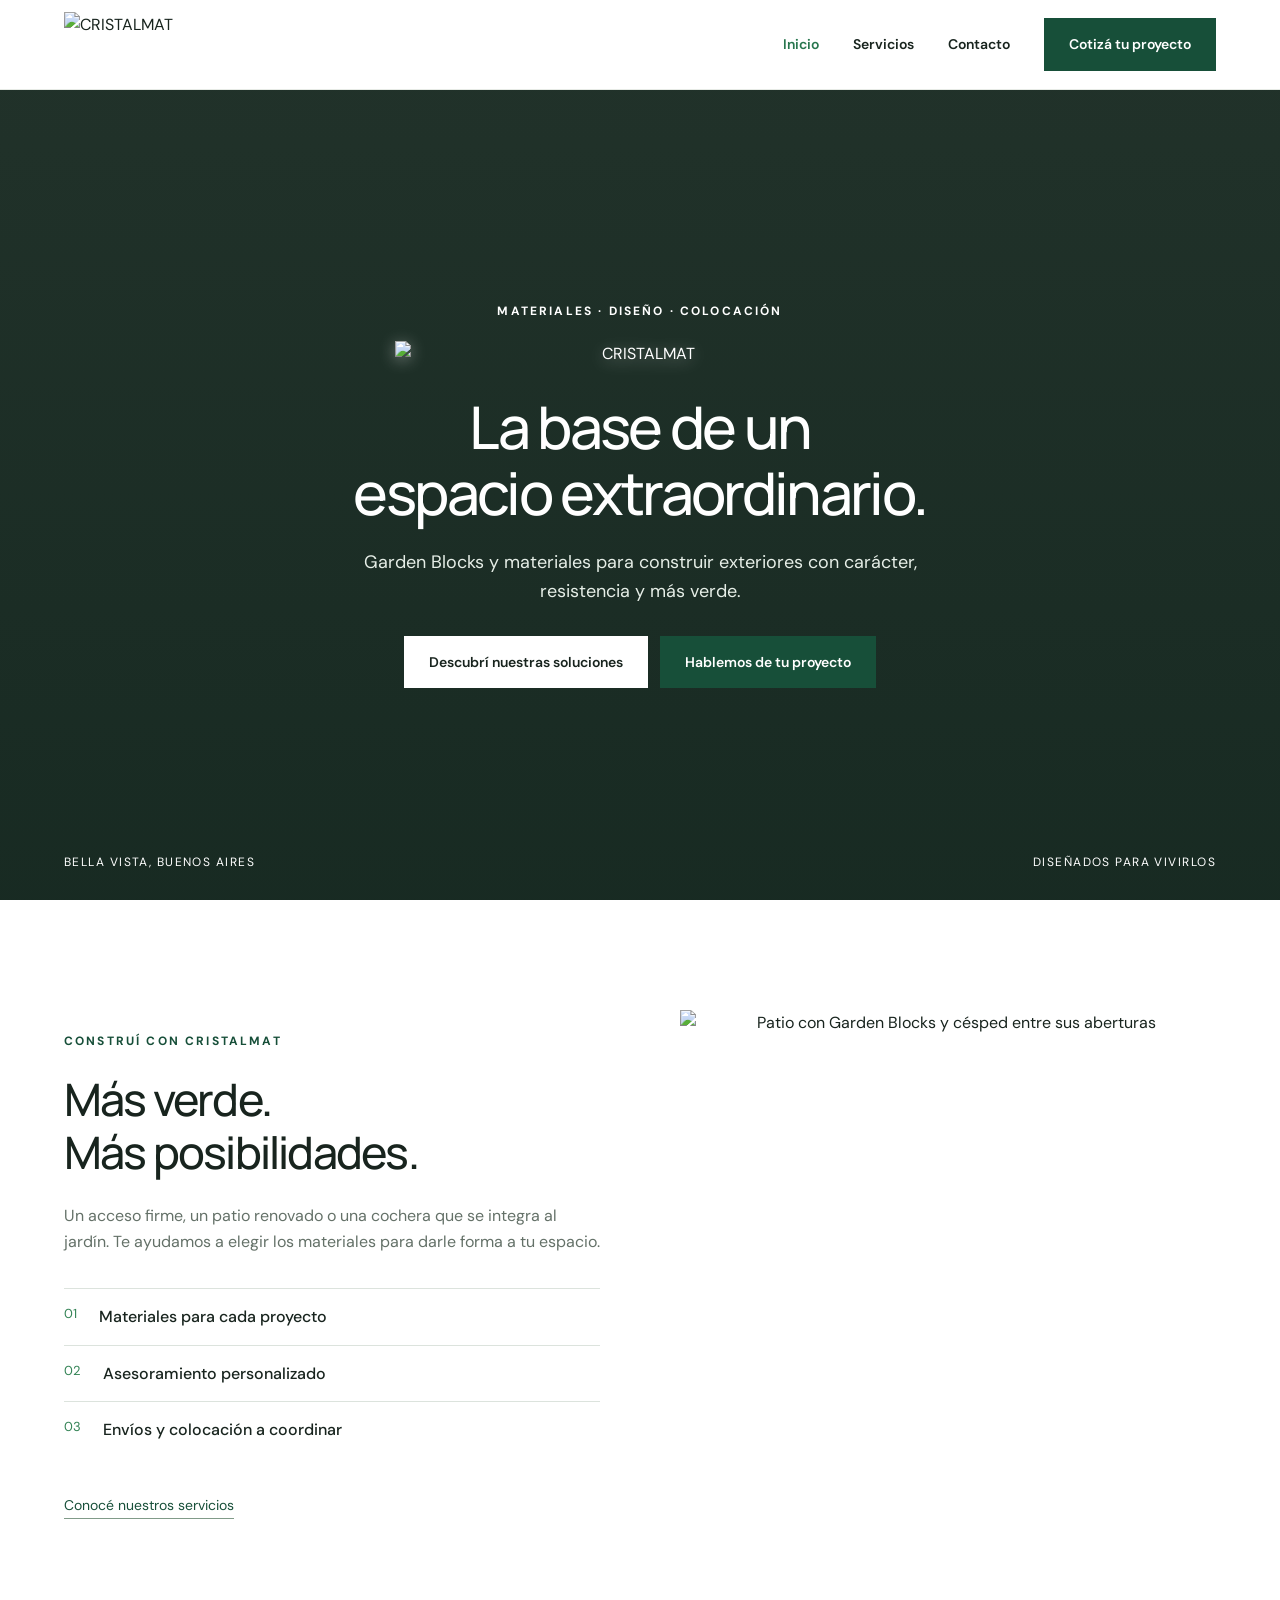
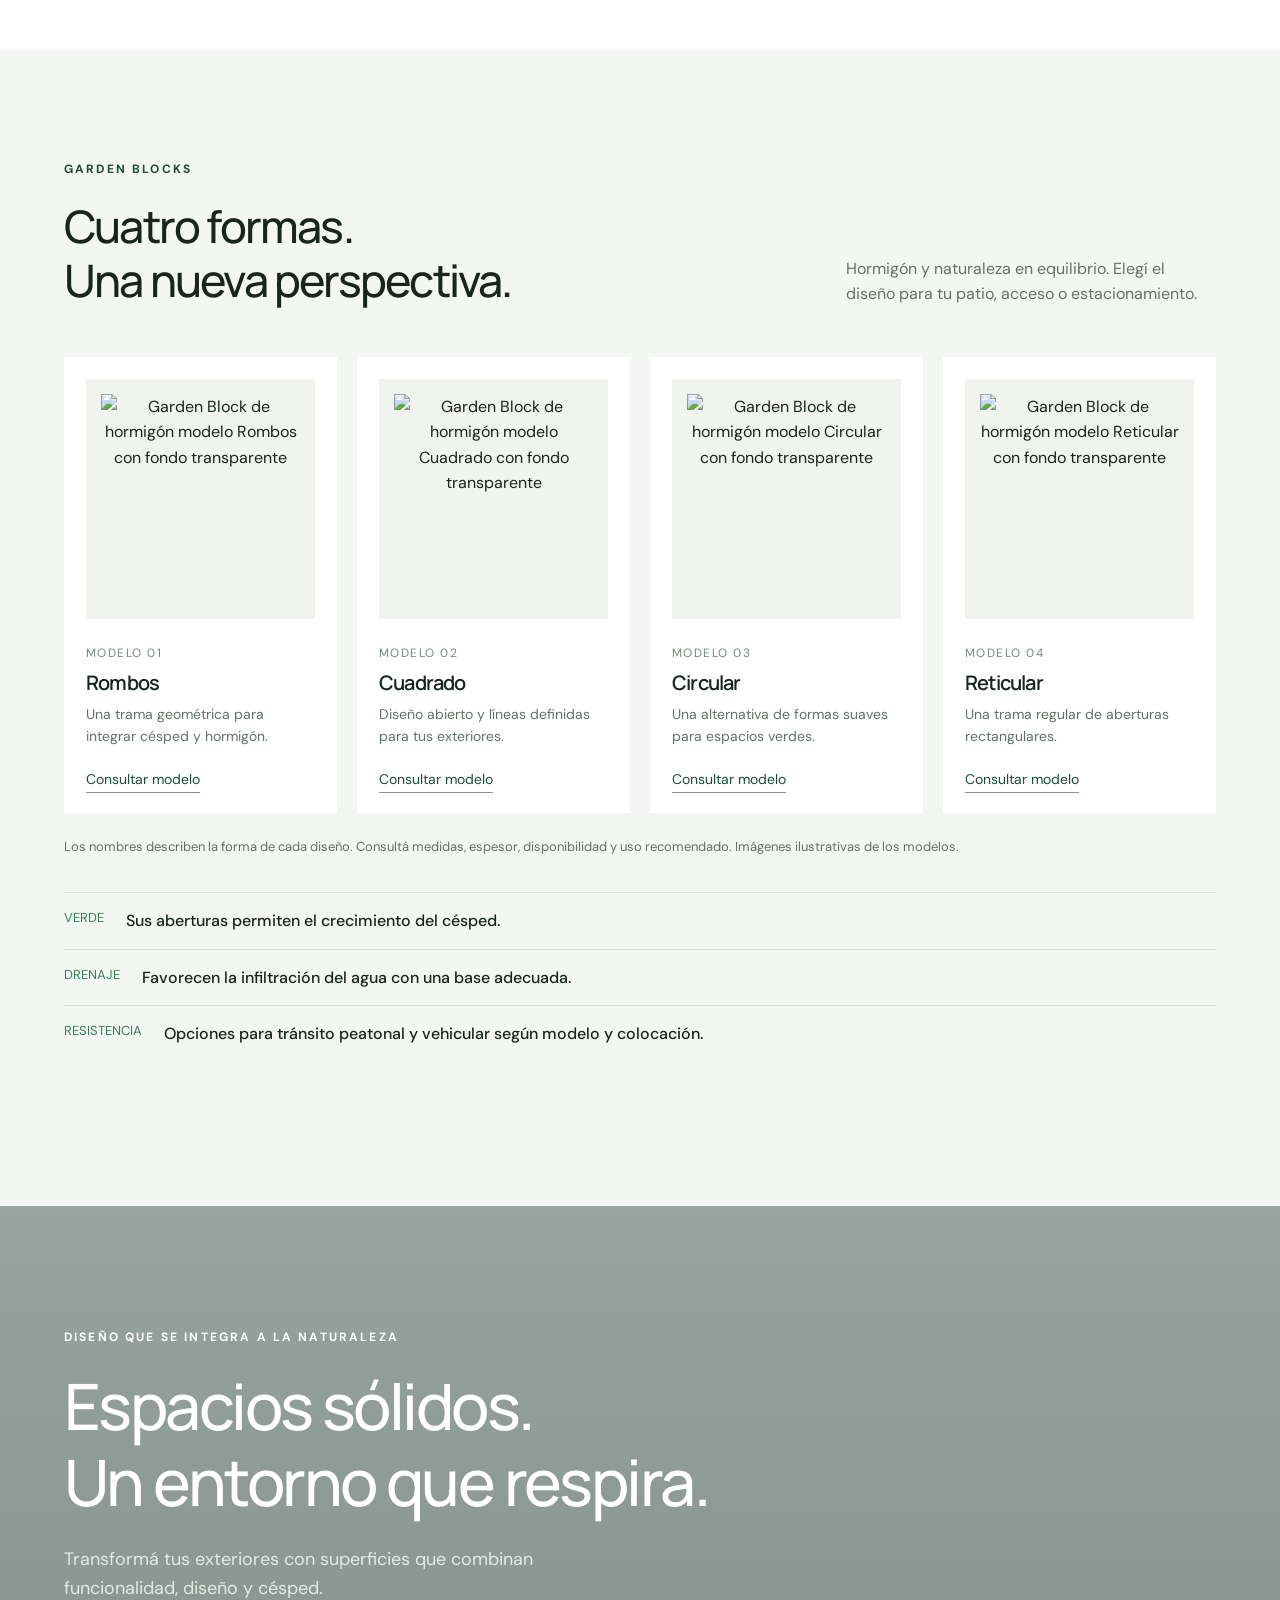
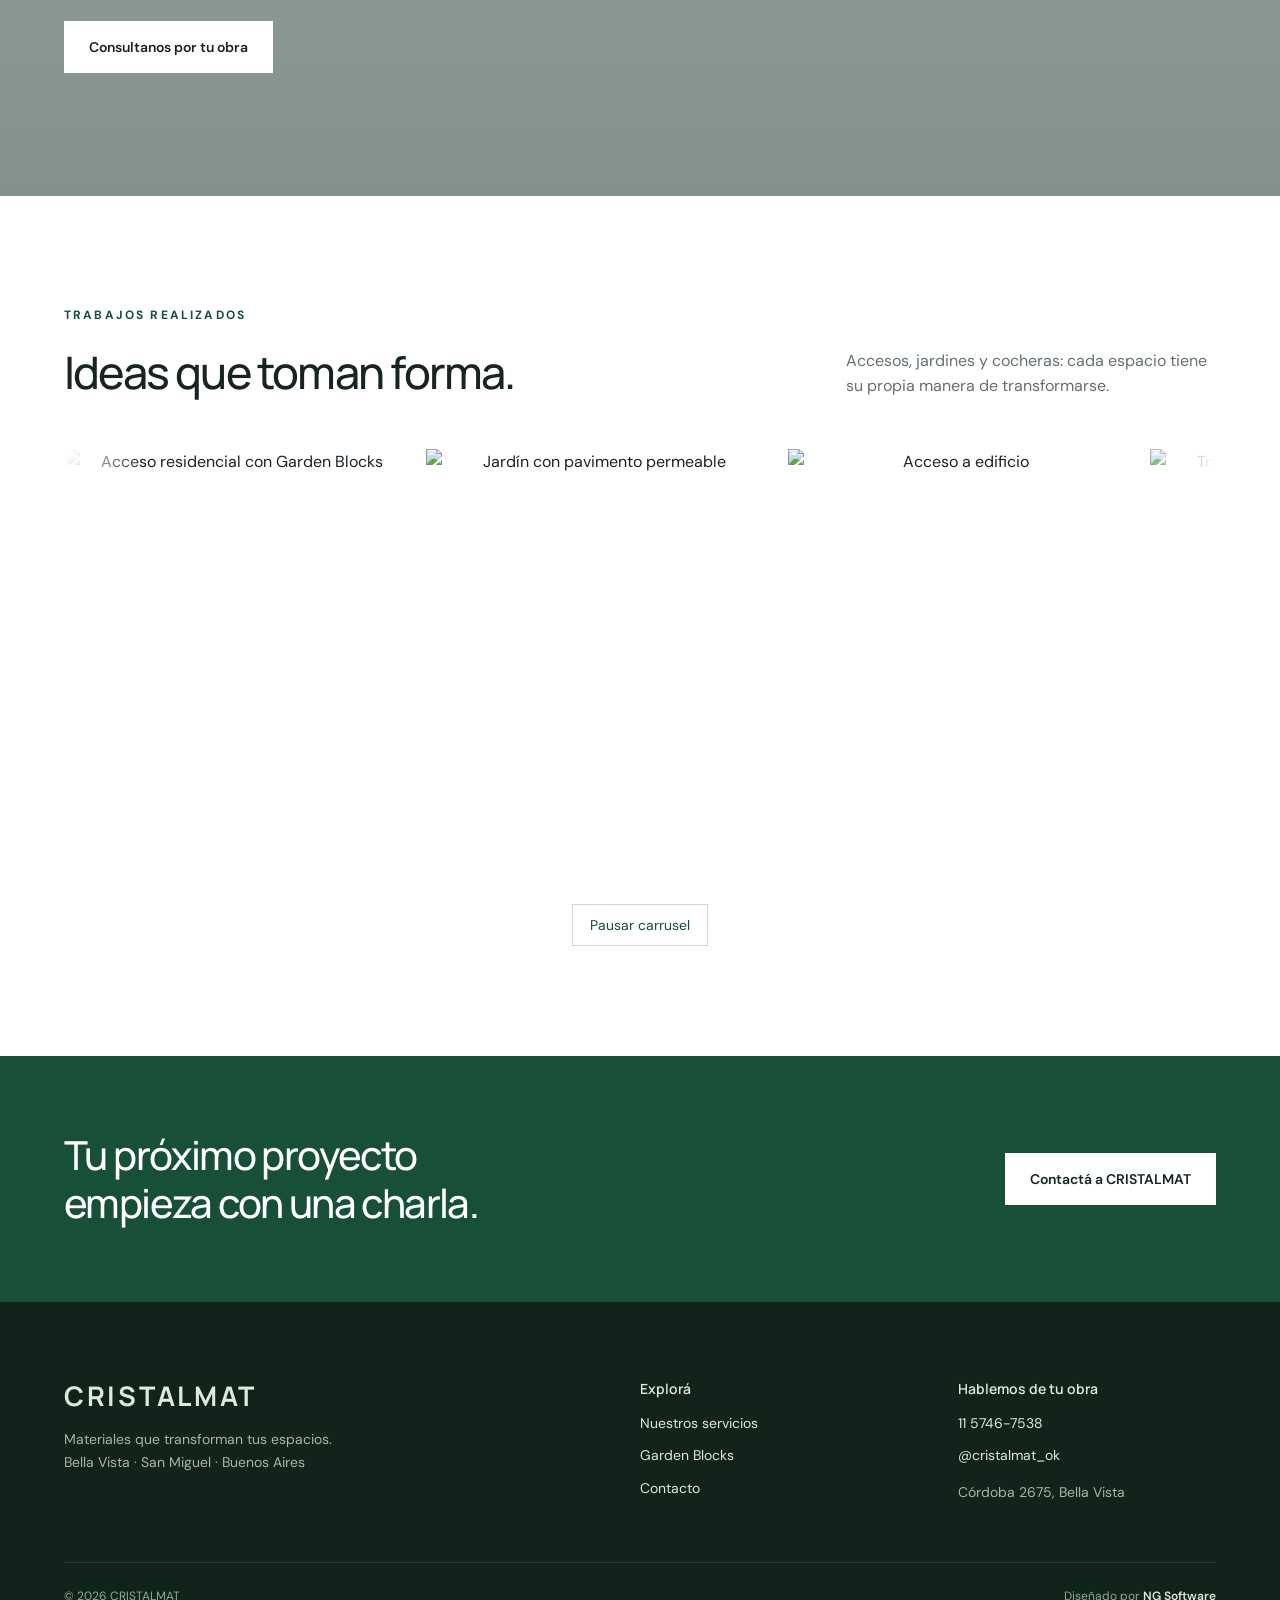
==== index.html @ 0c8908ed "Add files via upload" ====
<!DOCTYPE html><html lang="es-AR"><head><meta charset="UTF-8"><meta name="viewport" content="width=device-width, initial-scale=1"><title>Materiales para transformar tus espacios | CRISTALMAT</title><meta name="description" content="Garden Blocks, adoquines, premoldeados atérmicos y Wall Panel. Asesoramiento, envíos y colocación en Bella Vista, San Miguel."><meta name="theme-color" content="#174f39"><link rel="stylesheet" href="styles.css"><script src="app.js" defer></script></head><body><header><a class="brand" href="index.html" aria-label="CRISTALMAT, inicio"><img src="assets/logo.png" alt="CRISTALMAT"></a><button class="menu-toggle" aria-expanded="false" aria-controls="menu">Menú</button><nav id="menu" aria-label="Principal"><a href="index.html">Inicio</a><a href="servicios.html">Servicios</a><a href="contacto.html">Contacto</a><a class="btn" href="https://wa.me/5491157467538" target="_blank" rel="noopener">Cotizá tu proyecto</a></nav></header><main><section class="hero"><div class="hero-bg"></div><div class="hero-inner"><div class="eyebrow">Materiales · Diseño · Colocación</div><img class="hero-logo" src="assets/logo.png" alt="CRISTALMAT"><h1>La base de un<br>espacio extraordinario.</h1><p>Garden Blocks y materiales para construir exteriores con carácter, resistencia y más verde.</p><div class="actions"><a class="btn light" href="servicios.html">Descubrí nuestras soluciones</a><a class="btn" href="contacto.html">Hablemos de tu proyecto</a></div></div><div class="hero-foot"><span>Bella Vista, Buenos Aires</span><span>Diseñados para vivirlos</span></div></section><section class="section"><div class="wrap split"><div><div class="eyebrow">Construí con CRISTALMAT</div><h2>Más verde.<br>Más posibilidades.</h2><p>Un acceso firme, un patio renovado o una cochera que se integra al jardín. Te ayudamos a elegir los materiales para darle forma a tu espacio.</p><div class="line-list"><div><span>01</span><strong>Materiales para cada proyecto</strong></div><div><span>02</span><strong>Asesoramiento personalizado</strong></div><div><span>03</span><strong>Envíos y colocación a coordinar</strong></div></div><a class="text-link" href="servicios.html">Conocé nuestros servicios</a></div><img class="intro-photo" src="assets/jardin.png" alt="Patio con Garden Blocks y césped entre sus aberturas" loading="lazy"></div></section><section class="section catalog" id="productos"><div class="wrap"><div class="heading-row"><div><div class="eyebrow">Garden Blocks</div><h2>Cuatro formas.<br>Una nueva perspectiva.</h2></div><p>Hormigón y naturaleza en equilibrio. Elegí el diseño para tu patio, acceso o estacionamiento.</p></div><div class="product-grid"><article class="product"><div class="product-image"><img src="assets/bloque-rombos.png" alt="Garden Block de hormigón modelo Rombos con fondo transparente" loading="lazy"></div><div class="num">MODELO 01</div><h3>Rombos</h3><p>Una trama geométrica para integrar césped y hormigón.</p><a class="text-link" href="https://wa.me/5491157467538?text=Hola%2C%20quiero%20consultar%20por%20Garden%20Blocks%20dise%C3%B1o%20Rombos" target="_blank" rel="noopener">Consultar modelo</a></article><article class="product"><div class="product-image"><img src="assets/bloque-cuadrado.png" alt="Garden Block de hormigón modelo Cuadrado con fondo transparente" loading="lazy"></div><div class="num">MODELO 02</div><h3>Cuadrado</h3><p>Diseño abierto y líneas definidas para tus exteriores.</p><a class="text-link" href="https://wa.me/5491157467538?text=Hola%2C%20quiero%20consultar%20por%20Garden%20Blocks%20dise%C3%B1o%20Cuadrado" target="_blank" rel="noopener">Consultar modelo</a></article><article class="product"><div class="product-image"><img src="assets/bloque-circular.png" alt="Garden Block de hormigón modelo Circular con fondo transparente" loading="lazy"></div><div class="num">MODELO 03</div><h3>Circular</h3><p>Una alternativa de formas suaves para espacios verdes.</p><a class="text-link" href="https://wa.me/5491157467538?text=Hola%2C%20quiero%20consultar%20por%20Garden%20Blocks%20dise%C3%B1o%20Circular" target="_blank" rel="noopener">Consultar modelo</a></article><article class="product"><div class="product-image"><img src="assets/bloque-reticular.png" alt="Garden Block de hormigón modelo Reticular con fondo transparente" loading="lazy"></div><div class="num">MODELO 04</div><h3>Reticular</h3><p>Una trama regular de aberturas rectangulares.</p><a class="text-link" href="https://wa.me/5491157467538?text=Hola%2C%20quiero%20consultar%20por%20Garden%20Blocks%20dise%C3%B1o%20Reticular" target="_blank" rel="noopener">Consultar modelo</a></article></div><p class="note">Los nombres describen la forma de cada diseño. Consultá medidas, espesor, disponibilidad y uso recomendado. Imágenes ilustrativas de los modelos.</p><div class="line-list"><div><span>VERDE</span><strong>Sus aberturas permiten el crecimiento del césped.</strong></div><div><span>DRENAJE</span><strong>Favorecen la infiltración del agua con una base adecuada.</strong></div><div><span>RESISTENCIA</span><strong>Opciones para tránsito peatonal y vehicular según modelo y colocación.</strong></div></div></div></section><section class="parallax"><div class="wrap"><div class="eyebrow">Diseño que se integra a la naturaleza</div><h2>Espacios sólidos.<br>Un entorno que respira.</h2><p>Transformá tus exteriores con superficies que combinan funcionalidad, diseño y césped.</p><a class="btn light" href="contacto.html">Consultanos por tu obra</a></div></section><section class="section"><div class="wrap"><div class="heading-row"><div><div class="eyebrow">Trabajos realizados</div><h2>Ideas que toman forma.</h2></div><p>Accesos, jardines y cocheras: cada espacio tiene su propia manera de transformarse.</p></div><div class="carousel-shell"><div class="carousel" aria-label="Galería de trabajos"><div class="carousel-track"><div class="carousel-group"><figure><img src="assets/casa.png" alt="Acceso residencial con Garden Blocks" loading="lazy"></figure><figure><img src="assets/jardin.png" alt="Jardín con pavimento permeable" loading="lazy"></figure><figure><img src="assets/edificio.png" alt="Acceso a edificio" loading="lazy"></figure><figure><img src="assets/trabajo-17.png" alt="Trabajo y proceso de colocación de CRISTALMAT" loading="lazy"></figure><figure><img src="assets/trabajo-18.png" alt="Trabajo y proceso de colocación de CRISTALMAT" loading="lazy"></figure><figure><img src="assets/trabajo-19.png" alt="Trabajo y proceso de colocación de CRISTALMAT" loading="lazy"></figure><figure><img src="assets/trabajo-20.png" alt="Trabajo y proceso de colocación de CRISTALMAT" loading="lazy"></figure><figure><img src="assets/trabajo-21.png" alt="Trabajo y proceso de colocación de CRISTALMAT" loading="lazy"></figure><figure><img src="assets/trabajo-22.png" alt="Trabajo y proceso de colocación de CRISTALMAT" loading="lazy"></figure><figure><img src="assets/trabajo-23.png" alt="Trabajo y proceso de colocación de CRISTALMAT" loading="lazy"></figure><figure><img src="assets/trabajo-24.png" alt="Trabajo y proceso de colocación de CRISTALMAT" loading="lazy"></figure><figure><img src="assets/trabajo-25.png" alt="Trabajo y proceso de colocación de CRISTALMAT" loading="lazy"></figure><figure><img src="assets/trabajo-26.png" alt="Trabajo y proceso de colocación de CRISTALMAT" loading="lazy"></figure><figure><img src="assets/trabajo-27.png" alt="Trabajo y proceso de colocación de CRISTALMAT" loading="lazy"></figure><figure><img src="assets/trabajo-28.png" alt="Trabajo y proceso de colocación de CRISTALMAT" loading="lazy"></figure></div><div class="carousel-group" aria-hidden="true"><figure><img src="assets/casa.png" alt="" loading="lazy"></figure><figure><img src="assets/jardin.png" alt="" loading="lazy"></figure><figure><img src="assets/edificio.png" alt="" loading="lazy"></figure><figure><img src="assets/trabajo-17.png" alt="" loading="lazy"></figure><figure><img src="assets/trabajo-18.png" alt="" loading="lazy"></figure><figure><img src="assets/trabajo-19.png" alt="" loading="lazy"></figure><figure><img src="assets/trabajo-20.png" alt="" loading="lazy"></figure><figure><img src="assets/trabajo-21.png" alt="" loading="lazy"></figure><figure><img src="assets/trabajo-22.png" alt="" loading="lazy"></figure><figure><img src="assets/trabajo-23.png" alt="" loading="lazy"></figure><figure><img src="assets/trabajo-24.png" alt="" loading="lazy"></figure><figure><img src="assets/trabajo-25.png" alt="" loading="lazy"></figure><figure><img src="assets/trabajo-26.png" alt="" loading="lazy"></figure><figure><img src="assets/trabajo-27.png" alt="" loading="lazy"></figure><figure><img src="assets/trabajo-28.png" alt="" loading="lazy"></figure></div></div></div><button class="carousel-toggle" type="button" aria-pressed="false">Pausar carrusel</button></div></div></section><section class="cta"><div class="wrap"><h2>Tu próximo proyecto<br>empieza con una charla.</h2><a class="btn light" href="contacto.html">Contactá a CRISTALMAT</a></div></section></main><footer><div class="wrap"><div class="footer-grid"><div><a class="footer-brand" href="index.html">CRISTALMAT</a><p>Materiales que transforman tus espacios.<br>Bella Vista · San Miguel · Buenos Aires</p></div><div><h3>Explorá</h3><a href="servicios.html">Nuestros servicios</a><a href="index.html#productos">Garden Blocks</a><a href="contacto.html">Contacto</a></div><div><h3>Hablemos de tu obra</h3><a href="https://wa.me/5491157467538">11 5746-7538</a><a href="https://www.instagram.com/cristalmat_ok/" target="_blank" rel="noopener">@cristalmat_ok</a><p>Córdoba 2675, Bella Vista</p></div></div><div class="copyright"><span>© 2026 CRISTALMAT</span><span>Diseñado por <strong>NG Software</strong></span></div></div></footer></body></html>
---- styles.css ----
@import url('https://fonts.googleapis.com/css2?family=DM+Sans:wght@400;500;600;700&family=Manrope:wght@400;500;600;700;800&display=swap');
:root{--green:#174f39;--ink:#18241e;--muted:#647168;--paper:#f4f6f3}*{box-sizing:border-box}html{scroll-behavior:smooth}body{margin:0;color:var(--ink);background:white;font-family:'DM Sans',sans-serif;font-size:16px;line-height:1.6}a{color:inherit;text-decoration:none}button,input,select,textarea{font:inherit}img{max-width:100%;display:block}header{height:90px;display:flex;align-items:center;justify-content:space-between;padding:0 5%;background:white;position:relative;z-index:10;border-bottom:1px solid #e6eae5}.brand{width:160px}.brand img{height:65px;width:100%;object-fit:contain}nav{display:flex;gap:34px;align-items:center}nav a{font-size:14px;font-weight:600}nav a.active{color:#28764e}.btn{display:inline-flex;align-items:center;justify-content:center;padding:14px 24px;background:var(--green);color:white;font-size:14px;font-weight:600;border:1px solid var(--green);cursor:pointer;transition:.2s}.btn:hover{background:#2e7751}.btn.light{background:white;color:var(--ink);border-color:white}.btn.outline{background:transparent;border-color:#ccd4ce;color:var(--ink)}.hero{height:calc(100svh - 90px);min-height:650px;max-height:960px;position:relative;display:flex;align-items:center;justify-content:center;text-align:center;overflow:hidden;background:#25352d}.hero-bg{position:absolute;inset:0;background:url('assets/casa.png') center 57%/cover;transform:scale(1.04)}.hero:after{content:'';position:absolute;inset:0;background:linear-gradient(180deg,#0b20182b,#0b201880)}.hero-inner{z-index:1;position:relative;color:white;width:90%;max-width:900px}.eyebrow{font-size:12px;letter-spacing:.18em;text-transform:uppercase;font-weight:700;margin-bottom:20px}.hero-logo{width:440px;max-width:75%;margin:0 auto 28px;filter:drop-shadow(0 4px 16px #ffffffb0);background:#ffffffdf;padding:20px 28px;border-radius:2px}.hero h1{font-family:Manrope,sans-serif;font-size:clamp(38px,4.6vw,68px);font-weight:500;letter-spacing:-.045em;line-height:1.12;margin:0 0 22px}.hero p{font-size:18px;max-width:600px;margin:0 auto 30px;color:#e6eee7}.actions{display:flex;gap:12px;justify-content:center;flex-wrap:wrap}.hero-foot{position:absolute;bottom:28px;left:5%;right:5%;display:flex;justify-content:space-between;color:white;z-index:2;font-size:12px;letter-spacing:.12em;text-transform:uppercase}.wrap{width:90%;max-width:1320px;margin:auto}.section{padding:110px 0}.split{display:grid;grid-template-columns:1fr 1fr;gap:80px;align-items:center}h2,h3{font-family:Manrope,sans-serif;line-height:1.2;letter-spacing:-.04em}h2{font-size:clamp(32px,3.5vw,52px);font-weight:500;margin:0 0 24px}h3{font-size:24px;font-weight:600}p{color:var(--muted)}.section .eyebrow{color:var(--green)}.intro-photo{height:530px;object-fit:cover;width:100%}.line-list{margin:34px 0}.line-list div{padding:15px 0;border-top:1px solid #dce3dd;display:flex;gap:22px}.line-list span{color:#338355;font-size:13px}.line-list strong{font-weight:500}.heading-row{display:flex;justify-content:space-between;gap:30px;align-items:end;margin-bottom:50px}.heading-row h2{margin:0}.heading-row p{max-width:370px;margin:0}.catalog{background:var(--paper)}.product-grid{display:grid;grid-template-columns:repeat(4,1fr);gap:20px}.product{background:#fff;padding:22px}.product-image{height:240px;display:flex;align-items:center;justify-content:center;background:#f0f3ee}.product-image img{width:100%;height:100%;object-fit:contain;padding:15px}.product .num{font-size:12px;color:#78877b;margin-top:25px;letter-spacing:.12em}.product h3{font-size:20px;margin:8px 0}.product p{font-size:14px;margin:0 0 18px}.text-link{font-size:14px;border-bottom:1px solid #819b89;padding-bottom:4px;color:var(--green)}.note{font-size:13px;margin-top:24px}.parallax{height:590px;display:flex;align-items:center;background:linear-gradient(#09241c6b,#09241c80),url('assets/jardin.png') center 55%/cover fixed;color:white}.parallax h2{font-size:clamp(40px,5vw,72px);max-width:800px}.parallax p{color:#e3ece4;max-width:520px;font-size:18px}.gallery{display:grid;grid-template-columns:1.25fr 1fr;gap:24px}.gallery figure{margin:0}.gallery img{width:100%;height:500px;object-fit:cover}.gallery figcaption{padding-top:18px;font-size:14px;display:flex;justify-content:space-between}.gallery figcaption span{color:var(--muted)}.cta{padding:75px 0;background:var(--green);color:white}.cta .wrap{display:flex;justify-content:space-between;align-items:center;gap:30px}.cta h2{max-width:650px;margin:0;font-size:40px}footer{background:#10241b;color:#dfe8df;padding:65px 0 25px}.footer-grid{display:grid;grid-template-columns:2fr 1fr 1fr;gap:60px}.footer-brand{font:700 27px Manrope;letter-spacing:.1em}footer p{color:#a7b6a9;font-size:14px}footer h3{font-size:14px;letter-spacing:0}footer a{display:block;font-size:14px;margin:10px 0}.copyright{border-top:1px solid #ffffff1c;padding-top:24px;margin-top:45px;font-size:12px;color:#8eaa97;display:flex;justify-content:space-between}.page-top{background:var(--paper);padding:80px 0}.page-top h1{font-family:Manrope;font-size:clamp(42px,6vw,78px);line-height:1.1;letter-spacing:-.05em;font-weight:500;margin:20px 0}.page-top p{max-width:650px;font-size:18px}.service{display:grid;grid-template-columns:80px 1fr 1fr;gap:35px;padding:50px 0;border-bottom:1px solid #dce3dd}.service-number{color:#397c51}.service h2{font-size:32px}.service p{margin-top:0}.chips{display:flex;gap:8px;flex-wrap:wrap}.chips span{border:1px solid #dbe4dc;padding:6px 12px;font-size:13px}.contact-grid{display:grid;grid-template-columns:1fr 1.1fr;gap:80px}.contact-item{border-top:1px solid #dce3dd;padding:25px 0}.contact-item small{color:var(--muted);display:block;margin-bottom:8px}.contact-item a{font-size:22px}.form{background:var(--paper);padding:40px}.form h2{font-size:30px}.form label{display:block;font-size:14px;margin:16px 0 6px}.form input,.form select,.form textarea{background:white;width:100%;padding:12px;border:1px solid #cdd8ce;border-radius:0;color:var(--ink)}.form textarea{min-height:120px;resize:vertical}.form .btn{margin-top:22px}.form p{font-size:13px}.faq{margin-top:60px}details{border-top:1px solid #dce3dd;padding:20px 0}summary{cursor:pointer;font-weight:500}.menu-toggle{display:none}a:focus-visible,button:focus-visible,summary:focus-visible{outline:3px solid #64bc79;outline-offset:5px}@media(max-width:850px){header{height:76px}.brand{width:130px}.menu-toggle{display:block;background:none;border:1px solid #ccd6ce;padding:8px 12px}nav{display:none;position:absolute;top:76px;left:0;right:0;background:white;padding:24px;flex-direction:column;align-items:stretch;gap:20px}nav.open{display:flex}.hero{min-height:660px;height:calc(100svh - 76px)}.hero-bg{background-position:47% center}.hero-logo{width:340px}.hero-foot{font-size:10px}.section{padding:70px 0}.split,.contact-grid{grid-template-columns:1fr;gap:35px}.intro-photo{height:430px}.heading-row{align-items:start;flex-direction:column;gap:20px}.product-grid{grid-template-columns:1fr 1fr}.parallax{height:500px;background-attachment:scroll}.gallery img{height:350px}.cta .wrap{flex-direction:column;align-items:start}.footer-grid{grid-template-columns:1fr 1fr;gap:30px}.footer-grid>div:first-child{grid-column:1/-1}.service{grid-template-columns:35px 1fr;gap:15px}.service>div:last-child{grid-column:2}.page-top{padding:60px 0}}@media(max-width:480px){.product-grid,.gallery{grid-template-columns:1fr}.product-image{height:280px}.hero h1{font-size:38px}.hero p{font-size:16px}.hero-foot span:last-child{display:none}.gallery img{height:410px}.form{padding:24px}.copyright{gap:15px;flex-direction:column}}@media(prefers-reduced-motion:reduce){html{scroll-behavior:auto}.parallax{background-attachment:scroll}*{transition:none!important}}
/* Logo sin placa, galería continua y apariciones al recorrer las páginas. */
.hero-logo{background:transparent;padding:0;border-radius:0;filter:drop-shadow(0 3px 8px #ffffff66);width:490px}
.carousel-shell{width:100%;position:relative}.carousel{overflow:hidden;mask-image:linear-gradient(to right,transparent,#000 7%,#000 93%,transparent);-webkit-mask-image:linear-gradient(to right,transparent,#000 7%,#000 93%,transparent)}.carousel-track{display:flex;width:max-content;animation:gallery-flow 120s linear infinite}.carousel-group{display:flex;gap:22px;padding-right:22px}.carousel figure{margin:0;width:340px;height:430px;flex-shrink:0;overflow:hidden}.carousel img{width:100%;height:100%;object-fit:cover}.carousel-toggle{display:block;margin:25px auto 0;background:transparent;border:1px solid #cdd8ce;padding:9px 17px;font-size:14px;color:var(--green);cursor:pointer}.carousel:hover .carousel-track,.carousel-shell:focus-within .carousel-track,.carousel-shell.paused .carousel-track{animation-play-state:paused}@keyframes gallery-flow{to{transform:translateX(-50%)}}
.service{grid-template-columns:45px minmax(0,.9fr) minmax(0,1.1fr) minmax(0,1fr);gap:28px;align-items:center}.service-photo{margin:0}.service-photo img{width:100%;height:280px;object-fit:cover}.service-photo figcaption{font-size:12px;color:var(--muted);margin-top:7px}.reveal{opacity:0;transform:translateY(30px);transition:opacity .85s ease var(--reveal-delay,0ms),transform .85s cubic-bezier(.2,.65,.3,1) var(--reveal-delay,0ms)}.reveal.is-visible{opacity:1;transform:none}.copyright strong{font-weight:600;color:#dfe8df}
@media(max-width:1000px){.service{grid-template-columns:35px 1fr 1fr}.service-photo{grid-column:2 / -1}.service-photo img{height:350px}.service>div:last-of-type{grid-column:3}}@media(max-width:650px){.service{grid-template-columns:30px 1fr;gap:16px}.service>div:last-of-type,.service-photo{grid-column:2}.service-photo img{height:290px}.carousel figure{width:260px;height:350px}.carousel-group{gap:16px;padding-right:16px}.hero-logo{width:390px}.carousel{mask-image:linear-gradient(to right,transparent,#000 9%,#000 91%,transparent)}}
@media(prefers-reduced-motion:reduce){.reveal{opacity:1;transform:none;transition:none}.carousel-track{animation:none}.carousel{overflow-x:auto;mask-image:none;-webkit-mask-image:none}.carousel-group[aria-hidden]{display:none}.carousel-toggle{display:none}}
.photo-trigger{display:block;width:100%;height:100%;padding:0;margin:0;border:0;background:transparent;cursor:zoom-in;color:inherit}.split>.photo-trigger{height:auto}.product-image>.photo-trigger{height:100%}.service-photo .photo-trigger{height:auto}.modal-open{overflow:hidden}.photo-modal{width:94vw;max-width:1300px;height:94svh;max-height:1100px;border:0;padding:60px 24px 24px;background:#102019f5;color:white;overflow:hidden}.photo-modal::backdrop{background:#07110de6;backdrop-filter:blur(7px)}.photo-modal img{width:100%;height:calc(100% - 45px);object-fit:contain}.photo-caption{margin:12px 0 0;text-align:center;font-size:14px;color:#d4e0d5}.photo-close{position:absolute;right:20px;top:15px;background:#fff;color:#173924;border:0;padding:8px 17px;cursor:pointer;font-size:14px}.carousel-shell.modal-paused .carousel-track{animation-play-state:paused}
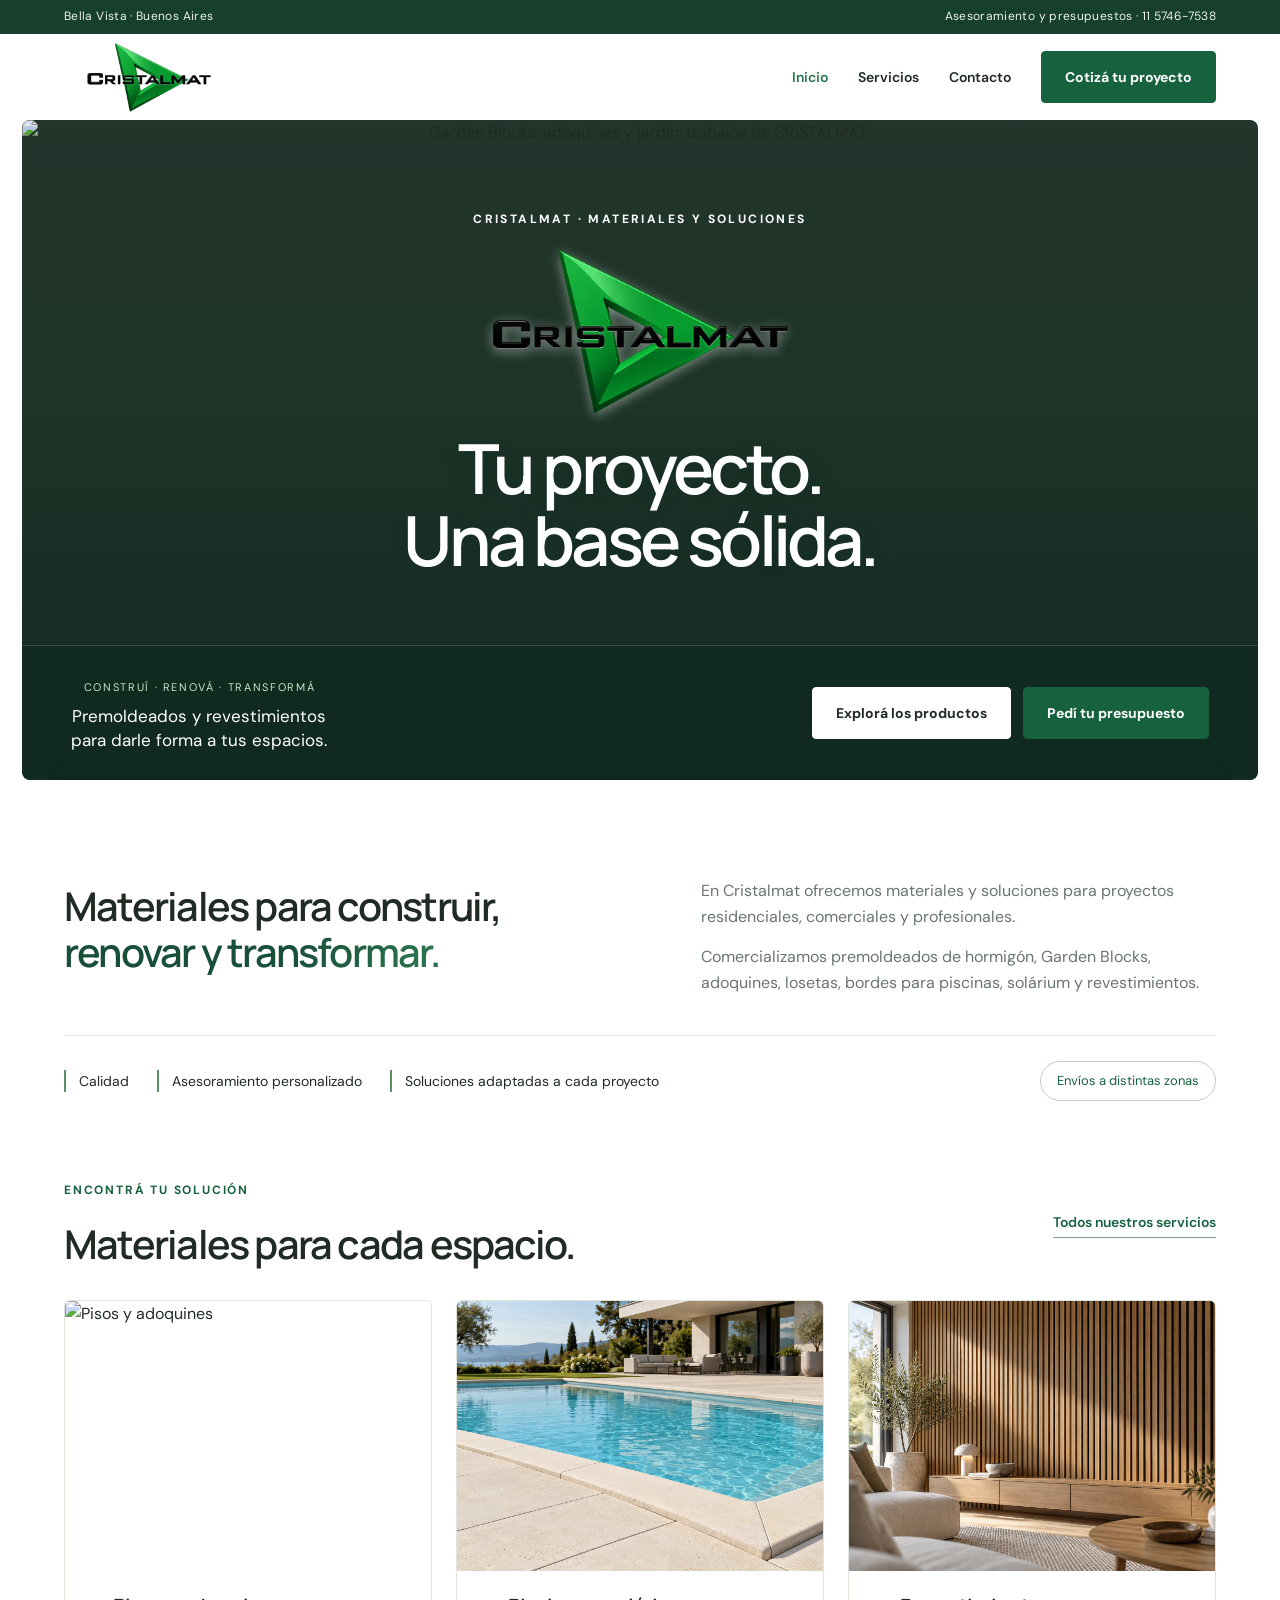
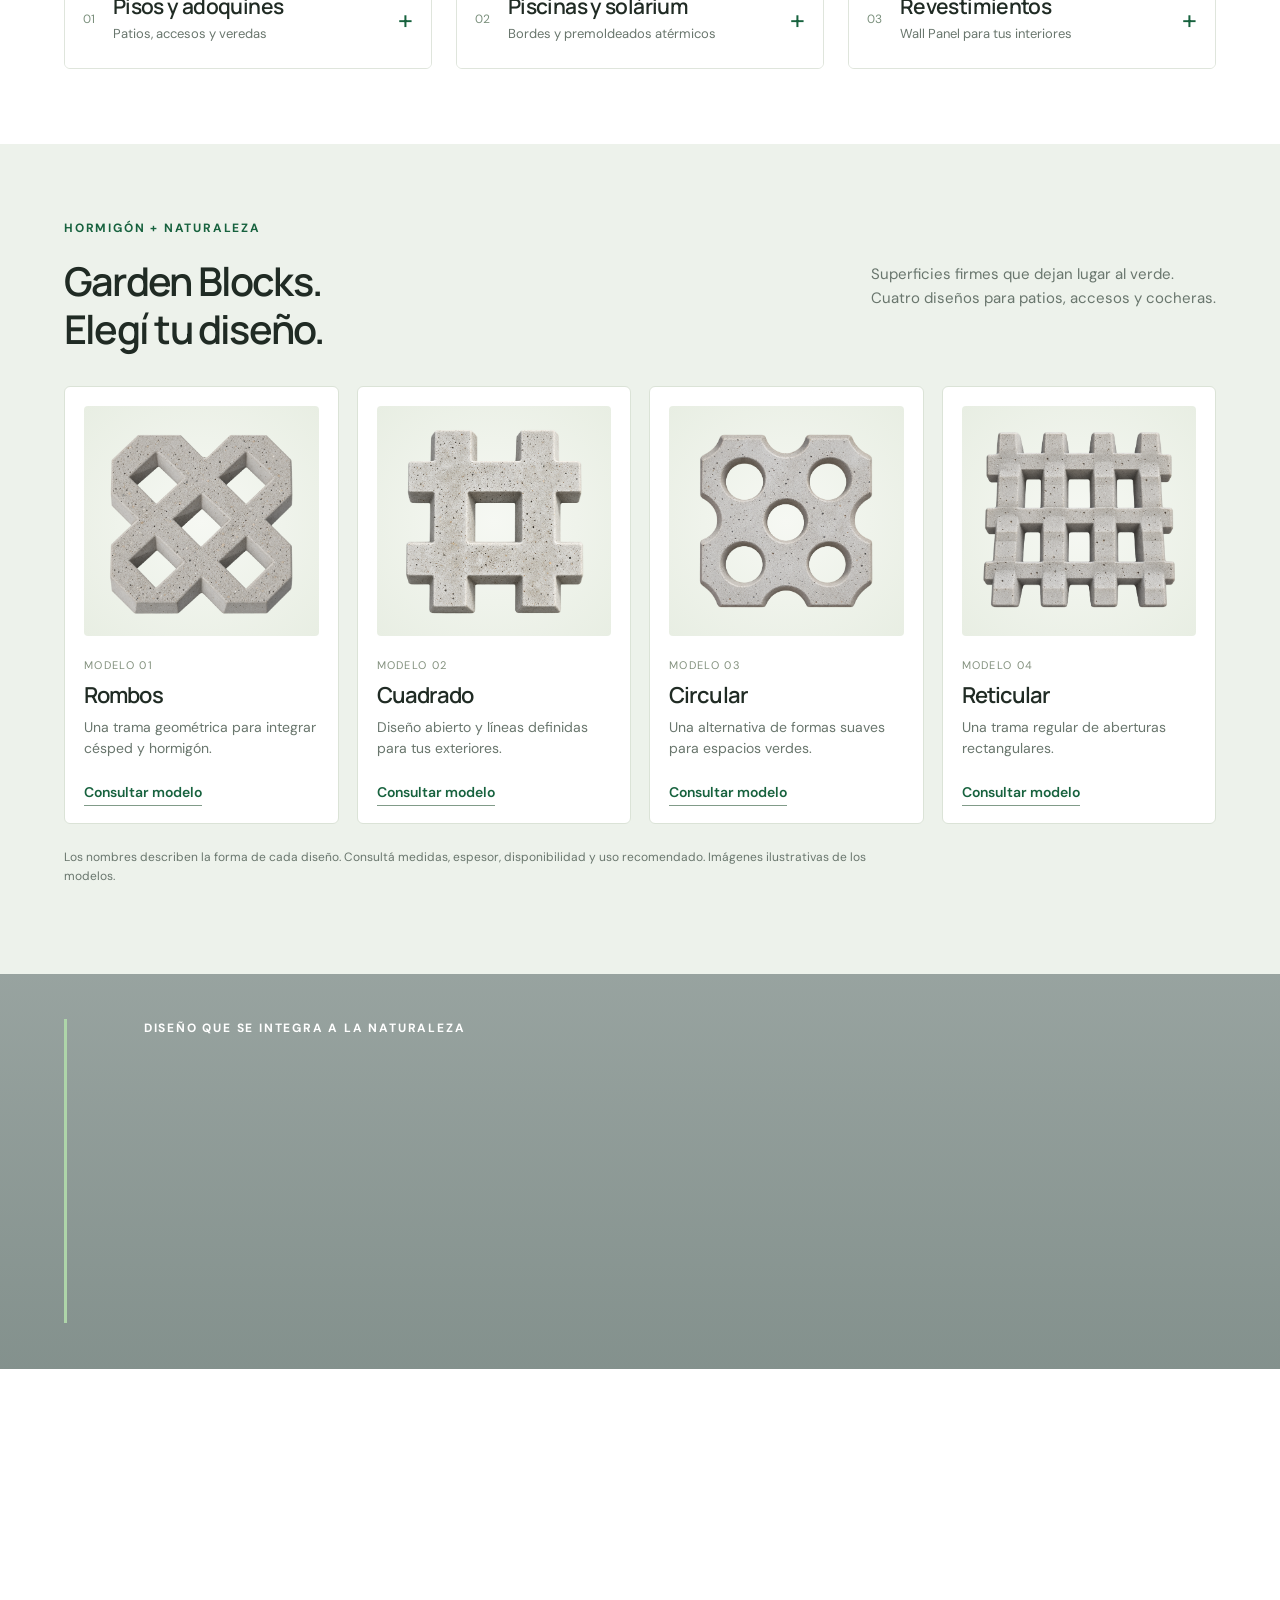
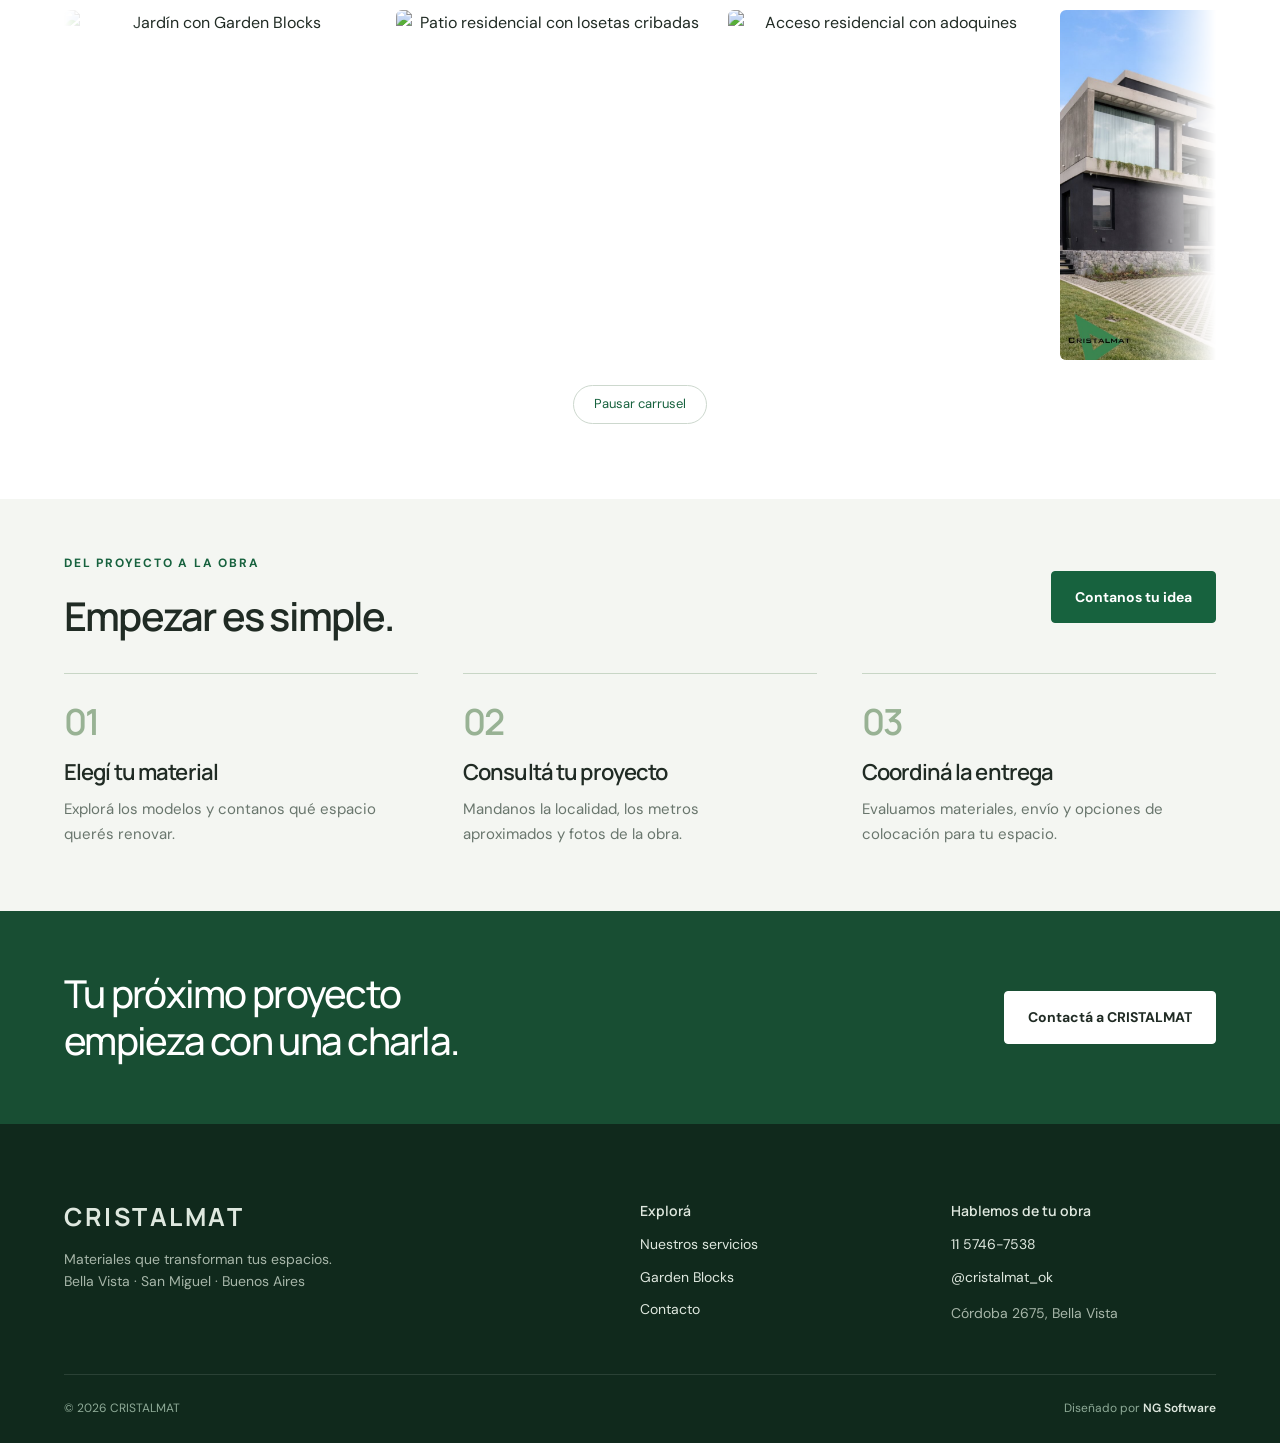
==== commit ecb0f935: "Add files via upload" ====
--- a/index.html
+++ b/index.html
@@ -1 +1 @@
-<!DOCTYPE html><html lang="es-AR"><head><meta charset="UTF-8"><meta name="viewport" content="width=device-width, initial-scale=1"><title>Materiales para transformar tus espacios | CRISTALMAT</title><meta name="description" content="Garden Blocks, adoquines, premoldeados atérmicos y Wall Panel. Asesoramiento, envíos y colocación en Bella Vista, San Miguel."><meta name="theme-color" content="#174f39"><link rel="stylesheet" href="styles.css"><script src="app.js" defer></script></head><body><header><a class="brand" href="index.html" aria-label="CRISTALMAT, inicio"><img src="assets/logo.png" alt="CRISTALMAT"></a><button class="menu-toggle" aria-expanded="false" aria-controls="menu">Menú</button><nav id="menu" aria-label="Principal"><a href="index.html">Inicio</a><a href="servicios.html">Servicios</a><a href="contacto.html">Contacto</a><a class="btn" href="https://wa.me/5491157467538" target="_blank" rel="noopener">Cotizá tu proyecto</a></nav></header><main><section class="hero"><div class="hero-bg"></div><div class="hero-inner"><div class="eyebrow">Materiales · Diseño · Colocación</div><img class="hero-logo" src="assets/logo.png" alt="CRISTALMAT"><h1>La base de un<br>espacio extraordinario.</h1><p>Garden Blocks y materiales para construir exteriores con carácter, resistencia y más verde.</p><div class="actions"><a class="btn light" href="servicios.html">Descubrí nuestras soluciones</a><a class="btn" href="contacto.html">Hablemos de tu proyecto</a></div></div><div class="hero-foot"><span>Bella Vista, Buenos Aires</span><span>Diseñados para vivirlos</span></div></section><section class="section"><div class="wrap split"><div><div class="eyebrow">Construí con CRISTALMAT</div><h2>Más verde.<br>Más posibilidades.</h2><p>Un acceso firme, un patio renovado o una cochera que se integra al jardín. Te ayudamos a elegir los materiales para darle forma a tu espacio.</p><div class="line-list"><div><span>01</span><strong>Materiales para cada proyecto</strong></div><div><span>02</span><strong>Asesoramiento personalizado</strong></div><div><span>03</span><strong>Envíos y colocación a coordinar</strong></div></div><a class="text-link" href="servicios.html">Conocé nuestros servicios</a></div><img class="intro-photo" src="assets/jardin.png" alt="Patio con Garden Blocks y césped entre sus aberturas" loading="lazy"></div></section><section class="section catalog" id="productos"><div class="wrap"><div class="heading-row"><div><div class="eyebrow">Garden Blocks</div><h2>Cuatro formas.<br>Una nueva perspectiva.</h2></div><p>Hormigón y naturaleza en equilibrio. Elegí el diseño para tu patio, acceso o estacionamiento.</p></div><div class="product-grid"><article class="product"><div class="product-image"><img src="assets/bloque-rombos.png" alt="Garden Block de hormigón modelo Rombos con fondo transparente" loading="lazy"></div><div class="num">MODELO 01</div><h3>Rombos</h3><p>Una trama geométrica para integrar césped y hormigón.</p><a class="text-link" href="https://wa.me/5491157467538?text=Hola%2C%20quiero%20consultar%20por%20Garden%20Blocks%20dise%C3%B1o%20Rombos" target="_blank" rel="noopener">Consultar modelo</a></article><article class="product"><div class="product-image"><img src="assets/bloque-cuadrado.png" alt="Garden Block de hormigón modelo Cuadrado con fondo transparente" loading="lazy"></div><div class="num">MODELO 02</div><h3>Cuadrado</h3><p>Diseño abierto y líneas definidas para tus exteriores.</p><a class="text-link" href="https://wa.me/5491157467538?text=Hola%2C%20quiero%20consultar%20por%20Garden%20Blocks%20dise%C3%B1o%20Cuadrado" target="_blank" rel="noopener">Consultar modelo</a></article><article class="product"><div class="product-image"><img src="assets/bloque-circular.png" alt="Garden Block de hormigón modelo Circular con fondo transparente" loading="lazy"></div><div class="num">MODELO 03</div><h3>Circular</h3><p>Una alternativa de formas suaves para espacios verdes.</p><a class="text-link" href="https://wa.me/5491157467538?text=Hola%2C%20quiero%20consultar%20por%20Garden%20Blocks%20dise%C3%B1o%20Circular" target="_blank" rel="noopener">Consultar modelo</a></article><article class="product"><div class="product-image"><img src="assets/bloque-reticular.png" alt="Garden Block de hormigón modelo Reticular con fondo transparente" loading="lazy"></div><div class="num">MODELO 04</div><h3>Reticular</h3><p>Una trama regular de aberturas rectangulares.</p><a class="text-link" href="https://wa.me/5491157467538?text=Hola%2C%20quiero%20consultar%20por%20Garden%20Blocks%20dise%C3%B1o%20Reticular" target="_blank" rel="noopener">Consultar modelo</a></article></div><p class="note">Los nombres describen la forma de cada diseño. Consultá medidas, espesor, disponibilidad y uso recomendado. Imágenes ilustrativas de los modelos.</p><div class="line-list"><div><span>VERDE</span><strong>Sus aberturas permiten el crecimiento del césped.</strong></div><div><span>DRENAJE</span><strong>Favorecen la infiltración del agua con una base adecuada.</strong></div><div><span>RESISTENCIA</span><strong>Opciones para tránsito peatonal y vehicular según modelo y colocación.</strong></div></div></div></section><section class="parallax"><div class="wrap"><div class="eyebrow">Diseño que se integra a la naturaleza</div><h2>Espacios sólidos.<br>Un entorno que respira.</h2><p>Transformá tus exteriores con superficies que combinan funcionalidad, diseño y césped.</p><a class="btn light" href="contacto.html">Consultanos por tu obra</a></div></section><section class="section"><div class="wrap"><div class="heading-row"><div><div class="eyebrow">Trabajos realizados</div><h2>Ideas que toman forma.</h2></div><p>Accesos, jardines y cocheras: cada espacio tiene su propia manera de transformarse.</p></div><div class="carousel-shell"><div class="carousel" aria-label="Galería de trabajos"><div class="carousel-track"><div class="carousel-group"><figure><img src="assets/casa.png" alt="Acceso residencial con Garden Blocks" loading="lazy"></figure><figure><img src="assets/jardin.png" alt="Jardín con pavimento permeable" loading="lazy"></figure><figure><img src="assets/edificio.png" alt="Acceso a edificio" loading="lazy"></figure><figure><img src="assets/trabajo-17.png" alt="Trabajo y proceso de colocación de CRISTALMAT" loading="lazy"></figure><figure><img src="assets/trabajo-18.png" alt="Trabajo y proceso de colocación de CRISTALMAT" loading="lazy"></figure><figure><img src="assets/trabajo-19.png" alt="Trabajo y proceso de colocación de CRISTALMAT" loading="lazy"></figure><figure><img src="assets/trabajo-20.png" alt="Trabajo y proceso de colocación de CRISTALMAT" loading="lazy"></figure><figure><img src="assets/trabajo-21.png" alt="Trabajo y proceso de colocación de CRISTALMAT" loading="lazy"></figure><figure><img src="assets/trabajo-22.png" alt="Trabajo y proceso de colocación de CRISTALMAT" loading="lazy"></figure><figure><img src="assets/trabajo-23.png" alt="Trabajo y proceso de colocación de CRISTALMAT" loading="lazy"></figure><figure><img src="assets/trabajo-24.png" alt="Trabajo y proceso de colocación de CRISTALMAT" loading="lazy"></figure><figure><img src="assets/trabajo-25.png" alt="Trabajo y proceso de colocación de CRISTALMAT" loading="lazy"></figure><figure><img src="assets/trabajo-26.png" alt="Trabajo y proceso de colocación de CRISTALMAT" loading="lazy"></figure><figure><img src="assets/trabajo-27.png" alt="Trabajo y proceso de colocación de CRISTALMAT" loading="lazy"></figure><figure><img src="assets/trabajo-28.png" alt="Trabajo y proceso de colocación de CRISTALMAT" loading="lazy"></figure></div><div class="carousel-group" aria-hidden="true"><figure><img src="assets/casa.png" alt="" loading="lazy"></figure><figure><img src="assets/jardin.png" alt="" loading="lazy"></figure><figure><img src="assets/edificio.png" alt="" loading="lazy"></figure><figure><img src="assets/trabajo-17.png" alt="" loading="lazy"></figure><figure><img src="assets/trabajo-18.png" alt="" loading="lazy"></figure><figure><img src="assets/trabajo-19.png" alt="" loading="lazy"></figure><figure><img src="assets/trabajo-20.png" alt="" loading="lazy"></figure><figure><img src="assets/trabajo-21.png" alt="" loading="lazy"></figure><figure><img src="assets/trabajo-22.png" alt="" loading="lazy"></figure><figure><img src="assets/trabajo-23.png" alt="" loading="lazy"></figure><figure><img src="assets/trabajo-24.png" alt="" loading="lazy"></figure><figure><img src="assets/trabajo-25.png" alt="" loading="lazy"></figure><figure><img src="assets/trabajo-26.png" alt="" loading="lazy"></figure><figure><img src="assets/trabajo-27.png" alt="" loading="lazy"></figure><figure><img src="assets/trabajo-28.png" alt="" loading="lazy"></figure></div></div></div><button class="carousel-toggle" type="button" aria-pressed="false">Pausar carrusel</button></div></div></section><section class="cta"><div class="wrap"><h2>Tu próximo proyecto<br>empieza con una charla.</h2><a class="btn light" href="contacto.html">Contactá a CRISTALMAT</a></div></section></main><footer><div class="wrap"><div class="footer-grid"><div><a class="footer-brand" href="index.html">CRISTALMAT</a><p>Materiales que transforman tus espacios.<br>Bella Vista · San Miguel · Buenos Aires</p></div><div><h3>Explorá</h3><a href="servicios.html">Nuestros servicios</a><a href="index.html#productos">Garden Blocks</a><a href="contacto.html">Contacto</a></div><div><h3>Hablemos de tu obra</h3><a href="https://wa.me/5491157467538">11 5746-7538</a><a href="https://www.instagram.com/cristalmat_ok/" target="_blank" rel="noopener">@cristalmat_ok</a><p>Córdoba 2675, Bella Vista</p></div></div><div class="copyright"><span>© 2026 CRISTALMAT</span><span>Diseñado por <strong>NG Software</strong></span></div></div></footer></body></html>+<!DOCTYPE html><html lang="es-AR"><head><meta charset="UTF-8"><meta name="viewport" content="width=device-width, initial-scale=1"><title>Materiales para transformar tus espacios | CRISTALMAT</title><meta name="description" content="Garden Blocks, adoquines, premoldeados atérmicos y Wall Panel. Asesoramiento, envíos y colocación en Bella Vista, San Miguel."><meta name="theme-color" content="#174f39"><link rel="stylesheet" href="styles.css"><link rel="stylesheet" href="design.css"><script src="app.js" defer></script></head><body class="cristalmat-design"><div class="topline"><div class="wrap"><span>Bella Vista · Buenos Aires</span><a href="https://wa.me/5491157467538">Asesoramiento y presupuestos · 11 5746-7538</a></div></div><header><a class="brand" href="index.html" aria-label="CRISTALMAT, inicio"><img src="assets/logo.png" alt="CRISTALMAT"></a><button class="menu-toggle" aria-expanded="false" aria-controls="menu">Menú</button><nav id="menu" aria-label="Principal"><a href="index.html">Inicio</a><a href="servicios.html">Servicios</a><a href="contacto.html">Contacto</a><a class="btn" href="https://wa.me/5491157467538" target="_blank" rel="noopener">Cotizá tu proyecto</a></nav></header><main><section class="hero"><picture class="hero-picture"><source media="(max-width: 650px)" srcset="assets/hero-mobile.png"><img src="assets/hero-desktop-original.jpg" alt="Garden Blocks, adoquines y jardín: trabajos de CRISTALMAT" fetchpriority="high"></picture><div class="hero-inner"><div class="eyebrow">CRISTALMAT · MATERIALES Y SOLUCIONES</div><img class="hero-logo" src="assets/logo.png" alt="CRISTALMAT"><h1>Tu proyecto.<br><span>Una base sólida.</span></h1></div><div class="hero-bottom"><div><span class="hero-label">CONSTRUÍ · RENOVÁ · TRANSFORMÁ</span><p>Premoldeados y revestimientos<br>para darle forma a tus espacios.</p></div><div class="actions"><a class="btn light" href="#productos">Explorá los productos</a><a class="btn" href="contacto.html">Pedí tu presupuesto</a></div></div></section><section class="solutions section"><div class="wrap"><div class="solutions-heading"><div class="eyebrow">SOLUCIONES PARA TUS PROYECTOS</div><h2 class="kinetic-title"><span>Materiales para construir,</span><span class="accent-words">renovar y transformar.</span></h2></div><div class="solutions-body"><p>En Cristalmat ofrecemos materiales y soluciones para proyectos residenciales, comerciales y profesionales.</p><p>Comercializamos premoldeados de hormigón, Garden Blocks, adoquines, losetas, bordes para piscinas, solárium y revestimientos.</p></div><div class="solutions-bottom"><div class="quality-line"><span>Calidad</span><span>Asesoramiento personalizado</span><span>Soluciones adaptadas a cada proyecto</span></div><div class="delivery-tag">Envíos a distintas zonas</div></div></div></section><section class="families section"><div class="wrap"><div class="heading-row"><div><div class="eyebrow">ENCONTRÁ TU SOLUCIÓN</div><h2>Materiales para cada espacio.</h2></div><a class="text-link" href="servicios.html">Todos nuestros servicios</a></div><div class="family-grid"><a class="family-card" href="servicios.html#materiales"><div class="family-image"><img src="assets/trabajo-nuevo-acceso.png" alt="Pisos y adoquines" loading="lazy"></div><div class="family-caption"><span class="family-index">01</span><div><h3>Pisos y adoquines</h3><p>Patios, accesos y veredas</p></div><span class="family-plus" aria-hidden="true">+</span></div></a><a class="family-card" href="servicios.html#atermicos"><div class="family-image"><img src="assets/servicio-pileta.png" alt="Piscinas y solárium · Imagen ilustrativa" loading="lazy"></div><div class="family-caption"><span class="family-index">02</span><div><h3>Piscinas y solárium</h3><p>Bordes y premoldeados atérmicos</p></div><span class="family-plus" aria-hidden="true">+</span></div></a><a class="family-card" href="servicios.html#panel"><div class="family-image"><img src="assets/servicio-panel.png" alt="Revestimientos · Imagen ilustrativa" loading="lazy"></div><div class="family-caption"><span class="family-index">03</span><div><h3>Revestimientos</h3><p>Wall Panel para tus interiores</p></div><span class="family-plus" aria-hidden="true">+</span></div></a></div></div></section><section class="section catalog" id="productos"><div class="wrap"><div class="heading-row"><div><div class="eyebrow">HORMIGÓN + NATURALEZA</div><h2>Garden Blocks.<br>Elegí tu diseño.</h2></div><p>Superficies firmes que dejan lugar al verde.<br>Cuatro diseños para patios, accesos y cocheras.</p></div><div class="product-grid"><article class="product"><div class="product-image"><img src="assets/bloque-rombos.png" alt="Garden Block de hormigón modelo Rombos con fondo transparente" loading="lazy"></div><div class="num">MODELO 01</div><h3>Rombos</h3><p>Una trama geométrica para integrar césped y hormigón.</p><a class="text-link" href="https://wa.me/5491157467538?text=Hola%2C%20quiero%20consultar%20por%20Garden%20Blocks%20dise%C3%B1o%20Rombos" target="_blank" rel="noopener">Consultar modelo</a></article><article class="product"><div class="product-image"><img src="assets/bloque-cuadrado.png" alt="Garden Block de hormigón modelo Cuadrado con fondo transparente" loading="lazy"></div><div class="num">MODELO 02</div><h3>Cuadrado</h3><p>Diseño abierto y líneas definidas para tus exteriores.</p><a class="text-link" href="https://wa.me/5491157467538?text=Hola%2C%20quiero%20consultar%20por%20Garden%20Blocks%20dise%C3%B1o%20Cuadrado" target="_blank" rel="noopener">Consultar modelo</a></article><article class="product"><div class="product-image"><img src="assets/bloque-circular.png" alt="Garden Block de hormigón modelo Circular con fondo transparente" loading="lazy"></div><div class="num">MODELO 03</div><h3>Circular</h3><p>Una alternativa de formas suaves para espacios verdes.</p><a class="text-link" href="https://wa.me/5491157467538?text=Hola%2C%20quiero%20consultar%20por%20Garden%20Blocks%20dise%C3%B1o%20Circular" target="_blank" rel="noopener">Consultar modelo</a></article><article class="product"><div class="product-image"><img src="assets/bloque-reticular.png" alt="Garden Block de hormigón modelo Reticular con fondo transparente" loading="lazy"></div><div class="num">MODELO 04</div><h3>Reticular</h3><p>Una trama regular de aberturas rectangulares.</p><a class="text-link" href="https://wa.me/5491157467538?text=Hola%2C%20quiero%20consultar%20por%20Garden%20Blocks%20dise%C3%B1o%20Reticular" target="_blank" rel="noopener">Consultar modelo</a></article></div><p class="note">Los nombres describen la forma de cada diseño. Consultá medidas, espesor, disponibilidad y uso recomendado. Imágenes ilustrativas de los modelos.</p></div></section><section class="parallax"><div class="wrap"><div class="eyebrow">Diseño que se integra a la naturaleza</div><h2>Espacios sólidos.<br>Un entorno que respira.</h2><p>Transformá tus exteriores con superficies que combinan funcionalidad, diseño y césped.</p><a class="btn light" href="contacto.html">Consultanos por tu obra</a></div></section><section class="section"><div class="wrap"><div class="heading-row"><div><div class="eyebrow">Trabajos realizados</div><h2>De los materiales<br>a la vida real.</h2></div><p>Accesos, jardines y cocheras: cada espacio tiene su propia manera de transformarse.</p></div><div class="carousel-shell"><div class="carousel" aria-label="Galería de trabajos"><div class="carousel-track"><div class="carousel-group"><figure><img src="assets/hero-mobile.png" alt="Jardín con Garden Blocks" loading="lazy"></figure><figure><img src="assets/trabajo-nuevo-casa.png" alt="Patio residencial con losetas cribadas" loading="lazy"></figure><figure><img src="assets/trabajo-nuevo-acceso.png" alt="Acceso residencial con adoquines" loading="lazy"></figure><figure><img src="assets/casa.png" alt="Acceso residencial con Garden Blocks" loading="lazy"></figure><figure><img src="assets/jardin.png" alt="Jardín con pavimento permeable" loading="lazy"></figure><figure><img src="assets/edificio.png" alt="Acceso a edificio" loading="lazy"></figure><figure><img src="assets/trabajo-17.png" alt="Trabajo y proceso de colocación de CRISTALMAT" loading="lazy"></figure><figure><img src="assets/trabajo-18.png" alt="Trabajo y proceso de colocación de CRISTALMAT" loading="lazy"></figure><figure><img src="assets/trabajo-19.png" alt="Trabajo y proceso de colocación de CRISTALMAT" loading="lazy"></figure><figure><img src="assets/trabajo-20.png" alt="Trabajo y proceso de colocación de CRISTALMAT" loading="lazy"></figure><figure><img src="assets/trabajo-21.png" alt="Trabajo y proceso de colocación de CRISTALMAT" loading="lazy"></figure><figure><img src="assets/trabajo-22.png" alt="Trabajo y proceso de colocación de CRISTALMAT" loading="lazy"></figure><figure><img src="assets/trabajo-23.png" alt="Trabajo y proceso de colocación de CRISTALMAT" loading="lazy"></figure><figure><img src="assets/trabajo-24.png" alt="Trabajo y proceso de colocación de CRISTALMAT" loading="lazy"></figure><figure><img src="assets/trabajo-25.png" alt="Trabajo y proceso de colocación de CRISTALMAT" loading="lazy"></figure><figure><img src="assets/trabajo-26.png" alt="Trabajo y proceso de colocación de CRISTALMAT" loading="lazy"></figure><figure><img src="assets/trabajo-27.png" alt="Trabajo y proceso de colocación de CRISTALMAT" loading="lazy"></figure><figure><img src="assets/trabajo-28.png" alt="Trabajo y proceso de colocación de CRISTALMAT" loading="lazy"></figure></div><div class="carousel-group" aria-hidden="true"><figure><img src="assets/hero-mobile.png" alt="" loading="lazy"></figure><figure><img src="assets/trabajo-nuevo-casa.png" alt="" loading="lazy"></figure><figure><img src="assets/trabajo-nuevo-acceso.png" alt="" loading="lazy"></figure><figure><img src="assets/casa.png" alt="" loading="lazy"></figure><figure><img src="assets/jardin.png" alt="" loading="lazy"></figure><figure><img src="assets/edificio.png" alt="" loading="lazy"></figure><figure><img src="assets/trabajo-17.png" alt="" loading="lazy"></figure><figure><img src="assets/trabajo-18.png" alt="" loading="lazy"></figure><figure><img src="assets/trabajo-19.png" alt="" loading="lazy"></figure><figure><img src="assets/trabajo-20.png" alt="" loading="lazy"></figure><figure><img src="assets/trabajo-21.png" alt="" loading="lazy"></figure><figure><img src="assets/trabajo-22.png" alt="" loading="lazy"></figure><figure><img src="assets/trabajo-23.png" alt="" loading="lazy"></figure><figure><img src="assets/trabajo-24.png" alt="" loading="lazy"></figure><figure><img src="assets/trabajo-25.png" alt="" loading="lazy"></figure><figure><img src="assets/trabajo-26.png" alt="" loading="lazy"></figure><figure><img src="assets/trabajo-27.png" alt="" loading="lazy"></figure><figure><img src="assets/trabajo-28.png" alt="" loading="lazy"></figure></div></div></div><button class="carousel-toggle" type="button" aria-pressed="false">Pausar carrusel</button></div></div></section><section class="project-steps section"><div class="wrap"><div class="heading-row"><div><div class="eyebrow">DEL PROYECTO A LA OBRA</div><h2>Empezar es simple.</h2></div><a class="btn" href="contacto.html">Contanos tu idea</a></div><div class="steps-grid"><article><span>01</span><h3>Elegí tu material</h3><p>Explorá los modelos y contanos qué espacio querés renovar.</p></article><article><span>02</span><h3>Consultá tu proyecto</h3><p>Mandanos la localidad, los metros aproximados y fotos de la obra.</p></article><article><span>03</span><h3>Coordiná la entrega</h3><p>Evaluamos materiales, envío y opciones de colocación para tu espacio.</p></article></div></div></section><section class="cta"><div class="wrap"><h2>Tu próximo proyecto<br>empieza con una charla.</h2><a class="btn light" href="contacto.html">Contactá a CRISTALMAT</a></div></section></main><footer><div class="wrap"><div class="footer-grid"><div><a class="footer-brand" href="index.html">CRISTALMAT</a><p>Materiales que transforman tus espacios.<br>Bella Vista · San Miguel · Buenos Aires</p></div><div><h3>Explorá</h3><a href="servicios.html">Nuestros servicios</a><a href="index.html#productos">Garden Blocks</a><a href="contacto.html">Contacto</a></div><div><h3>Hablemos de tu obra</h3><a href="https://wa.me/5491157467538">11 5746-7538</a><a href="https://www.instagram.com/cristalmat_ok/" target="_blank" rel="noopener">@cristalmat_ok</a><p>Córdoba 2675, Bella Vista</p></div></div><div class="copyright"><span>© 2026 CRISTALMAT</span><span>Diseñado por <strong>NG Software</strong></span></div></div></footer></body></html>
--- a/styles.css
+++ b/styles.css
@@ -7,3 +7,6 @@
 @media(max-width:1000px){.service{grid-template-columns:35px 1fr 1fr}.service-photo{grid-column:2 / -1}.service-photo img{height:350px}.service>div:last-of-type{grid-column:3}}@media(max-width:650px){.service{grid-template-columns:30px 1fr;gap:16px}.service>div:last-of-type,.service-photo{grid-column:2}.service-photo img{height:290px}.carousel figure{width:260px;height:350px}.carousel-group{gap:16px;padding-right:16px}.hero-logo{width:390px}.carousel{mask-image:linear-gradient(to right,transparent,#000 9%,#000 91%,transparent)}}
 @media(prefers-reduced-motion:reduce){.reveal{opacity:1;transform:none;transition:none}.carousel-track{animation:none}.carousel{overflow-x:auto;mask-image:none;-webkit-mask-image:none}.carousel-group[aria-hidden]{display:none}.carousel-toggle{display:none}}
 .photo-trigger{display:block;width:100%;height:100%;padding:0;margin:0;border:0;background:transparent;cursor:zoom-in;color:inherit}.split>.photo-trigger{height:auto}.product-image>.photo-trigger{height:100%}.service-photo .photo-trigger{height:auto}.modal-open{overflow:hidden}.photo-modal{width:94vw;max-width:1300px;height:94svh;max-height:1100px;border:0;padding:60px 24px 24px;background:#102019f5;color:white;overflow:hidden}.photo-modal::backdrop{background:#07110de6;backdrop-filter:blur(7px)}.photo-modal img{width:100%;height:calc(100% - 45px);object-fit:contain}.photo-caption{margin:12px 0 0;text-align:center;font-size:14px;color:#d4e0d5}.photo-close{position:absolute;right:20px;top:15px;background:#fff;color:#173924;border:0;padding:8px 17px;cursor:pointer;font-size:14px}.carousel-shell.modal-paused .carousel-track{animation-play-state:paused}
+/* Home más directo, portada fotográfica y presentación con tipografía cinética. */
+.hero{min-height:570px;height:78svh;max-height:800px}.hero-picture{position:absolute;inset:0}.hero-picture img{width:100%;height:100%;object-fit:cover;object-position:center}.hero:after{background:linear-gradient(180deg,#09201935,#09201990)}.hero-logo{width:340px;margin-bottom:20px}.hero h1{font-size:clamp(36px,4.3vw,62px)}.hero h1 span{color:#b7e9c2}.hero p{font-size:17px;margin-bottom:24px}.section{padding:78px 0}.solutions{background:white}.solutions-heading{position:relative;padding-bottom:32px}.kinetic-title{font-size:clamp(29px,4.3vw,60px);line-height:1.13;margin:0;font-weight:700;max-width:1100px}.kinetic-title span{display:block}.accent-words{color:var(--green);background:linear-gradient(100deg,#174f39 20%,#4ca66f 50%,#174f39 80%);background-size:200% auto;background-clip:text;-webkit-background-clip:text;-webkit-text-fill-color:transparent;animation:word-sheen 7s ease-in-out infinite}.solutions-body{display:grid;grid-template-columns:1fr 1fr;gap:50px;border-top:1px solid #dbe4dc;padding-top:24px}.solutions-body p{margin:0;font-size:17px;max-width:570px}.solutions-bottom{margin-top:30px;display:flex;gap:25px;justify-content:space-between;align-items:center}.quality-line{display:flex;flex-wrap:wrap;gap:12px 24px;font-size:14px}.quality-line span{padding-left:13px;border-left:2px solid #549566}.delivery-tag{background:#eaf3ec;padding:12px 18px;font-size:14px;white-space:nowrap;color:var(--green)}.delivery-tag span{font-size:22px;margin-right:8px}.heading-row{margin-bottom:32px}.product-image{height:200px}.product .num{margin-top:17px}.parallax{height:360px}.parallax h2{font-size:clamp(34px,4vw,54px);margin-bottom:16px}.parallax p{font-size:16px;margin-bottom:22px}.carousel figure{height:340px;width:300px}.page-top{padding:60px 0}.service{padding:35px 0}.cta{padding:55px 0}.cta h2{font-size:34px}@keyframes word-sheen{0%,100%{background-position:0% center}50%{background-position:100% center}}@media(max-width:650px){.hero{height:82svh;min-height:580px;max-height:800px}.hero-picture img{object-position:center 55%}.hero:after{background:linear-gradient(#07261960,#072619a8)}.hero-logo{width:290px;max-width:82%}.hero h1{font-size:39px}.section{padding:55px 0}.solutions-body{grid-template-columns:1fr;gap:18px}.solutions-bottom{align-items:flex-start;flex-direction:column}.quality-line{flex-direction:column;gap:13px}.kinetic-title{font-size:30px}.product-grid{grid-template-columns:1fr 1fr;gap:12px}.product{padding:14px}.product-image{height:155px}.product h3{font-size:18px}.product p{font-size:14px}.product-image img{padding:5px}.parallax{height:360px}.carousel figure{height:310px;width:250px}}
+@media(prefers-reduced-motion:reduce){.accent-words{animation:none}}
--- a/design.css
+++ b/design.css
@@ -0,0 +1,5 @@
+:root{--green:#17623e;--ink:#202b24;--paper:#f0f3ee;--muted:#69766d}.topline{background:#163f2c;color:#edf4eb;font-size:12px;letter-spacing:.03em}.topline .wrap{display:flex;align-items:center;justify-content:space-between;min-height:34px}.topline a{font-size:12px}.cristalmat-design header{height:86px;padding:0 5%;border:0}.brand{width:170px}.brand img{height:69px}nav{gap:30px}.btn{border-radius:4px;font-weight:700;padding:14px 23px;box-shadow:none}.btn:hover{transform:translateY(-2px);background:#23774c}.btn.light:hover{background:#eaf2e9}.text-link{font-weight:600}.cristalmat-design .hero{height:660px;min-height:580px;max-height:760px;margin:0 22px;border-radius:8px;align-items:center;padding-bottom:125px}.hero-picture{overflow:hidden;border-radius:8px}.hero-picture img{object-position:center 52%}.hero:after{background:linear-gradient(180deg,#10301b15 0%,#12322065 42%,#0b241dad 100%);border-radius:8px}.hero-inner{max-width:820px;padding-top:10px}.hero-inner .eyebrow{letter-spacing:.2em;font-size:12px}.hero-logo{width:330px;max-width:80%;margin:18px auto 18px;filter:drop-shadow(0 3px 6px #ffffff70)}.hero h1{font-size:clamp(44px,5.4vw,72px);font-weight:600;line-height:1.04;letter-spacing:-.055em;margin-bottom:0;text-shadow:0 3px 20px #102e2266}.hero h1 span{color:white}.hero-bottom{position:absolute;bottom:0;left:0;right:0;z-index:2;display:flex;justify-content:space-between;align-items:center;gap:30px;padding:27px 4%;background:#102b209e;backdrop-filter:blur(14px);border-top:1px solid #ffffff28;border-radius:0 0 8px 8px}.hero-label{font-size:11px;letter-spacing:.15em;color:#c4e8c8}.hero-bottom p{color:white;margin:5px 0 0;font-size:17px;line-height:1.45}.hero-bottom .actions{justify-content:flex-end}.section{padding:75px 0}h2{font-weight:600;font-size:clamp(30px,3.1vw,44px);letter-spacing:-.045em}.eyebrow{letter-spacing:.15em;font-size:12px}.solutions{padding:65px 0 45px}.solutions .wrap{display:grid;grid-template-columns:1.1fr 1fr;gap:25px 70px}.solutions-heading{padding:0}.kinetic-title{font-size:clamp(29px,3.1vw,44px);line-height:1.15;font-weight:600}.kinetic-title span{display:block}.solutions-body{display:block;border:0;padding-top:33px}.solutions-body p{font-size:16px;margin:0 0 13px;line-height:1.65}.solutions-bottom{grid-column:1/-1;margin-top:0;padding-top:25px;border-top:1px solid #dce4dc}.quality-line{font-size:14px;gap:15px 28px}.quality-line span{padding-left:13px;border-left:2px solid #5b9365}.delivery-tag{background:none;border:1px solid #bfd0c0;border-radius:40px;font-size:13px;padding:9px 16px}.families{padding-top:35px}.heading-row{margin-bottom:32px;align-items:center}.heading-row p{font-size:15px;max-width:360px}.family-grid{display:grid;grid-template-columns:repeat(3,1fr);gap:24px}.family-card{display:block;border:1px solid #dfe5dc;border-radius:6px;overflow:hidden;transition:box-shadow .3s,transform .3s}.family-card:hover{transform:translateY(-5px);box-shadow:0 16px 30px #16372213}.family-image{height:270px;overflow:hidden}.family-image img{width:100%;height:100%;object-fit:cover;transition:transform .7s ease}.family-card:hover img{transform:scale(1.04)}.family-caption{display:flex;align-items:center;gap:18px;padding:23px 18px;background:white}.family-index{color:#7b907d;font-size:12px}.family-caption h3{font-size:21px;margin:0 0 5px;letter-spacing:-.03em}.family-caption p{font-size:13px;margin:0}.family-plus{font-size:27px;margin-left:auto;color:var(--green);font-weight:400}.catalog{background:#edf2eb}.product-grid{gap:18px}.product{background:white;padding:19px;border:1px solid #dbe3d7;border-radius:6px;transition:transform .3s,box-shadow .3s}.product:hover{transform:translateY(-5px);box-shadow:0 15px 30px #264c2510}.product-image{background:radial-gradient(ellipse at center,#f6f8f3,#e8eee3);height:230px;border-radius:4px;overflow:hidden}.product-image img{padding:14px;transition:transform .6s ease}.product:hover .product-image img{transform:scale(1.06)}.product .num{margin-top:21px;font-size:11px;color:#83917e}.product h3{font-size:22px;margin:8px 0}.product p{font-size:14px;line-height:1.55;min-height:44px}.note{font-size:12px;max-width:850px}.parallax{height:395px;background-position:center 65%}.parallax .wrap{padding-left:6%;border-left:3px solid #aed5a9}.parallax h2{font-size:clamp(35px,4vw,54px);font-weight:500}.parallax p{font-size:16px;max-width:520px}.carousel figure{width:310px;height:350px;border-radius:6px}.carousel-toggle{border-radius:30px;font-size:13px;padding:8px 20px}.project-steps{background:#f4f6f2;padding-top:55px;padding-bottom:65px}.steps-grid{display:grid;grid-template-columns:repeat(3,1fr);gap:45px}.steps-grid article{border-top:1px solid #c8d6c6;padding-top:23px}.steps-grid article>span{font:600 36px Manrope;color:#98b294;letter-spacing:-.06em}.steps-grid h3{font-size:22px;margin:13px 0 12px}.steps-grid p{font-size:15px;line-height:1.65;margin:0;max-width:320px}.cta{background:#184e33;padding:60px 0}.cta h2{font-size:clamp(30px,3vw,43px);font-weight:500}.page-top{background:#edf2eb;padding:65px 0 60px;position:relative;border-bottom:1px solid #d5dfd1}.page-top .eyebrow{color:var(--green)}.page-top h1{font-size:clamp(42px,5.7vw,72px);font-weight:600;max-width:1000px;line-height:1.05}.page-top p{font-size:17px;max-width:580px}.service{grid-template-columns:40px minmax(0,.9fr) minmax(0,1.1fr) minmax(0,1fr);padding:37px 0;gap:30px;scroll-margin-top:30px}.service-number{font:600 24px Manrope;color:#73966d}.service h2{font-size:28px}.service p{font-size:15px;line-height:1.65}.service-photo img{height:250px;border-radius:6px}.chips span{border-radius:25px;font-size:12px;padding:5px 10px;background:#f1f5ef}.form{border-radius:8px;border:1px solid #dfe6db;background:#f0f4ed}.form input,.form select,.form textarea{border-radius:4px}.contact-grid{gap:70px}.contact-item a{font-size:23px}.footer-grid{gap:45px}.footer-brand{font-size:25px}.copyright{margin-top:35px}footer{background:#10291c}.hero-inner{animation:hero-arrive 1.2s ease both}@keyframes hero-arrive{from{opacity:0;transform:translateY(16px)}to{opacity:1;transform:none}}
+@media(max-width:1000px){.hero-bottom{gap:15px}.hero-bottom .btn{font-size:13px;padding:12px 18px}.family-image{height:220px}.family-caption{gap:10px;padding:18px 14px}.family-caption h3{font-size:18px}.solutions .wrap{gap:20px 35px}.service{grid-template-columns:30px 1fr 1.2fr}.service-photo{grid-column:2/-1}.service-photo img{height:340px}.service>div:last-of-type{grid-column:3}.quality-line{gap:12px 15px}}
+@media(max-width:850px){.cristalmat-design header{height:76px}nav{top:76px}.topline .wrap{min-height:30px}.topline span{font-size:11px}.topline a{font-size:11px}.hero-bottom{padding:22px 4%}.hero-bottom p{font-size:15px}.hero-bottom .actions{gap:8px}.hero-bottom .btn{padding:11px 15px}.family-grid{gap:15px}.family-caption p{font-size:12px}.family-index{display:none}.steps-grid{gap:25px}.solutions-bottom{align-items:start;gap:18px}.quality-line{max-width:450px}.product-grid{grid-template-columns:repeat(2,1fr)}.product-image{height:230px}.heading-row{align-items:flex-start}.hero-logo{width:300px}.hero-inner .eyebrow{font-size:11px}}
+@media(max-width:650px){.topline .wrap{justify-content:center}.topline span{display:none}.cristalmat-design header{padding:0 5%}.brand{width:145px}.cristalmat-design .hero{margin:0 10px;min-height:640px;height:85svh;max-height:780px;padding-bottom:190px;border-radius:6px}.hero-picture,.hero:after{border-radius:6px}.hero-picture img{object-position:center 50%}.hero-logo{width:260px;max-width:85%;margin:15px auto 24px}.hero h1{font-size:45px}.hero-inner{width:92%;padding:0}.hero-inner .eyebrow{font-size:10px;letter-spacing:.13em}.hero-bottom{padding:19px 22px;flex-direction:column;align-items:start;gap:14px}.hero-bottom p{font-size:16px}.hero-bottom .actions{justify-content:start;gap:8px;flex-wrap:nowrap;width:100%}.hero-bottom .btn{flex:1;font-size:12px;padding:12px 10px}.hero-label{font-size:10px}.section{padding:52px 0}.solutions{padding-bottom:32px}.solutions .wrap{grid-template-columns:1fr;gap:20px}.solutions-body{padding-top:0}.solutions-body p{font-size:15px}.kinetic-title{font-size:32px}.solutions-bottom{grid-column:auto;flex-direction:column;padding-top:20px}.quality-line{gap:11px;font-size:13px}.delivery-tag{font-size:12px}.families{padding-top:20px}.family-grid{grid-template-columns:1fr;gap:17px}.family-card{display:grid;grid-template-columns:44% 1fr;min-height:160px}.family-image{height:100%;min-height:160px}.family-caption{align-items:center;padding:16px;gap:8px}.family-caption h3{font-size:20px}.family-caption p{font-size:13px}.family-plus{font-size:24px}.heading-row{gap:18px}.heading-row h2{font-size:33px}.product-grid{gap:12px}.product{padding:13px}.product-image{height:155px}.product-image img{padding:4px}.product h3{font-size:20px}.product p{font-size:13px;min-height:60px}.product .text-link{font-size:13px}.product .num{font-size:10px}.note{font-size:12px}.parallax{height:350px}.parallax .wrap{padding-left:6%}.parallax h2{font-size:38px}.parallax p{font-size:15px}.carousel figure{height:320px;width:250px}.steps-grid{grid-template-columns:1fr;gap:25px}.steps-grid article{display:grid;grid-template-columns:50px 1fr;gap:7px 15px;padding-top:18px}.steps-grid article>span{grid-row:1/3;font-size:33px}.steps-grid h3{font-size:22px;margin:0}.steps-grid p{max-width:none;font-size:14px}.project-steps .heading-row .btn{margin-top:0}.cta h2{font-size:34px}.service{grid-template-columns:25px 1fr;gap:16px}.service>div:last-of-type,.service-photo{grid-column:2}.service h2{font-size:26px}.service-photo img{height:260px}.service-number{font-size:20px}.page-top{padding:48px 0}.page-top h1{font-size:46px}.contact-grid{gap:35px}.form{padding:26px}.footer-grid{gap:25px}.copyright{font-size:12px}.hero-inner{animation-duration:.8s}}
+@media(prefers-reduced-motion:reduce){.hero-inner{animation:none}.family-card,.family-image img,.product,.product-image img,.btn{transition:none}.btn:hover,.product:hover,.family-card:hover{transform:none}}
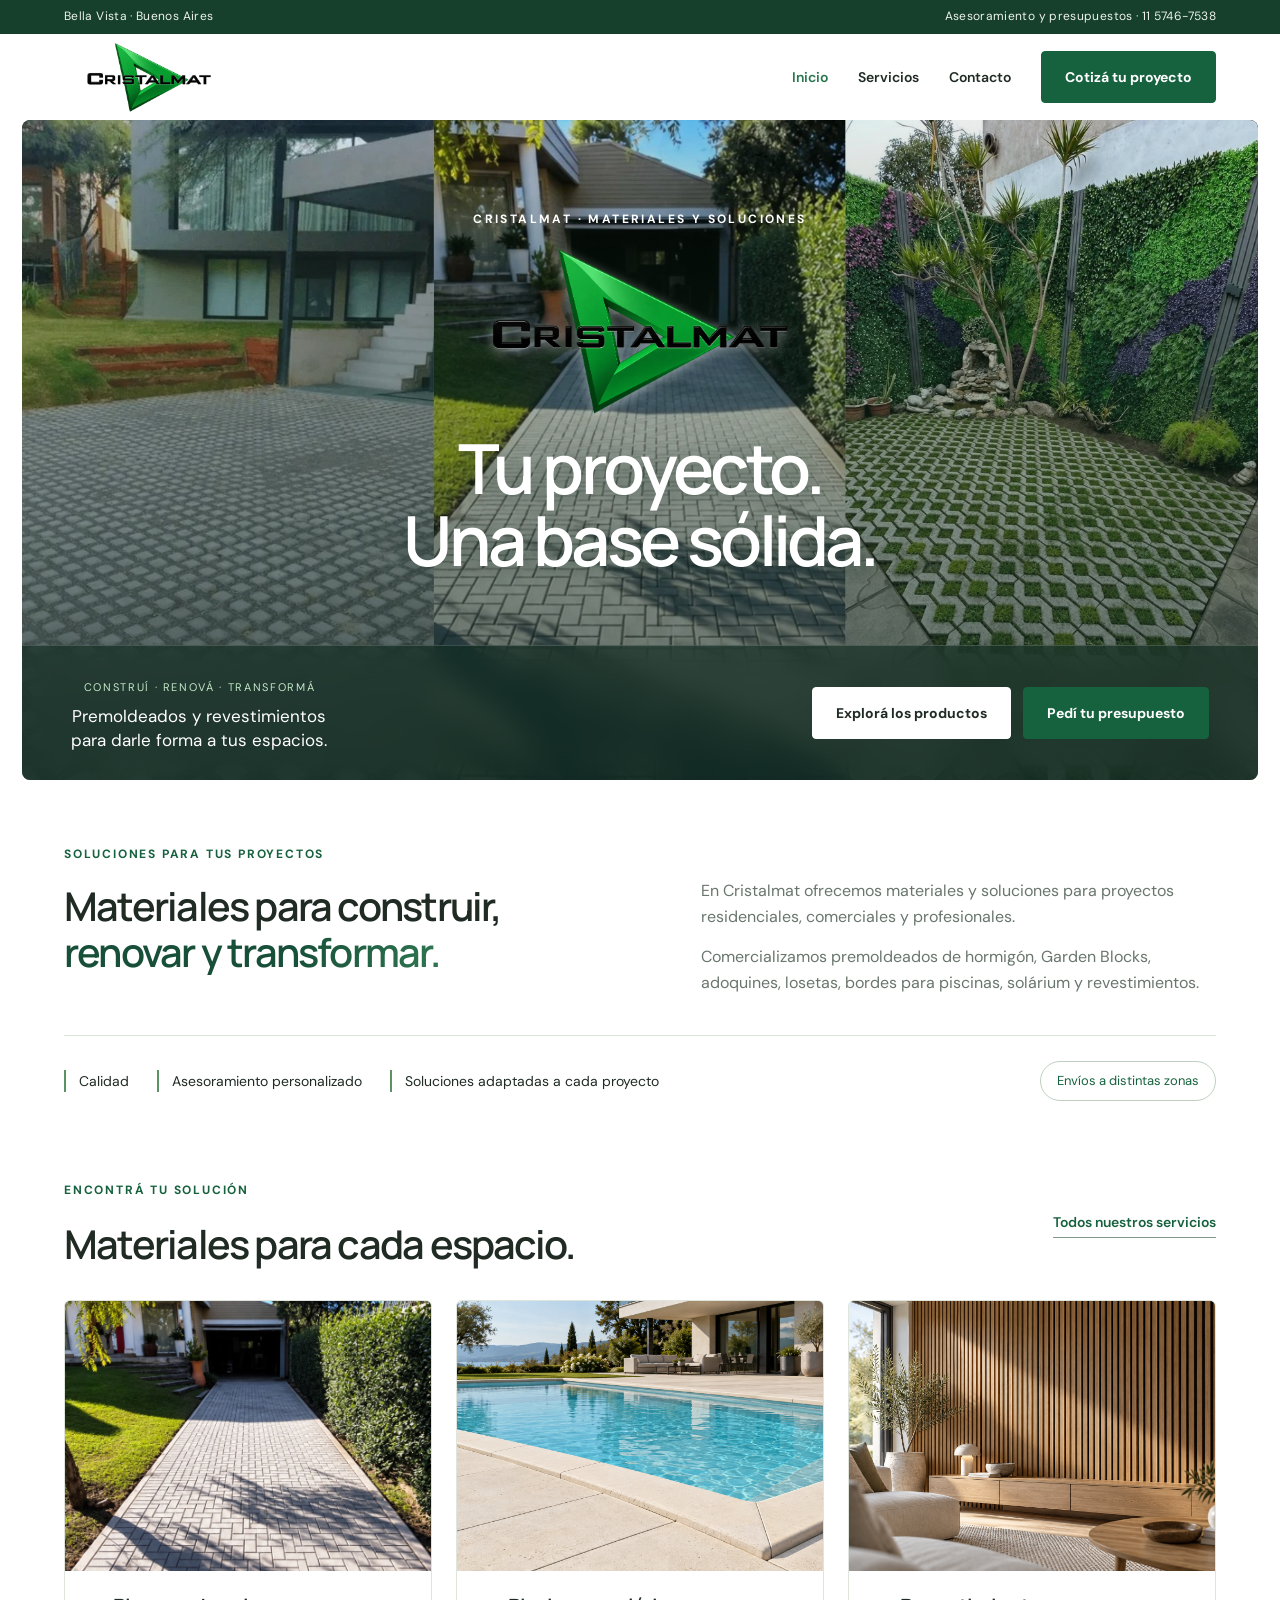
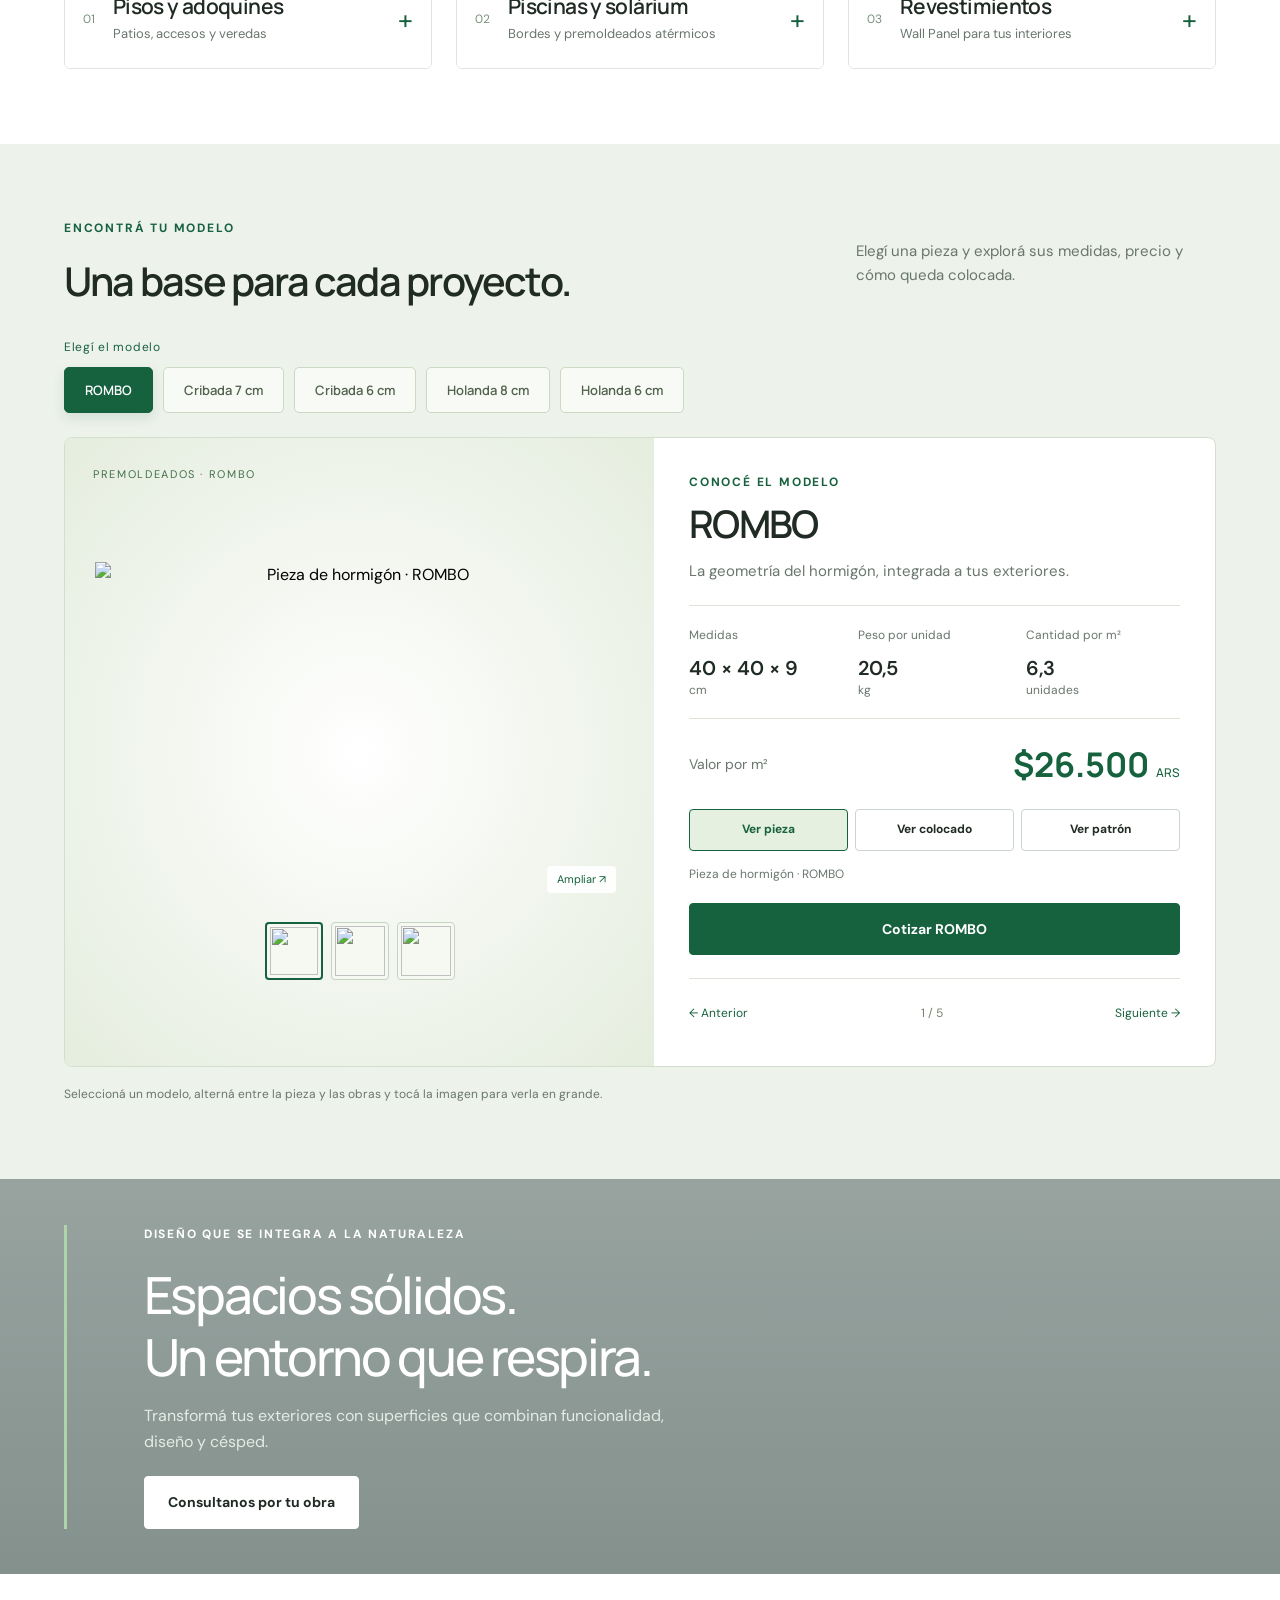
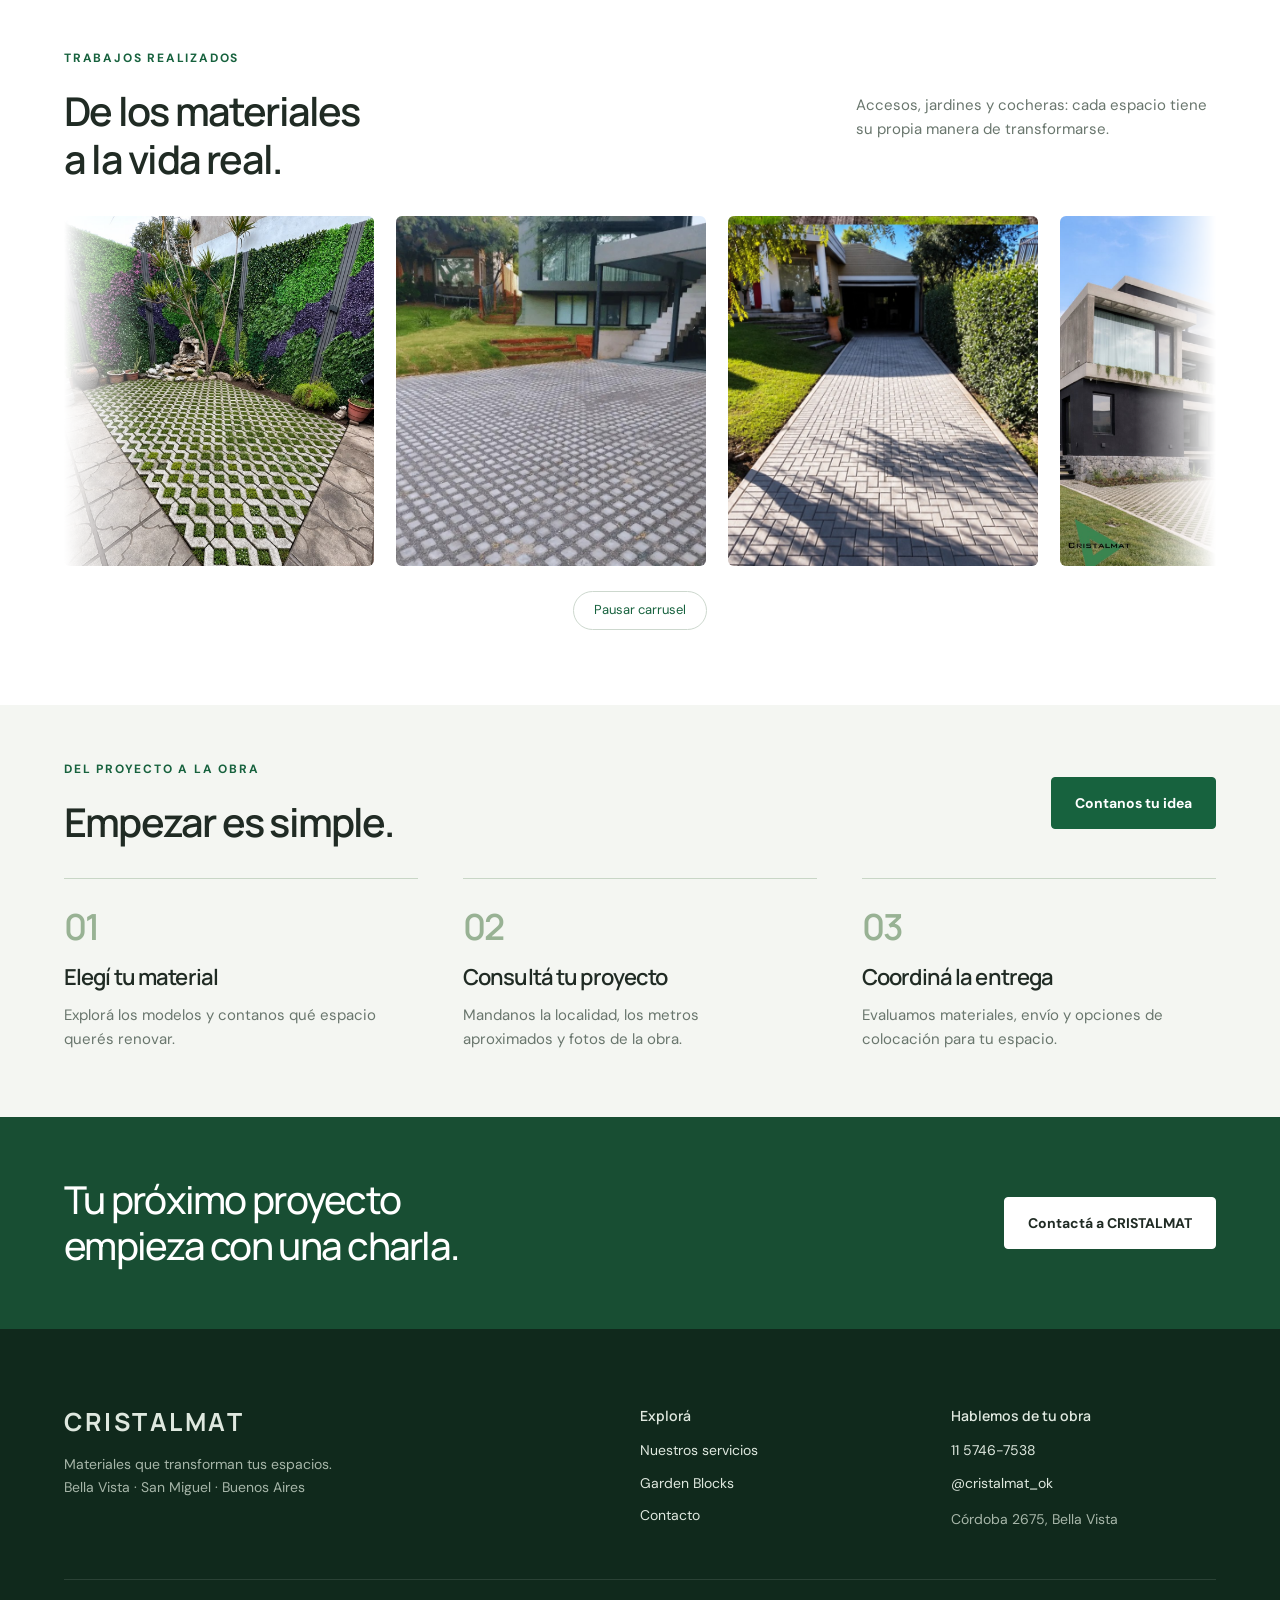
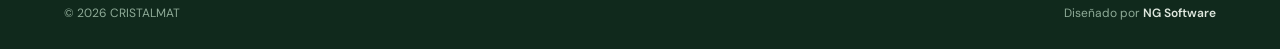
==== commit 38edd443: "Add files via upload" ====
--- a/index.html
+++ b/index.html
@@ -1 +1 @@
-<!DOCTYPE html><html lang="es-AR"><head><meta charset="UTF-8"><meta name="viewport" content="width=device-width, initial-scale=1"><title>Materiales para transformar tus espacios | CRISTALMAT</title><meta name="description" content="Garden Blocks, adoquines, premoldeados atérmicos y Wall Panel. Asesoramiento, envíos y colocación en Bella Vista, San Miguel."><meta name="theme-color" content="#174f39"><link rel="stylesheet" href="styles.css"><link rel="stylesheet" href="design.css"><script src="app.js" defer></script></head><body class="cristalmat-design"><div class="topline"><div class="wrap"><span>Bella Vista · Buenos Aires</span><a href="https://wa.me/5491157467538">Asesoramiento y presupuestos · 11 5746-7538</a></div></div><header><a class="brand" href="index.html" aria-label="CRISTALMAT, inicio"><img src="assets/logo.png" alt="CRISTALMAT"></a><button class="menu-toggle" aria-expanded="false" aria-controls="menu">Menú</button><nav id="menu" aria-label="Principal"><a href="index.html">Inicio</a><a href="servicios.html">Servicios</a><a href="contacto.html">Contacto</a><a class="btn" href="https://wa.me/5491157467538" target="_blank" rel="noopener">Cotizá tu proyecto</a></nav></header><main><section class="hero"><picture class="hero-picture"><source media="(max-width: 650px)" srcset="assets/hero-mobile.png"><img src="assets/hero-desktop-original.jpg" alt="Garden Blocks, adoquines y jardín: trabajos de CRISTALMAT" fetchpriority="high"></picture><div class="hero-inner"><div class="eyebrow">CRISTALMAT · MATERIALES Y SOLUCIONES</div><img class="hero-logo" src="assets/logo.png" alt="CRISTALMAT"><h1>Tu proyecto.<br><span>Una base sólida.</span></h1></div><div class="hero-bottom"><div><span class="hero-label">CONSTRUÍ · RENOVÁ · TRANSFORMÁ</span><p>Premoldeados y revestimientos<br>para darle forma a tus espacios.</p></div><div class="actions"><a class="btn light" href="#productos">Explorá los productos</a><a class="btn" href="contacto.html">Pedí tu presupuesto</a></div></div></section><section class="solutions section"><div class="wrap"><div class="solutions-heading"><div class="eyebrow">SOLUCIONES PARA TUS PROYECTOS</div><h2 class="kinetic-title"><span>Materiales para construir,</span><span class="accent-words">renovar y transformar.</span></h2></div><div class="solutions-body"><p>En Cristalmat ofrecemos materiales y soluciones para proyectos residenciales, comerciales y profesionales.</p><p>Comercializamos premoldeados de hormigón, Garden Blocks, adoquines, losetas, bordes para piscinas, solárium y revestimientos.</p></div><div class="solutions-bottom"><div class="quality-line"><span>Calidad</span><span>Asesoramiento personalizado</span><span>Soluciones adaptadas a cada proyecto</span></div><div class="delivery-tag">Envíos a distintas zonas</div></div></div></section><section class="families section"><div class="wrap"><div class="heading-row"><div><div class="eyebrow">ENCONTRÁ TU SOLUCIÓN</div><h2>Materiales para cada espacio.</h2></div><a class="text-link" href="servicios.html">Todos nuestros servicios</a></div><div class="family-grid"><a class="family-card" href="servicios.html#materiales"><div class="family-image"><img src="assets/trabajo-nuevo-acceso.png" alt="Pisos y adoquines" loading="lazy"></div><div class="family-caption"><span class="family-index">01</span><div><h3>Pisos y adoquines</h3><p>Patios, accesos y veredas</p></div><span class="family-plus" aria-hidden="true">+</span></div></a><a class="family-card" href="servicios.html#atermicos"><div class="family-image"><img src="assets/servicio-pileta.png" alt="Piscinas y solárium · Imagen ilustrativa" loading="lazy"></div><div class="family-caption"><span class="family-index">02</span><div><h3>Piscinas y solárium</h3><p>Bordes y premoldeados atérmicos</p></div><span class="family-plus" aria-hidden="true">+</span></div></a><a class="family-card" href="servicios.html#panel"><div class="family-image"><img src="assets/servicio-panel.png" alt="Revestimientos · Imagen ilustrativa" loading="lazy"></div><div class="family-caption"><span class="family-index">03</span><div><h3>Revestimientos</h3><p>Wall Panel para tus interiores</p></div><span class="family-plus" aria-hidden="true">+</span></div></a></div></div></section><section class="section catalog" id="productos"><div class="wrap"><div class="heading-row"><div><div class="eyebrow">HORMIGÓN + NATURALEZA</div><h2>Garden Blocks.<br>Elegí tu diseño.</h2></div><p>Superficies firmes que dejan lugar al verde.<br>Cuatro diseños para patios, accesos y cocheras.</p></div><div class="product-grid"><article class="product"><div class="product-image"><img src="assets/bloque-rombos.png" alt="Garden Block de hormigón modelo Rombos con fondo transparente" loading="lazy"></div><div class="num">MODELO 01</div><h3>Rombos</h3><p>Una trama geométrica para integrar césped y hormigón.</p><a class="text-link" href="https://wa.me/5491157467538?text=Hola%2C%20quiero%20consultar%20por%20Garden%20Blocks%20dise%C3%B1o%20Rombos" target="_blank" rel="noopener">Consultar modelo</a></article><article class="product"><div class="product-image"><img src="assets/bloque-cuadrado.png" alt="Garden Block de hormigón modelo Cuadrado con fondo transparente" loading="lazy"></div><div class="num">MODELO 02</div><h3>Cuadrado</h3><p>Diseño abierto y líneas definidas para tus exteriores.</p><a class="text-link" href="https://wa.me/5491157467538?text=Hola%2C%20quiero%20consultar%20por%20Garden%20Blocks%20dise%C3%B1o%20Cuadrado" target="_blank" rel="noopener">Consultar modelo</a></article><article class="product"><div class="product-image"><img src="assets/bloque-circular.png" alt="Garden Block de hormigón modelo Circular con fondo transparente" loading="lazy"></div><div class="num">MODELO 03</div><h3>Circular</h3><p>Una alternativa de formas suaves para espacios verdes.</p><a class="text-link" href="https://wa.me/5491157467538?text=Hola%2C%20quiero%20consultar%20por%20Garden%20Blocks%20dise%C3%B1o%20Circular" target="_blank" rel="noopener">Consultar modelo</a></article><article class="product"><div class="product-image"><img src="assets/bloque-reticular.png" alt="Garden Block de hormigón modelo Reticular con fondo transparente" loading="lazy"></div><div class="num">MODELO 04</div><h3>Reticular</h3><p>Una trama regular de aberturas rectangulares.</p><a class="text-link" href="https://wa.me/5491157467538?text=Hola%2C%20quiero%20consultar%20por%20Garden%20Blocks%20dise%C3%B1o%20Reticular" target="_blank" rel="noopener">Consultar modelo</a></article></div><p class="note">Los nombres describen la forma de cada diseño. Consultá medidas, espesor, disponibilidad y uso recomendado. Imágenes ilustrativas de los modelos.</p></div></section><section class="parallax"><div class="wrap"><div class="eyebrow">Diseño que se integra a la naturaleza</div><h2>Espacios sólidos.<br>Un entorno que respira.</h2><p>Transformá tus exteriores con superficies que combinan funcionalidad, diseño y césped.</p><a class="btn light" href="contacto.html">Consultanos por tu obra</a></div></section><section class="section"><div class="wrap"><div class="heading-row"><div><div class="eyebrow">Trabajos realizados</div><h2>De los materiales<br>a la vida real.</h2></div><p>Accesos, jardines y cocheras: cada espacio tiene su propia manera de transformarse.</p></div><div class="carousel-shell"><div class="carousel" aria-label="Galería de trabajos"><div class="carousel-track"><div class="carousel-group"><figure><img src="assets/hero-mobile.png" alt="Jardín con Garden Blocks" loading="lazy"></figure><figure><img src="assets/trabajo-nuevo-casa.png" alt="Patio residencial con losetas cribadas" loading="lazy"></figure><figure><img src="assets/trabajo-nuevo-acceso.png" alt="Acceso residencial con adoquines" loading="lazy"></figure><figure><img src="assets/casa.png" alt="Acceso residencial con Garden Blocks" loading="lazy"></figure><figure><img src="assets/jardin.png" alt="Jardín con pavimento permeable" loading="lazy"></figure><figure><img src="assets/edificio.png" alt="Acceso a edificio" loading="lazy"></figure><figure><img src="assets/trabajo-17.png" alt="Trabajo y proceso de colocación de CRISTALMAT" loading="lazy"></figure><figure><img src="assets/trabajo-18.png" alt="Trabajo y proceso de colocación de CRISTALMAT" loading="lazy"></figure><figure><img src="assets/trabajo-19.png" alt="Trabajo y proceso de colocación de CRISTALMAT" loading="lazy"></figure><figure><img src="assets/trabajo-20.png" alt="Trabajo y proceso de colocación de CRISTALMAT" loading="lazy"></figure><figure><img src="assets/trabajo-21.png" alt="Trabajo y proceso de colocación de CRISTALMAT" loading="lazy"></figure><figure><img src="assets/trabajo-22.png" alt="Trabajo y proceso de colocación de CRISTALMAT" loading="lazy"></figure><figure><img src="assets/trabajo-23.png" alt="Trabajo y proceso de colocación de CRISTALMAT" loading="lazy"></figure><figure><img src="assets/trabajo-24.png" alt="Trabajo y proceso de colocación de CRISTALMAT" loading="lazy"></figure><figure><img src="assets/trabajo-25.png" alt="Trabajo y proceso de colocación de CRISTALMAT" loading="lazy"></figure><figure><img src="assets/trabajo-26.png" alt="Trabajo y proceso de colocación de CRISTALMAT" loading="lazy"></figure><figure><img src="assets/trabajo-27.png" alt="Trabajo y proceso de colocación de CRISTALMAT" loading="lazy"></figure><figure><img src="assets/trabajo-28.png" alt="Trabajo y proceso de colocación de CRISTALMAT" loading="lazy"></figure></div><div class="carousel-group" aria-hidden="true"><figure><img src="assets/hero-mobile.png" alt="" loading="lazy"></figure><figure><img src="assets/trabajo-nuevo-casa.png" alt="" loading="lazy"></figure><figure><img src="assets/trabajo-nuevo-acceso.png" alt="" loading="lazy"></figure><figure><img src="assets/casa.png" alt="" loading="lazy"></figure><figure><img src="assets/jardin.png" alt="" loading="lazy"></figure><figure><img src="assets/edificio.png" alt="" loading="lazy"></figure><figure><img src="assets/trabajo-17.png" alt="" loading="lazy"></figure><figure><img src="assets/trabajo-18.png" alt="" loading="lazy"></figure><figure><img src="assets/trabajo-19.png" alt="" loading="lazy"></figure><figure><img src="assets/trabajo-20.png" alt="" loading="lazy"></figure><figure><img src="assets/trabajo-21.png" alt="" loading="lazy"></figure><figure><img src="assets/trabajo-22.png" alt="" loading="lazy"></figure><figure><img src="assets/trabajo-23.png" alt="" loading="lazy"></figure><figure><img src="assets/trabajo-24.png" alt="" loading="lazy"></figure><figure><img src="assets/trabajo-25.png" alt="" loading="lazy"></figure><figure><img src="assets/trabajo-26.png" alt="" loading="lazy"></figure><figure><img src="assets/trabajo-27.png" alt="" loading="lazy"></figure><figure><img src="assets/trabajo-28.png" alt="" loading="lazy"></figure></div></div></div><button class="carousel-toggle" type="button" aria-pressed="false">Pausar carrusel</button></div></div></section><section class="project-steps section"><div class="wrap"><div class="heading-row"><div><div class="eyebrow">DEL PROYECTO A LA OBRA</div><h2>Empezar es simple.</h2></div><a class="btn" href="contacto.html">Contanos tu idea</a></div><div class="steps-grid"><article><span>01</span><h3>Elegí tu material</h3><p>Explorá los modelos y contanos qué espacio querés renovar.</p></article><article><span>02</span><h3>Consultá tu proyecto</h3><p>Mandanos la localidad, los metros aproximados y fotos de la obra.</p></article><article><span>03</span><h3>Coordiná la entrega</h3><p>Evaluamos materiales, envío y opciones de colocación para tu espacio.</p></article></div></div></section><section class="cta"><div class="wrap"><h2>Tu próximo proyecto<br>empieza con una charla.</h2><a class="btn light" href="contacto.html">Contactá a CRISTALMAT</a></div></section></main><footer><div class="wrap"><div class="footer-grid"><div><a class="footer-brand" href="index.html">CRISTALMAT</a><p>Materiales que transforman tus espacios.<br>Bella Vista · San Miguel · Buenos Aires</p></div><div><h3>Explorá</h3><a href="servicios.html">Nuestros servicios</a><a href="index.html#productos">Garden Blocks</a><a href="contacto.html">Contacto</a></div><div><h3>Hablemos de tu obra</h3><a href="https://wa.me/5491157467538">11 5746-7538</a><a href="https://www.instagram.com/cristalmat_ok/" target="_blank" rel="noopener">@cristalmat_ok</a><p>Córdoba 2675, Bella Vista</p></div></div><div class="copyright"><span>© 2026 CRISTALMAT</span><span>Diseñado por <strong>NG Software</strong></span></div></div></footer></body></html>
+<!DOCTYPE html><html lang="es-AR"><head><meta charset="UTF-8"><meta name="viewport" content="width=device-width, initial-scale=1"><title>Materiales para transformar tus espacios | CRISTALMAT</title><meta name="description" content="Garden Blocks, adoquines, premoldeados atérmicos y Wall Panel. Asesoramiento, envíos y colocación en Bella Vista, San Miguel."><meta name="theme-color" content="#174f39"><link rel="stylesheet" href="base.css"><link rel="stylesheet" href="design.css"><script src="app.js" defer></script></head><body class="cristalmat-design"><div class="topline"><div class="wrap"><span>Bella Vista · Buenos Aires</span><a href="https://wa.me/5491157467538">Asesoramiento y presupuestos · 11 5746-7538</a></div></div><header><a class="brand" href="index.html" aria-label="CRISTALMAT, inicio"><img src="assets/logo.png" alt="CRISTALMAT"></a><button class="menu-toggle" aria-expanded="false" aria-controls="menu">Menú</button><nav id="menu" aria-label="Principal"><a href="index.html">Inicio</a><a href="servicios.html">Servicios</a><a href="contacto.html">Contacto</a><a class="btn" href="https://wa.me/5491157467538" target="_blank" rel="noopener">Cotizá tu proyecto</a></nav></header><main><section class="hero"><picture class="hero-picture"><source media="(max-width: 650px)" srcset="assets/hero-mobile.png"><img src="assets/hero-desktop-original.jpg" alt="Garden Blocks, adoquines y jardín: trabajos de CRISTALMAT" fetchpriority="high"></picture><div class="hero-inner"><div class="eyebrow">CRISTALMAT · MATERIALES Y SOLUCIONES</div><img class="hero-logo" src="assets/logo.png" alt="CRISTALMAT"><h1>Tu proyecto.<br><span>Una base sólida.</span></h1></div><div class="hero-bottom"><div><span class="hero-label">CONSTRUÍ · RENOVÁ · TRANSFORMÁ</span><p>Premoldeados y revestimientos<br>para darle forma a tus espacios.</p></div><div class="actions"><a class="btn light" href="#productos">Explorá los productos</a><a class="btn" href="contacto.html">Pedí tu presupuesto</a></div></div></section><section class="solutions section"><div class="wrap"><div class="solutions-heading"><div class="eyebrow">SOLUCIONES PARA TUS PROYECTOS</div><h2 class="kinetic-title"><span>Materiales para construir,</span><span class="accent-words">renovar y transformar.</span></h2></div><div class="solutions-body"><p>En Cristalmat ofrecemos materiales y soluciones para proyectos residenciales, comerciales y profesionales.</p><p>Comercializamos premoldeados de hormigón, Garden Blocks, adoquines, losetas, bordes para piscinas, solárium y revestimientos.</p></div><div class="solutions-bottom"><div class="quality-line"><span>Calidad</span><span>Asesoramiento personalizado</span><span>Soluciones adaptadas a cada proyecto</span></div><div class="delivery-tag">Envíos a distintas zonas</div></div></div></section><section class="families section"><div class="wrap"><div class="heading-row"><div><div class="eyebrow">ENCONTRÁ TU SOLUCIÓN</div><h2>Materiales para cada espacio.</h2></div><a class="text-link" href="servicios.html">Todos nuestros servicios</a></div><div class="family-grid"><a class="family-card" href="servicios.html#materiales"><div class="family-image"><img src="assets/trabajo-nuevo-acceso.png" alt="Pisos y adoquines" loading="lazy"></div><div class="family-caption"><span class="family-index">01</span><div><h3>Pisos y adoquines</h3><p>Patios, accesos y veredas</p></div><span class="family-plus" aria-hidden="true">+</span></div></a><a class="family-card" href="servicios.html#atermicos"><div class="family-image"><img src="assets/servicio-pileta.png" alt="Piscinas y solárium · Imagen ilustrativa" loading="lazy"></div><div class="family-caption"><span class="family-index">02</span><div><h3>Piscinas y solárium</h3><p>Bordes y premoldeados atérmicos</p></div><span class="family-plus" aria-hidden="true">+</span></div></a><a class="family-card" href="servicios.html#panel"><div class="family-image"><img src="assets/servicio-panel.png" alt="Revestimientos · Imagen ilustrativa" loading="lazy"></div><div class="family-caption"><span class="family-index">03</span><div><h3>Revestimientos</h3><p>Wall Panel para tus interiores</p></div><span class="family-plus" aria-hidden="true">+</span></div></a></div></div></section><section class="section catalog modelador" id="productos"><div class="wrap"><div class="heading-row"><div><div class="eyebrow">ENCONTRÁ TU MODELO</div><h2>Una base para cada proyecto.</h2></div><p>Elegí una pieza y explorá sus medidas, precio y cómo queda colocada.</p></div><div class="model-picker"><label for="model-select">Elegí el modelo</label><select id="model-select"><option value="0">ROMBO</option><option value="1">Cribada 7 cm</option><option value="2">Cribada 6 cm</option><option value="3">Holanda 8 cm</option><option value="4">Holanda 6 cm</option></select><div class="model-buttons" role="group" aria-label="Elegí el modelo"><button type="button" data-model="0" aria-pressed="true">ROMBO</button><button type="button" data-model="1" aria-pressed="false">Cribada 7 cm</button><button type="button" data-model="2" aria-pressed="false">Cribada 6 cm</button><button type="button" data-model="3" aria-pressed="false">Holanda 8 cm</button><button type="button" data-model="4" aria-pressed="false">Holanda 6 cm</button></div></div><article class="rombo-feature" id="modelo-rombo"><div class="rombo-visual"><span class="rombo-badge" id="model-badge">GARDEN BLOCK · ROMBO</span><button type="button" class="model-main-image" aria-label="Ampliar imagen del modelo ROMBO" aria-haspopup="dialog"><img class="rombo-cutout" id="model-image" src="assets/rombo-producto.png" alt="Modelo ROMBO" loading="lazy"><span class="zoom-hint">Ampliar ↗</span></button><div class="model-thumbs" role="group" aria-label="Imágenes del modelo"></div></div><div class="rombo-info"><div class="eyebrow">CONOCÉ EL MODELO</div><h3 id="model-name">ROMBO</h3><p class="rombo-intro" id="model-description">La geometría del hormigón, integrada a tus exteriores.</p><dl class="rombo-specs"><div><dt>Medidas</dt><dd><span id="model-measures">40 × 40 × 9</span><small>cm</small></dd></div><div><dt>Peso por unidad</dt><dd><span id="model-weight">20,5</span><small>kg</small></dd></div><div><dt>Cantidad por m²</dt><dd><span id="model-quantity">6,3</span><small>unidades</small></dd></div></dl><p class="reinforcement" id="model-reinforcement" hidden>Refuerzo interior · Hierro de 4,2 mm</p><div class="rombo-price"><span>Valor por m²</span><strong><span id="model-price">$26.500</span> <small>ARS</small></strong></div><div class="rombo-views" role="group" aria-label="Vista del modelo"><button type="button" class="btn outline" data-model-view="piece" aria-pressed="true">Ver pieza</button><button type="button" class="btn outline" data-model-view="works" aria-pressed="false">Ver colocado</button><button type="button" class="btn outline" data-model-view="pattern" aria-pressed="false">Ver patrón</button></div><p class="model-view-caption" id="model-caption" aria-live="polite">Pieza de hormigón · ROMBO</p><a class="btn rombo-quote" id="model-quote" href="https://wa.me/5491157467538?text=Hola%2C%20quiero%20cotizar%20el%20modelo%20ROMBO." target="_blank" rel="noopener">Cotizar modelo ROMBO</a><div class="model-navigation"><button type="button" id="model-prev" aria-label="Modelo anterior">← Anterior</button><span id="model-counter">1 / 5</span><button type="button" id="model-next" aria-label="Modelo siguiente">Siguiente →</button></div></div></article><p class="model-guide">Seleccioná un modelo, alterná entre la pieza y las obras y tocá la imagen para verla en grande.</p></div></section><section class="parallax"><div class="wrap"><div class="eyebrow">Diseño que se integra a la naturaleza</div><h2>Espacios sólidos.<br>Un entorno que respira.</h2><p>Transformá tus exteriores con superficies que combinan funcionalidad, diseño y césped.</p><a class="btn light" href="contacto.html">Consultanos por tu obra</a></div></section><section class="section"><div class="wrap"><div class="heading-row"><div><div class="eyebrow">Trabajos realizados</div><h2>De los materiales<br>a la vida real.</h2></div><p>Accesos, jardines y cocheras: cada espacio tiene su propia manera de transformarse.</p></div><div class="carousel-shell"><div class="carousel" aria-label="Galería de trabajos"><div class="carousel-track"><div class="carousel-group"><figure><img src="assets/hero-mobile.png" alt="Jardín con Garden Blocks" loading="lazy"></figure><figure><img src="assets/trabajo-nuevo-casa.png" alt="Patio residencial con losetas cribadas" loading="lazy"></figure><figure><img src="assets/trabajo-nuevo-acceso.png" alt="Acceso residencial con adoquines" loading="lazy"></figure><figure><img src="assets/casa.png" alt="Acceso residencial con Garden Blocks" loading="lazy"></figure><figure><img src="assets/jardin.png" alt="Jardín con pavimento permeable" loading="lazy"></figure><figure><img src="assets/edificio.png" alt="Acceso a edificio" loading="lazy"></figure><figure><img src="assets/trabajo-17.png" alt="Trabajo y proceso de colocación de CRISTALMAT" loading="lazy"></figure><figure><img src="assets/trabajo-18.png" alt="Trabajo y proceso de colocación de CRISTALMAT" loading="lazy"></figure><figure><img src="assets/trabajo-19.png" alt="Trabajo y proceso de colocación de CRISTALMAT" loading="lazy"></figure><figure><img src="assets/trabajo-20.png" alt="Trabajo y proceso de colocación de CRISTALMAT" loading="lazy"></figure><figure><img src="assets/trabajo-21.png" alt="Trabajo y proceso de colocación de CRISTALMAT" loading="lazy"></figure><figure><img src="assets/trabajo-22.png" alt="Trabajo y proceso de colocación de CRISTALMAT" loading="lazy"></figure><figure><img src="assets/trabajo-23.png" alt="Trabajo y proceso de colocación de CRISTALMAT" loading="lazy"></figure><figure><img src="assets/trabajo-24.png" alt="Trabajo y proceso de colocación de CRISTALMAT" loading="lazy"></figure><figure><img src="assets/trabajo-25.png" alt="Trabajo y proceso de colocación de CRISTALMAT" loading="lazy"></figure><figure><img src="assets/trabajo-26.png" alt="Trabajo y proceso de colocación de CRISTALMAT" loading="lazy"></figure><figure><img src="assets/trabajo-27.png" alt="Trabajo y proceso de colocación de CRISTALMAT" loading="lazy"></figure><figure><img src="assets/trabajo-28.png" alt="Trabajo y proceso de colocación de CRISTALMAT" loading="lazy"></figure></div><div class="carousel-group" aria-hidden="true"><figure><img src="assets/hero-mobile.png" alt="" loading="lazy"></figure><figure><img src="assets/trabajo-nuevo-casa.png" alt="" loading="lazy"></figure><figure><img src="assets/trabajo-nuevo-acceso.png" alt="" loading="lazy"></figure><figure><img src="assets/casa.png" alt="" loading="lazy"></figure><figure><img src="assets/jardin.png" alt="" loading="lazy"></figure><figure><img src="assets/edificio.png" alt="" loading="lazy"></figure><figure><img src="assets/trabajo-17.png" alt="" loading="lazy"></figure><figure><img src="assets/trabajo-18.png" alt="" loading="lazy"></figure><figure><img src="assets/trabajo-19.png" alt="" loading="lazy"></figure><figure><img src="assets/trabajo-20.png" alt="" loading="lazy"></figure><figure><img src="assets/trabajo-21.png" alt="" loading="lazy"></figure><figure><img src="assets/trabajo-22.png" alt="" loading="lazy"></figure><figure><img src="assets/trabajo-23.png" alt="" loading="lazy"></figure><figure><img src="assets/trabajo-24.png" alt="" loading="lazy"></figure><figure><img src="assets/trabajo-25.png" alt="" loading="lazy"></figure><figure><img src="assets/trabajo-26.png" alt="" loading="lazy"></figure><figure><img src="assets/trabajo-27.png" alt="" loading="lazy"></figure><figure><img src="assets/trabajo-28.png" alt="" loading="lazy"></figure></div></div></div><button class="carousel-toggle" type="button" aria-pressed="false">Pausar carrusel</button></div></div></section><section class="project-steps section"><div class="wrap"><div class="heading-row"><div><div class="eyebrow">DEL PROYECTO A LA OBRA</div><h2>Empezar es simple.</h2></div><a class="btn" href="contacto.html">Contanos tu idea</a></div><div class="steps-grid"><article><span>01</span><h3>Elegí tu material</h3><p>Explorá los modelos y contanos qué espacio querés renovar.</p></article><article><span>02</span><h3>Consultá tu proyecto</h3><p>Mandanos la localidad, los metros aproximados y fotos de la obra.</p></article><article><span>03</span><h3>Coordiná la entrega</h3><p>Evaluamos materiales, envío y opciones de colocación para tu espacio.</p></article></div></div></section><section class="cta"><div class="wrap"><h2>Tu próximo proyecto<br>empieza con una charla.</h2><a class="btn light" href="contacto.html">Contactá a CRISTALMAT</a></div></section></main><footer><div class="wrap"><div class="footer-grid"><div><a class="footer-brand" href="index.html">CRISTALMAT</a><p>Materiales que transforman tus espacios.<br>Bella Vista · San Miguel · Buenos Aires</p></div><div><h3>Explorá</h3><a href="servicios.html">Nuestros servicios</a><a href="index.html#productos">Garden Blocks</a><a href="contacto.html">Contacto</a></div><div><h3>Hablemos de tu obra</h3><a href="https://wa.me/5491157467538">11 5746-7538</a><a href="https://www.instagram.com/cristalmat_ok/" target="_blank" rel="noopener">@cristalmat_ok</a><p>Córdoba 2675, Bella Vista</p></div></div><div class="copyright"><span>© 2026 CRISTALMAT</span><span>Diseñado por <strong>NG Software</strong></span></div></div></footer></body></html>
--- a/base.css
+++ b/base.css
@@ -0,0 +1,12 @@
+@import url('https://fonts.googleapis.com/css2?family=DM+Sans:wght@400;500;600;700&family=Manrope:wght@400;500;600;700;800&display=swap');
+:root{--green:#174f39;--ink:#18241e;--muted:#647168;--paper:#f4f6f3}*{box-sizing:border-box}html{scroll-behavior:smooth}body{margin:0;color:var(--ink);background:white;font-family:'DM Sans',sans-serif;font-size:16px;line-height:1.6}a{color:inherit;text-decoration:none}button,input,select,textarea{font:inherit}img{max-width:100%;display:block}header{height:90px;display:flex;align-items:center;justify-content:space-between;padding:0 5%;background:white;position:relative;z-index:10;border-bottom:1px solid #e6eae5}.brand{width:160px}.brand img{height:65px;width:100%;object-fit:contain}nav{display:flex;gap:34px;align-items:center}nav a{font-size:14px;font-weight:600}nav a.active{color:#28764e}.btn{display:inline-flex;align-items:center;justify-content:center;padding:14px 24px;background:var(--green);color:white;font-size:14px;font-weight:600;border:1px solid var(--green);cursor:pointer;transition:.2s}.btn:hover{background:#2e7751}.btn.light{background:white;color:var(--ink);border-color:white}.btn.outline{background:transparent;border-color:#ccd4ce;color:var(--ink)}.hero{height:calc(100svh - 90px);min-height:650px;max-height:960px;position:relative;display:flex;align-items:center;justify-content:center;text-align:center;overflow:hidden;background:#25352d}.hero-bg{position:absolute;inset:0;background:url('assets/casa.png') center 57%/cover;transform:scale(1.04)}.hero:after{content:'';position:absolute;inset:0;background:linear-gradient(180deg,#0b20182b,#0b201880)}.hero-inner{z-index:1;position:relative;color:white;width:90%;max-width:900px}.eyebrow{font-size:12px;letter-spacing:.18em;text-transform:uppercase;font-weight:700;margin-bottom:20px}.hero-logo{width:440px;max-width:75%;margin:0 auto 28px;filter:drop-shadow(0 4px 16px #ffffffb0);background:#ffffffdf;padding:20px 28px;border-radius:2px}.hero h1{font-family:Manrope,sans-serif;font-size:clamp(38px,4.6vw,68px);font-weight:500;letter-spacing:-.045em;line-height:1.12;margin:0 0 22px}.hero p{font-size:18px;max-width:600px;margin:0 auto 30px;color:#e6eee7}.actions{display:flex;gap:12px;justify-content:center;flex-wrap:wrap}.hero-foot{position:absolute;bottom:28px;left:5%;right:5%;display:flex;justify-content:space-between;color:white;z-index:2;font-size:12px;letter-spacing:.12em;text-transform:uppercase}.wrap{width:90%;max-width:1320px;margin:auto}.section{padding:110px 0}.split{display:grid;grid-template-columns:1fr 1fr;gap:80px;align-items:center}h2,h3{font-family:Manrope,sans-serif;line-height:1.2;letter-spacing:-.04em}h2{font-size:clamp(32px,3.5vw,52px);font-weight:500;margin:0 0 24px}h3{font-size:24px;font-weight:600}p{color:var(--muted)}.section .eyebrow{color:var(--green)}.intro-photo{height:530px;object-fit:cover;width:100%}.line-list{margin:34px 0}.line-list div{padding:15px 0;border-top:1px solid #dce3dd;display:flex;gap:22px}.line-list span{color:#338355;font-size:13px}.line-list strong{font-weight:500}.heading-row{display:flex;justify-content:space-between;gap:30px;align-items:end;margin-bottom:50px}.heading-row h2{margin:0}.heading-row p{max-width:370px;margin:0}.catalog{background:var(--paper)}.product-grid{display:grid;grid-template-columns:repeat(4,1fr);gap:20px}.product{background:#fff;padding:22px}.product-image{height:240px;display:flex;align-items:center;justify-content:center;background:#f0f3ee}.product-image img{width:100%;height:100%;object-fit:contain;padding:15px}.product .num{font-size:12px;color:#78877b;margin-top:25px;letter-spacing:.12em}.product h3{font-size:20px;margin:8px 0}.product p{font-size:14px;margin:0 0 18px}.text-link{font-size:14px;border-bottom:1px solid #819b89;padding-bottom:4px;color:var(--green)}.note{font-size:13px;margin-top:24px}.parallax{height:590px;display:flex;align-items:center;background:linear-gradient(#09241c6b,#09241c80),url('assets/jardin.png') center 55%/cover fixed;color:white}.parallax h2{font-size:clamp(40px,5vw,72px);max-width:800px}.parallax p{color:#e3ece4;max-width:520px;font-size:18px}.gallery{display:grid;grid-template-columns:1.25fr 1fr;gap:24px}.gallery figure{margin:0}.gallery img{width:100%;height:500px;object-fit:cover}.gallery figcaption{padding-top:18px;font-size:14px;display:flex;justify-content:space-between}.gallery figcaption span{color:var(--muted)}.cta{padding:75px 0;background:var(--green);color:white}.cta .wrap{display:flex;justify-content:space-between;align-items:center;gap:30px}.cta h2{max-width:650px;margin:0;font-size:40px}footer{background:#10241b;color:#dfe8df;padding:65px 0 25px}.footer-grid{display:grid;grid-template-columns:2fr 1fr 1fr;gap:60px}.footer-brand{font:700 27px Manrope;letter-spacing:.1em}footer p{color:#a7b6a9;font-size:14px}footer h3{font-size:14px;letter-spacing:0}footer a{display:block;font-size:14px;margin:10px 0}.copyright{border-top:1px solid #ffffff1c;padding-top:24px;margin-top:45px;font-size:12px;color:#8eaa97;display:flex;justify-content:space-between}.page-top{background:var(--paper);padding:80px 0}.page-top h1{font-family:Manrope;font-size:clamp(42px,6vw,78px);line-height:1.1;letter-spacing:-.05em;font-weight:500;margin:20px 0}.page-top p{max-width:650px;font-size:18px}.service{display:grid;grid-template-columns:80px 1fr 1fr;gap:35px;padding:50px 0;border-bottom:1px solid #dce3dd}.service-number{color:#397c51}.service h2{font-size:32px}.service p{margin-top:0}.chips{display:flex;gap:8px;flex-wrap:wrap}.chips span{border:1px solid #dbe4dc;padding:6px 12px;font-size:13px}.contact-grid{display:grid;grid-template-columns:1fr 1.1fr;gap:80px}.contact-item{border-top:1px solid #dce3dd;padding:25px 0}.contact-item small{color:var(--muted);display:block;margin-bottom:8px}.contact-item a{font-size:22px}.form{background:var(--paper);padding:40px}.form h2{font-size:30px}.form label{display:block;font-size:14px;margin:16px 0 6px}.form input,.form select,.form textarea{background:white;width:100%;padding:12px;border:1px solid #cdd8ce;border-radius:0;color:var(--ink)}.form textarea{min-height:120px;resize:vertical}.form .btn{margin-top:22px}.form p{font-size:13px}.faq{margin-top:60px}details{border-top:1px solid #dce3dd;padding:20px 0}summary{cursor:pointer;font-weight:500}.menu-toggle{display:none}a:focus-visible,button:focus-visible,summary:focus-visible{outline:3px solid #64bc79;outline-offset:5px}@media(max-width:850px){header{height:76px}.brand{width:130px}.menu-toggle{display:block;background:none;border:1px solid #ccd6ce;padding:8px 12px}nav{display:none;position:absolute;top:76px;left:0;right:0;background:white;padding:24px;flex-direction:column;align-items:stretch;gap:20px}nav.open{display:flex}.hero{min-height:660px;height:calc(100svh - 76px)}.hero-bg{background-position:47% center}.hero-logo{width:340px}.hero-foot{font-size:10px}.section{padding:70px 0}.split,.contact-grid{grid-template-columns:1fr;gap:35px}.intro-photo{height:430px}.heading-row{align-items:start;flex-direction:column;gap:20px}.product-grid{grid-template-columns:1fr 1fr}.parallax{height:500px;background-attachment:scroll}.gallery img{height:350px}.cta .wrap{flex-direction:column;align-items:start}.footer-grid{grid-template-columns:1fr 1fr;gap:30px}.footer-grid>div:first-child{grid-column:1/-1}.service{grid-template-columns:35px 1fr;gap:15px}.service>div:last-child{grid-column:2}.page-top{padding:60px 0}}@media(max-width:480px){.product-grid,.gallery{grid-template-columns:1fr}.product-image{height:280px}.hero h1{font-size:38px}.hero p{font-size:16px}.hero-foot span:last-child{display:none}.gallery img{height:410px}.form{padding:24px}.copyright{gap:15px;flex-direction:column}}@media(prefers-reduced-motion:reduce){html{scroll-behavior:auto}.parallax{background-attachment:scroll}*{transition:none!important}}
+/* Logo sin placa, galería continua y apariciones al recorrer las páginas. */
+.hero-logo{background:transparent;padding:0;border-radius:0;filter:drop-shadow(0 3px 8px #ffffff66);width:490px}
+.carousel-shell{width:100%;position:relative}.carousel{overflow:hidden;mask-image:linear-gradient(to right,transparent,#000 7%,#000 93%,transparent);-webkit-mask-image:linear-gradient(to right,transparent,#000 7%,#000 93%,transparent)}.carousel-track{display:flex;width:max-content;animation:gallery-flow 120s linear infinite}.carousel-group{display:flex;gap:22px;padding-right:22px}.carousel figure{margin:0;width:340px;height:430px;flex-shrink:0;overflow:hidden}.carousel img{width:100%;height:100%;object-fit:cover}.carousel-toggle{display:block;margin:25px auto 0;background:transparent;border:1px solid #cdd8ce;padding:9px 17px;font-size:14px;color:var(--green);cursor:pointer}.carousel:hover .carousel-track,.carousel-shell:focus-within .carousel-track,.carousel-shell.paused .carousel-track{animation-play-state:paused}@keyframes gallery-flow{to{transform:translateX(-50%)}}
+.service{grid-template-columns:45px minmax(0,.9fr) minmax(0,1.1fr) minmax(0,1fr);gap:28px;align-items:center}.service-photo{margin:0}.service-photo img{width:100%;height:280px;object-fit:cover}.service-photo figcaption{font-size:12px;color:var(--muted);margin-top:7px}.reveal{opacity:0;transform:translateY(30px);transition:opacity .85s ease var(--reveal-delay,0ms),transform .85s cubic-bezier(.2,.65,.3,1) var(--reveal-delay,0ms)}.reveal.is-visible{opacity:1;transform:none}.copyright strong{font-weight:600;color:#dfe8df}
+@media(max-width:1000px){.service{grid-template-columns:35px 1fr 1fr}.service-photo{grid-column:2 / -1}.service-photo img{height:350px}.service>div:last-of-type{grid-column:3}}@media(max-width:650px){.service{grid-template-columns:30px 1fr;gap:16px}.service>div:last-of-type,.service-photo{grid-column:2}.service-photo img{height:290px}.carousel figure{width:260px;height:350px}.carousel-group{gap:16px;padding-right:16px}.hero-logo{width:390px}.carousel{mask-image:linear-gradient(to right,transparent,#000 9%,#000 91%,transparent)}}
+@media(prefers-reduced-motion:reduce){.reveal{opacity:1;transform:none;transition:none}.carousel-track{animation:none}.carousel{overflow-x:auto;mask-image:none;-webkit-mask-image:none}.carousel-group[aria-hidden]{display:none}.carousel-toggle{display:none}}
+.photo-trigger{display:block;width:100%;height:100%;padding:0;margin:0;border:0;background:transparent;cursor:zoom-in;color:inherit}.split>.photo-trigger{height:auto}.product-image>.photo-trigger{height:100%}.service-photo .photo-trigger{height:auto}.modal-open{overflow:hidden}.photo-modal{width:94vw;max-width:1300px;height:94svh;max-height:1100px;border:0;padding:60px 24px 24px;background:#102019f5;color:white;overflow:hidden}.photo-modal::backdrop{background:#07110de6;backdrop-filter:blur(7px)}.photo-modal img{width:100%;height:calc(100% - 45px);object-fit:contain}.photo-caption{margin:12px 0 0;text-align:center;font-size:14px;color:#d4e0d5}.photo-close{position:absolute;right:20px;top:15px;background:#fff;color:#173924;border:0;padding:8px 17px;cursor:pointer;font-size:14px}.carousel-shell.modal-paused .carousel-track{animation-play-state:paused}
+/* Home más directo, portada fotográfica y presentación con tipografía cinética. */
+.hero{min-height:570px;height:78svh;max-height:800px}.hero-picture{position:absolute;inset:0}.hero-picture img{width:100%;height:100%;object-fit:cover;object-position:center}.hero:after{background:linear-gradient(180deg,#09201935,#09201990)}.hero-logo{width:340px;margin-bottom:20px}.hero h1{font-size:clamp(36px,4.3vw,62px)}.hero h1 span{color:#b7e9c2}.hero p{font-size:17px;margin-bottom:24px}.section{padding:78px 0}.solutions{background:white}.solutions-heading{position:relative;padding-bottom:32px}.kinetic-title{font-size:clamp(29px,4.3vw,60px);line-height:1.13;margin:0;font-weight:700;max-width:1100px}.kinetic-title span{display:block}.accent-words{color:var(--green);background:linear-gradient(100deg,#174f39 20%,#4ca66f 50%,#174f39 80%);background-size:200% auto;background-clip:text;-webkit-background-clip:text;-webkit-text-fill-color:transparent;animation:word-sheen 7s ease-in-out infinite}.solutions-body{display:grid;grid-template-columns:1fr 1fr;gap:50px;border-top:1px solid #dbe4dc;padding-top:24px}.solutions-body p{margin:0;font-size:17px;max-width:570px}.solutions-bottom{margin-top:30px;display:flex;gap:25px;justify-content:space-between;align-items:center}.quality-line{display:flex;flex-wrap:wrap;gap:12px 24px;font-size:14px}.quality-line span{padding-left:13px;border-left:2px solid #549566}.delivery-tag{background:#eaf3ec;padding:12px 18px;font-size:14px;white-space:nowrap;color:var(--green)}.delivery-tag span{font-size:22px;margin-right:8px}.heading-row{margin-bottom:32px}.product-image{height:200px}.product .num{margin-top:17px}.parallax{height:360px}.parallax h2{font-size:clamp(34px,4vw,54px);margin-bottom:16px}.parallax p{font-size:16px;margin-bottom:22px}.carousel figure{height:340px;width:300px}.page-top{padding:60px 0}.service{padding:35px 0}.cta{padding:55px 0}.cta h2{font-size:34px}@keyframes word-sheen{0%,100%{background-position:0% center}50%{background-position:100% center}}@media(max-width:650px){.hero{height:82svh;min-height:580px;max-height:800px}.hero-picture img{object-position:center 55%}.hero:after{background:linear-gradient(#07261960,#072619a8)}.hero-logo{width:290px;max-width:82%}.hero h1{font-size:39px}.section{padding:55px 0}.solutions-body{grid-template-columns:1fr;gap:18px}.solutions-bottom{align-items:flex-start;flex-direction:column}.quality-line{flex-direction:column;gap:13px}.kinetic-title{font-size:30px}.product-grid{grid-template-columns:1fr 1fr;gap:12px}.product{padding:14px}.product-image{height:155px}.product h3{font-size:18px}.product p{font-size:14px}.product-image img{padding:5px}.parallax{height:360px}.carousel figure{height:310px;width:250px}}
+@media(prefers-reduced-motion:reduce){.accent-words{animation:none}}
--- a/design.css
+++ b/design.css
@@ -3,3 +3,11 @@
 @media(max-width:850px){.cristalmat-design header{height:76px}nav{top:76px}.topline .wrap{min-height:30px}.topline span{font-size:11px}.topline a{font-size:11px}.hero-bottom{padding:22px 4%}.hero-bottom p{font-size:15px}.hero-bottom .actions{gap:8px}.hero-bottom .btn{padding:11px 15px}.family-grid{gap:15px}.family-caption p{font-size:12px}.family-index{display:none}.steps-grid{gap:25px}.solutions-bottom{align-items:start;gap:18px}.quality-line{max-width:450px}.product-grid{grid-template-columns:repeat(2,1fr)}.product-image{height:230px}.heading-row{align-items:flex-start}.hero-logo{width:300px}.hero-inner .eyebrow{font-size:11px}}
 @media(max-width:650px){.topline .wrap{justify-content:center}.topline span{display:none}.cristalmat-design header{padding:0 5%}.brand{width:145px}.cristalmat-design .hero{margin:0 10px;min-height:640px;height:85svh;max-height:780px;padding-bottom:190px;border-radius:6px}.hero-picture,.hero:after{border-radius:6px}.hero-picture img{object-position:center 50%}.hero-logo{width:260px;max-width:85%;margin:15px auto 24px}.hero h1{font-size:45px}.hero-inner{width:92%;padding:0}.hero-inner .eyebrow{font-size:10px;letter-spacing:.13em}.hero-bottom{padding:19px 22px;flex-direction:column;align-items:start;gap:14px}.hero-bottom p{font-size:16px}.hero-bottom .actions{justify-content:start;gap:8px;flex-wrap:nowrap;width:100%}.hero-bottom .btn{flex:1;font-size:12px;padding:12px 10px}.hero-label{font-size:10px}.section{padding:52px 0}.solutions{padding-bottom:32px}.solutions .wrap{grid-template-columns:1fr;gap:20px}.solutions-body{padding-top:0}.solutions-body p{font-size:15px}.kinetic-title{font-size:32px}.solutions-bottom{grid-column:auto;flex-direction:column;padding-top:20px}.quality-line{gap:11px;font-size:13px}.delivery-tag{font-size:12px}.families{padding-top:20px}.family-grid{grid-template-columns:1fr;gap:17px}.family-card{display:grid;grid-template-columns:44% 1fr;min-height:160px}.family-image{height:100%;min-height:160px}.family-caption{align-items:center;padding:16px;gap:8px}.family-caption h3{font-size:20px}.family-caption p{font-size:13px}.family-plus{font-size:24px}.heading-row{gap:18px}.heading-row h2{font-size:33px}.product-grid{gap:12px}.product{padding:13px}.product-image{height:155px}.product-image img{padding:4px}.product h3{font-size:20px}.product p{font-size:13px;min-height:60px}.product .text-link{font-size:13px}.product .num{font-size:10px}.note{font-size:12px}.parallax{height:350px}.parallax .wrap{padding-left:6%}.parallax h2{font-size:38px}.parallax p{font-size:15px}.carousel figure{height:320px;width:250px}.steps-grid{grid-template-columns:1fr;gap:25px}.steps-grid article{display:grid;grid-template-columns:50px 1fr;gap:7px 15px;padding-top:18px}.steps-grid article>span{grid-row:1/3;font-size:33px}.steps-grid h3{font-size:22px;margin:0}.steps-grid p{max-width:none;font-size:14px}.project-steps .heading-row .btn{margin-top:0}.cta h2{font-size:34px}.service{grid-template-columns:25px 1fr;gap:16px}.service>div:last-of-type,.service-photo{grid-column:2}.service h2{font-size:26px}.service-photo img{height:260px}.service-number{font-size:20px}.page-top{padding:48px 0}.page-top h1{font-size:46px}.contact-grid{gap:35px}.form{padding:26px}.footer-grid{gap:25px}.copyright{font-size:12px}.hero-inner{animation-duration:.8s}}
 @media(prefers-reduced-motion:reduce){.hero-inner{animation:none}.family-card,.family-image img,.product,.product-image img,.btn{transition:none}.btn:hover,.product:hover,.family-card:hover{transform:none}}
+.rombo-feature{display:grid;grid-template-columns:1.05fr 1fr;border:1px solid #d3dfce;background:white;border-radius:8px;overflow:hidden;margin-bottom:35px}.rombo-visual{position:relative;display:flex;align-items:center;justify-content:center;background:radial-gradient(ellipse at center,#fff,#e5edde);min-height:490px;padding:65px 35px 35px}.rombo-badge{position:absolute;top:28px;left:28px;font-size:11px;letter-spacing:.15em;color:#42714b}.rombo-cutout{width:100%;max-height:400px;object-fit:contain}.rombo-info{padding:40px}.rombo-info .eyebrow{margin-bottom:9px}.rombo-info h3{font-size:48px;letter-spacing:-.045em;margin:0}.rombo-intro{font-size:15px;margin:12px 0 22px}.rombo-specs{margin:0;display:grid;grid-template-columns:repeat(3,1fr);gap:15px;border-top:1px solid #dce4d8;border-bottom:1px solid #dce4d8;padding:20px 0}.rombo-specs dt{font-size:12px;color:var(--muted);margin-bottom:8px}.rombo-specs dd{margin:0;font-size:20px;font-weight:600;line-height:1.4}.rombo-specs small{display:block;font-size:12px;font-weight:400;color:var(--muted)}.rombo-price{display:flex;align-items:center;justify-content:space-between;gap:18px;padding:22px 0}.rombo-price>span{font-size:14px;color:var(--muted)}.rombo-price strong{font:700 34px Manrope;color:var(--green)}.rombo-price small{font-size:12px;font-weight:500}.rombo-views{display:flex;gap:10px;margin-bottom:12px}.rombo-views .btn{flex:1;font-size:13px;padding:11px 15px}.rombo-quote{width:100%}@media(max-width:850px){.rombo-feature{grid-template-columns:1fr}.rombo-visual{min-height:340px;padding:55px 30px 20px}.rombo-cutout{max-height:300px}.rombo-info{padding:30px}}@media(max-width:480px){.rombo-info{padding:24px}.rombo-info h3{font-size:40px}.rombo-specs{gap:10px}.rombo-specs dd{font-size:17px}.rombo-price strong{font-size:29px}.rombo-visual{min-height:290px}.rombo-specs dt{font-size:12px}}
+
+.materials{background:#f8f9f5}.materials-grid{display:grid;grid-template-columns:repeat(2,minmax(0,1fr));gap:28px}.material-card{border:1px solid #d9e1d5;border-radius:8px;background:white;overflow:hidden;scroll-margin-top:100px}.material-visual{position:relative;height:300px;display:flex;justify-content:center;align-items:center;background:radial-gradient(ellipse at center,#fff,#e5edde)}.material-tag{position:absolute;top:23px;left:25px;border:1px solid #bbceb3;border-radius:30px;padding:7px 13px;font-size:12px;color:var(--green);pointer-events:none;z-index:1}.material-cutout{border:0;background:none;width:100%;height:100%;padding:25px 45px;cursor:zoom-in}.material-cutout img{width:100%;height:100%;object-fit:contain;transition:transform .5s}.material-cutout:hover img{transform:scale(1.04)}.material-info{padding:28px 30px}.material-info .eyebrow{font-size:10px}.material-info h3{font-size:29px;letter-spacing:-.035em;margin:9px 0 22px;line-height:1.15}.material-info h3 span{font-weight:400;color:#6e806b;white-space:nowrap}.material-specs{display:grid;grid-template-columns:1.5fr 1fr 1fr;gap:14px;padding:20px 0;margin:0;border-block:1px solid #e0e7dc}.material-specs dt{font-size:11px;color:var(--muted);margin-bottom:9px}.material-specs dd{font-size:18px;font-weight:600;margin:0}.material-specs small{font-weight:400;font-size:11px;display:block;margin-top:4px;color:var(--muted)}.reinforcement{font-size:12px;color:var(--green);margin:14px 0 0}.material-price{display:flex;align-items:baseline;gap:10px;margin:22px 0}.material-price strong{font:700 33px Manrope;color:var(--green);letter-spacing:-.04em}.material-price span{font-size:12px;color:var(--muted)}.material-views{display:flex;gap:10px}.material-views button{flex:1;padding:12px 9px;font-size:12px}.material-quote{display:inline-block;margin-top:20px;font-size:13px}.material-cutout:focus-visible{outline:3px solid var(--green);outline-offset:-5px}@media(max-width:650px){.materials-grid{grid-template-columns:1fr;gap:22px}.material-visual{height:270px}.material-info{padding:24px}.material-info h3{font-size:27px}.material-specs dd{font-size:16px}.material-cutout{padding:25px 35px}}@media(prefers-reduced-motion:reduce){.material-cutout img{transition:none}.material-cutout:hover img{transform:none}}
+.photo-modal img[src$="rombo-colocado-original-v2.png"]{filter:contrast(1.22) saturate(1.28)}
+
+.modelador .rombo-feature{margin-bottom:0}.model-picker{margin-bottom:24px}.model-picker label{display:block;font-size:12px;letter-spacing:.06em;margin-bottom:10px;color:var(--green)}.model-picker select{display:none}.model-buttons{display:flex;gap:10px;flex-wrap:wrap}.model-buttons button{border:1px solid #cbd9c5;border-radius:5px;background:#f8faf6;padding:13px 20px;color:#53634e;cursor:pointer;font:600 13px Manrope}.model-buttons button[aria-pressed=true]{background:var(--green);color:white;border-color:var(--green);box-shadow:0 5px 12px #17623e20}.modelador .rombo-visual{padding:60px 30px 22px;display:flex;flex-direction:column;min-height:530px}.model-main-image{display:block;position:relative;width:100%;height:340px;border:0;padding:0;background:none;cursor:zoom-in}.model-main-image img{width:100%;height:100%;object-fit:contain;max-height:none;transition:opacity .25s,transform .4s}.model-main-image:hover img{transform:scale(1.025)}.model-main-image img.model-photo{border-radius:5px;object-fit:cover}.model-main-image img.rombo-corrected{filter:contrast(1.22) saturate(1.28)}.zoom-hint{position:absolute;right:8px;bottom:9px;background:#fffE;border-radius:4px;color:var(--green);font-size:11px;padding:5px 10px}.model-thumbs{display:flex;justify-content:center;gap:8px;margin-top:20px;min-height:58px}.model-thumbs button{width:58px;height:58px;overflow:hidden;border:1px solid #c5d3bf;border-radius:4px;padding:3px;background:#f6f8f2;cursor:pointer}.model-thumbs button[aria-pressed=true]{border:2px solid var(--green)}.model-thumbs img{width:100%;height:100%;object-fit:cover}.model-thumbs button:first-child img{object-fit:contain}.modelador .rombo-info{padding:35px}.modelador .rombo-info h3{font-size:38px;min-height:46px}.modelador .rombo-views{gap:7px}.modelador .rombo-views button{font-size:12px;padding:10px 7px}.modelador .rombo-views button[aria-pressed=true]{background:#e6f0e1;border-color:var(--green);color:var(--green)}.model-view-caption{font-size:12px;margin:14px 0 18px;min-height:20px}.model-navigation{display:flex;justify-content:space-between;align-items:center;margin-top:23px;border-top:1px solid #dce4d8;padding-top:17px;font-size:12px;color:#71816c}.model-navigation button{background:none;border:0;color:var(--green);font-size:12px;padding:8px 0;cursor:pointer}.model-guide{font-size:12px;margin:18px 0 0}.model-buttons button:focus-visible,.model-thumbs button:focus-visible,.model-main-image:focus-visible{outline:3px solid #54996a;outline-offset:3px}.modelador .reinforcement[hidden]{display:none}@media(max-width:850px){.modelador .rombo-feature{grid-template-columns:1fr 1fr}.modelador .rombo-info{padding:25px}.modelador .rombo-visual{padding:60px 22px 22px;min-height:500px}.modelador .rombo-info h3{font-size:30px}.modelador .rombo-specs{grid-template-columns:1fr 1fr;gap:13px}.modelador .rombo-specs>div:first-child{grid-column:1/-1}.modelador .rombo-intro{font-size:14px}}@media(max-width:650px){.modelador .rombo-feature{grid-template-columns:1fr}.model-buttons{display:none}.model-picker select{display:block;width:100%;border:1px solid #b7cbb0;background:white;border-radius:5px;color:var(--ink);padding:14px;font-size:16px}.modelador .rombo-visual{min-height:360px;padding:50px 22px 20px}.model-main-image{height:235px}.modelador .rombo-badge{top:20px;left:23px;font-size:10px}.model-thumbs{margin-top:13px;min-height:48px}.model-thumbs button{width:48px;height:48px}.modelador .rombo-info{padding:25px}.modelador .rombo-info h3{font-size:32px;min-height:0}.modelador .rombo-specs{grid-template-columns:1.5fr 1fr 1fr;gap:10px}.modelador .rombo-specs>div:first-child{grid-column:auto}.modelador .rombo-specs dd{font-size:16px}.modelador .rombo-specs dt{font-size:11px}.modelador .rombo-views{flex-wrap:wrap}.modelador .rombo-views button{padding:12px 7px}.model-guide{font-size:12px}.modelador .rombo-price strong{font-size:31px}}@media(prefers-reduced-motion:reduce){.model-main-image img{transition:none}.model-main-image:hover img{transform:none}}
+.modelador .rombo-views button[hidden]{display:none}
+.model-main-image img.model-photo{object-fit:contain}
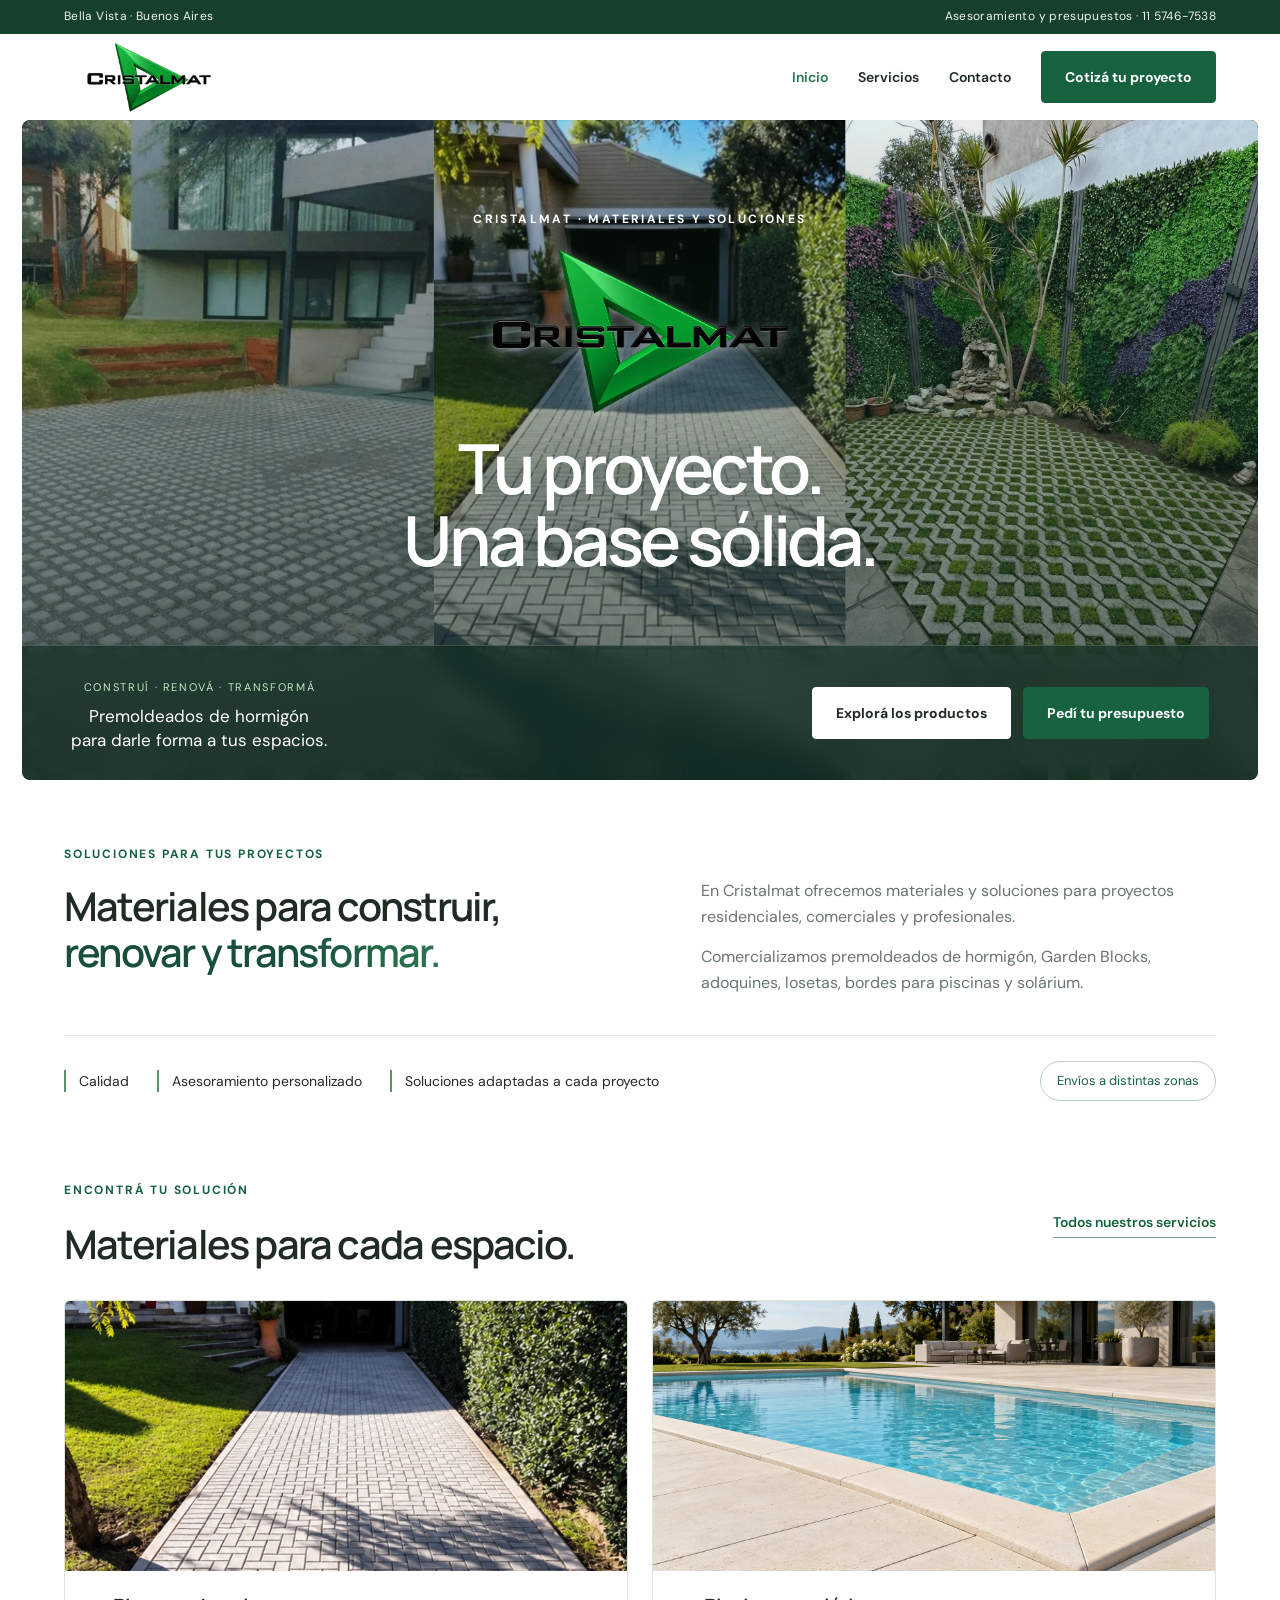
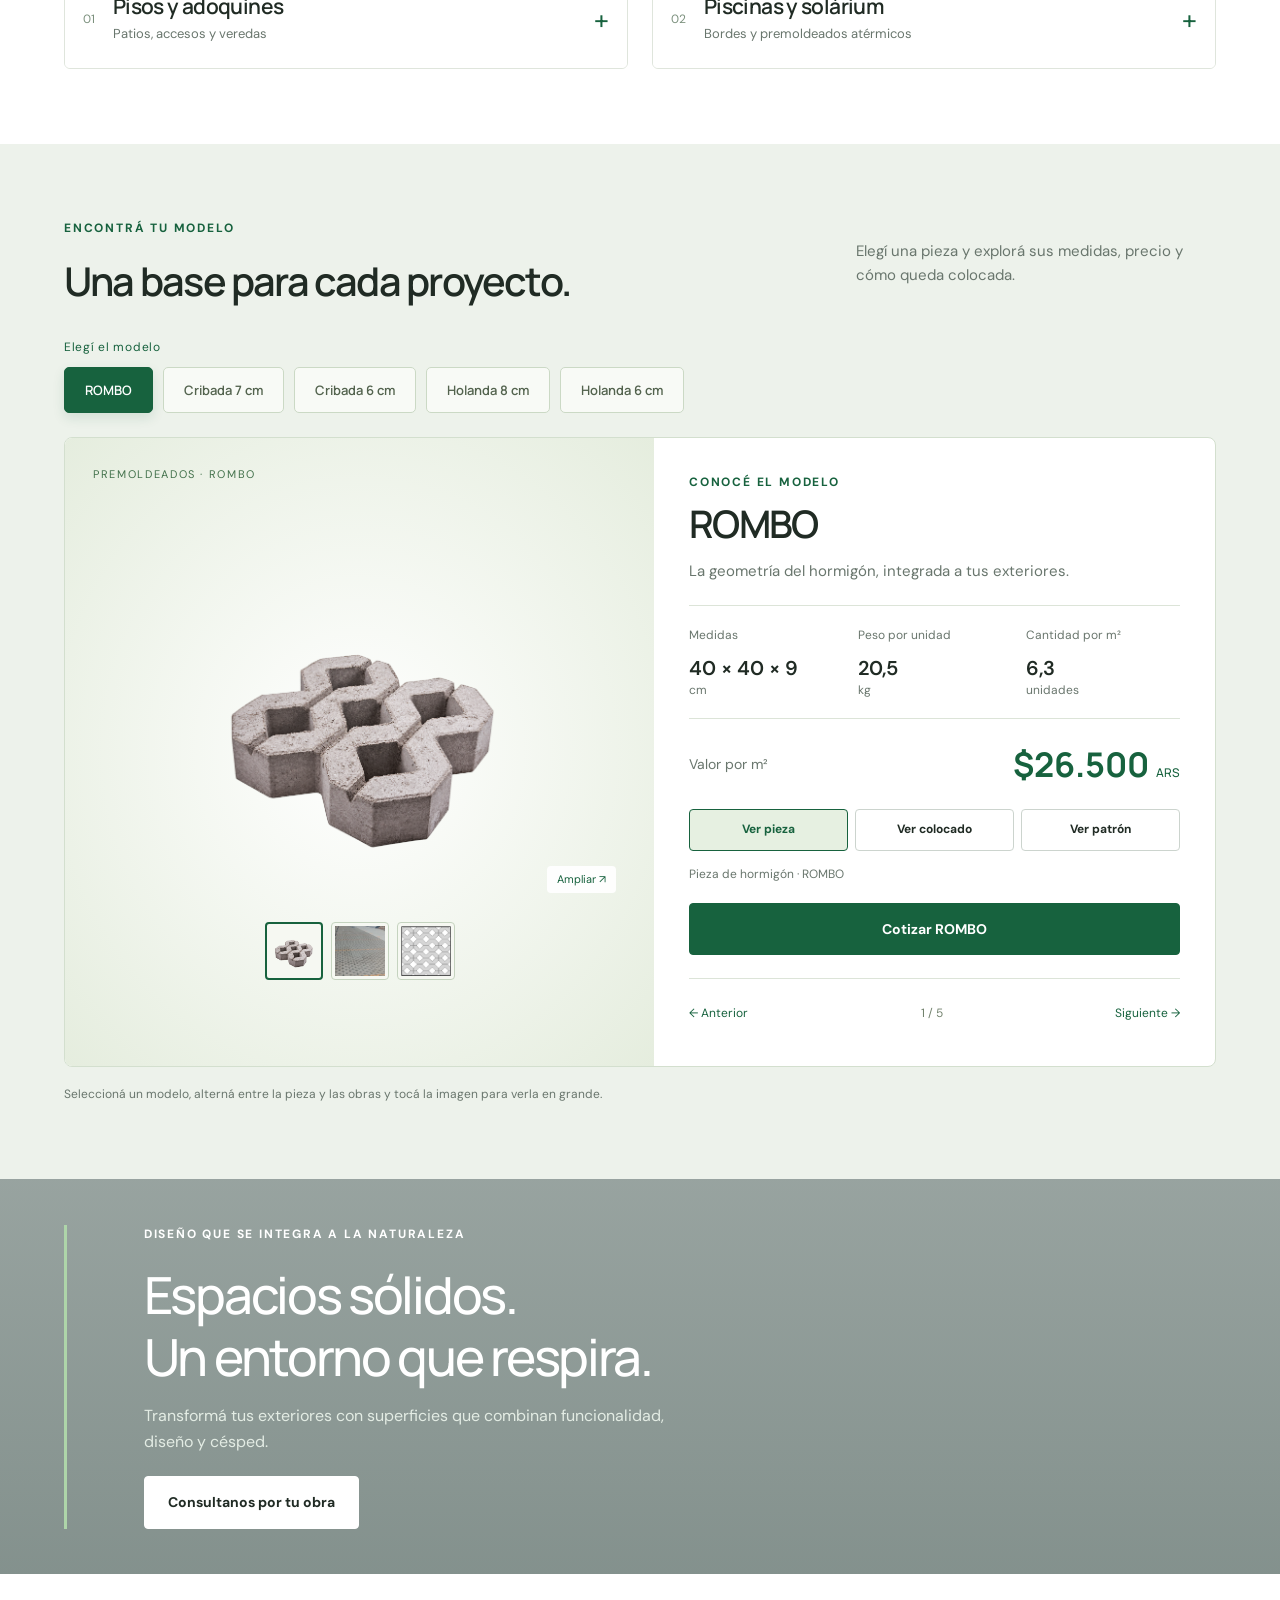
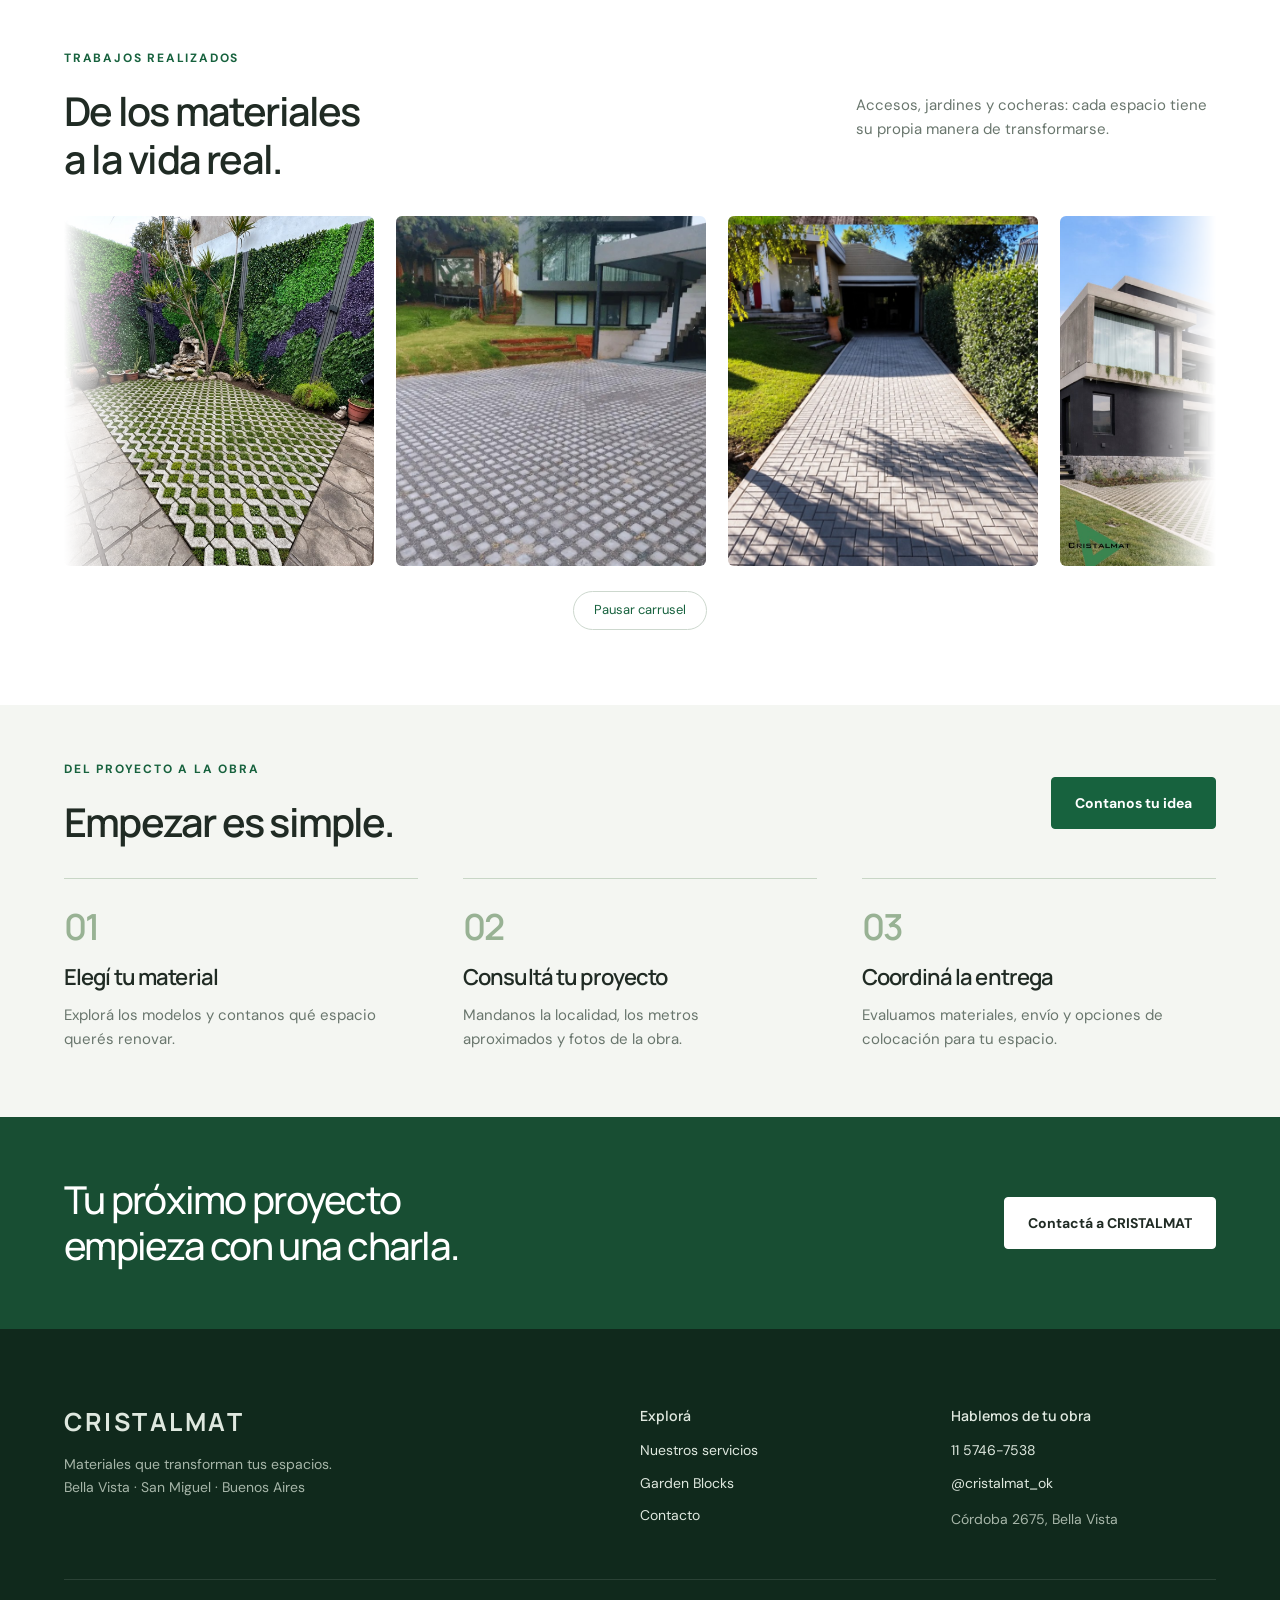
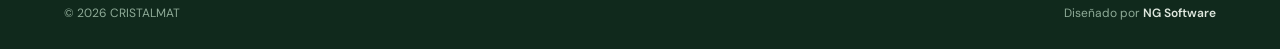
==== commit 9e844347: "Add files via upload" ====
--- a/index.html
+++ b/index.html
@@ -1 +1 @@
-<!DOCTYPE html><html lang="es-AR"><head><meta charset="UTF-8"><meta name="viewport" content="width=device-width, initial-scale=1"><title>Materiales para transformar tus espacios | CRISTALMAT</title><meta name="description" content="Garden Blocks, adoquines, premoldeados atérmicos y Wall Panel. Asesoramiento, envíos y colocación en Bella Vista, San Miguel."><meta name="theme-color" content="#174f39"><link rel="stylesheet" href="base.css"><link rel="stylesheet" href="design.css"><script src="app.js" defer></script></head><body class="cristalmat-design"><div class="topline"><div class="wrap"><span>Bella Vista · Buenos Aires</span><a href="https://wa.me/5491157467538">Asesoramiento y presupuestos · 11 5746-7538</a></div></div><header><a class="brand" href="index.html" aria-label="CRISTALMAT, inicio"><img src="assets/logo.png" alt="CRISTALMAT"></a><button class="menu-toggle" aria-expanded="false" aria-controls="menu">Menú</button><nav id="menu" aria-label="Principal"><a href="index.html">Inicio</a><a href="servicios.html">Servicios</a><a href="contacto.html">Contacto</a><a class="btn" href="https://wa.me/5491157467538" target="_blank" rel="noopener">Cotizá tu proyecto</a></nav></header><main><section class="hero"><picture class="hero-picture"><source media="(max-width: 650px)" srcset="assets/hero-mobile.png"><img src="assets/hero-desktop-original.jpg" alt="Garden Blocks, adoquines y jardín: trabajos de CRISTALMAT" fetchpriority="high"></picture><div class="hero-inner"><div class="eyebrow">CRISTALMAT · MATERIALES Y SOLUCIONES</div><img class="hero-logo" src="assets/logo.png" alt="CRISTALMAT"><h1>Tu proyecto.<br><span>Una base sólida.</span></h1></div><div class="hero-bottom"><div><span class="hero-label">CONSTRUÍ · RENOVÁ · TRANSFORMÁ</span><p>Premoldeados y revestimientos<br>para darle forma a tus espacios.</p></div><div class="actions"><a class="btn light" href="#productos">Explorá los productos</a><a class="btn" href="contacto.html">Pedí tu presupuesto</a></div></div></section><section class="solutions section"><div class="wrap"><div class="solutions-heading"><div class="eyebrow">SOLUCIONES PARA TUS PROYECTOS</div><h2 class="kinetic-title"><span>Materiales para construir,</span><span class="accent-words">renovar y transformar.</span></h2></div><div class="solutions-body"><p>En Cristalmat ofrecemos materiales y soluciones para proyectos residenciales, comerciales y profesionales.</p><p>Comercializamos premoldeados de hormigón, Garden Blocks, adoquines, losetas, bordes para piscinas, solárium y revestimientos.</p></div><div class="solutions-bottom"><div class="quality-line"><span>Calidad</span><span>Asesoramiento personalizado</span><span>Soluciones adaptadas a cada proyecto</span></div><div class="delivery-tag">Envíos a distintas zonas</div></div></div></section><section class="families section"><div class="wrap"><div class="heading-row"><div><div class="eyebrow">ENCONTRÁ TU SOLUCIÓN</div><h2>Materiales para cada espacio.</h2></div><a class="text-link" href="servicios.html">Todos nuestros servicios</a></div><div class="family-grid"><a class="family-card" href="servicios.html#materiales"><div class="family-image"><img src="assets/trabajo-nuevo-acceso.png" alt="Pisos y adoquines" loading="lazy"></div><div class="family-caption"><span class="family-index">01</span><div><h3>Pisos y adoquines</h3><p>Patios, accesos y veredas</p></div><span class="family-plus" aria-hidden="true">+</span></div></a><a class="family-card" href="servicios.html#atermicos"><div class="family-image"><img src="assets/servicio-pileta.png" alt="Piscinas y solárium · Imagen ilustrativa" loading="lazy"></div><div class="family-caption"><span class="family-index">02</span><div><h3>Piscinas y solárium</h3><p>Bordes y premoldeados atérmicos</p></div><span class="family-plus" aria-hidden="true">+</span></div></a><a class="family-card" href="servicios.html#panel"><div class="family-image"><img src="assets/servicio-panel.png" alt="Revestimientos · Imagen ilustrativa" loading="lazy"></div><div class="family-caption"><span class="family-index">03</span><div><h3>Revestimientos</h3><p>Wall Panel para tus interiores</p></div><span class="family-plus" aria-hidden="true">+</span></div></a></div></div></section><section class="section catalog modelador" id="productos"><div class="wrap"><div class="heading-row"><div><div class="eyebrow">ENCONTRÁ TU MODELO</div><h2>Una base para cada proyecto.</h2></div><p>Elegí una pieza y explorá sus medidas, precio y cómo queda colocada.</p></div><div class="model-picker"><label for="model-select">Elegí el modelo</label><select id="model-select"><option value="0">ROMBO</option><option value="1">Cribada 7 cm</option><option value="2">Cribada 6 cm</option><option value="3">Holanda 8 cm</option><option value="4">Holanda 6 cm</option></select><div class="model-buttons" role="group" aria-label="Elegí el modelo"><button type="button" data-model="0" aria-pressed="true">ROMBO</button><button type="button" data-model="1" aria-pressed="false">Cribada 7 cm</button><button type="button" data-model="2" aria-pressed="false">Cribada 6 cm</button><button type="button" data-model="3" aria-pressed="false">Holanda 8 cm</button><button type="button" data-model="4" aria-pressed="false">Holanda 6 cm</button></div></div><article class="rombo-feature" id="modelo-rombo"><div class="rombo-visual"><span class="rombo-badge" id="model-badge">GARDEN BLOCK · ROMBO</span><button type="button" class="model-main-image" aria-label="Ampliar imagen del modelo ROMBO" aria-haspopup="dialog"><img class="rombo-cutout" id="model-image" src="assets/rombo-producto.png" alt="Modelo ROMBO" loading="lazy"><span class="zoom-hint">Ampliar ↗</span></button><div class="model-thumbs" role="group" aria-label="Imágenes del modelo"></div></div><div class="rombo-info"><div class="eyebrow">CONOCÉ EL MODELO</div><h3 id="model-name">ROMBO</h3><p class="rombo-intro" id="model-description">La geometría del hormigón, integrada a tus exteriores.</p><dl class="rombo-specs"><div><dt>Medidas</dt><dd><span id="model-measures">40 × 40 × 9</span><small>cm</small></dd></div><div><dt>Peso por unidad</dt><dd><span id="model-weight">20,5</span><small>kg</small></dd></div><div><dt>Cantidad por m²</dt><dd><span id="model-quantity">6,3</span><small>unidades</small></dd></div></dl><p class="reinforcement" id="model-reinforcement" hidden>Refuerzo interior · Hierro de 4,2 mm</p><div class="rombo-price"><span>Valor por m²</span><strong><span id="model-price">$26.500</span> <small>ARS</small></strong></div><div class="rombo-views" role="group" aria-label="Vista del modelo"><button type="button" class="btn outline" data-model-view="piece" aria-pressed="true">Ver pieza</button><button type="button" class="btn outline" data-model-view="works" aria-pressed="false">Ver colocado</button><button type="button" class="btn outline" data-model-view="pattern" aria-pressed="false">Ver patrón</button></div><p class="model-view-caption" id="model-caption" aria-live="polite">Pieza de hormigón · ROMBO</p><a class="btn rombo-quote" id="model-quote" href="https://wa.me/5491157467538?text=Hola%2C%20quiero%20cotizar%20el%20modelo%20ROMBO." target="_blank" rel="noopener">Cotizar modelo ROMBO</a><div class="model-navigation"><button type="button" id="model-prev" aria-label="Modelo anterior">← Anterior</button><span id="model-counter">1 / 5</span><button type="button" id="model-next" aria-label="Modelo siguiente">Siguiente →</button></div></div></article><p class="model-guide">Seleccioná un modelo, alterná entre la pieza y las obras y tocá la imagen para verla en grande.</p></div></section><section class="parallax"><div class="wrap"><div class="eyebrow">Diseño que se integra a la naturaleza</div><h2>Espacios sólidos.<br>Un entorno que respira.</h2><p>Transformá tus exteriores con superficies que combinan funcionalidad, diseño y césped.</p><a class="btn light" href="contacto.html">Consultanos por tu obra</a></div></section><section class="section"><div class="wrap"><div class="heading-row"><div><div class="eyebrow">Trabajos realizados</div><h2>De los materiales<br>a la vida real.</h2></div><p>Accesos, jardines y cocheras: cada espacio tiene su propia manera de transformarse.</p></div><div class="carousel-shell"><div class="carousel" aria-label="Galería de trabajos"><div class="carousel-track"><div class="carousel-group"><figure><img src="assets/hero-mobile.png" alt="Jardín con Garden Blocks" loading="lazy"></figure><figure><img src="assets/trabajo-nuevo-casa.png" alt="Patio residencial con losetas cribadas" loading="lazy"></figure><figure><img src="assets/trabajo-nuevo-acceso.png" alt="Acceso residencial con adoquines" loading="lazy"></figure><figure><img src="assets/casa.png" alt="Acceso residencial con Garden Blocks" loading="lazy"></figure><figure><img src="assets/jardin.png" alt="Jardín con pavimento permeable" loading="lazy"></figure><figure><img src="assets/edificio.png" alt="Acceso a edificio" loading="lazy"></figure><figure><img src="assets/trabajo-17.png" alt="Trabajo y proceso de colocación de CRISTALMAT" loading="lazy"></figure><figure><img src="assets/trabajo-18.png" alt="Trabajo y proceso de colocación de CRISTALMAT" loading="lazy"></figure><figure><img src="assets/trabajo-19.png" alt="Trabajo y proceso de colocación de CRISTALMAT" loading="lazy"></figure><figure><img src="assets/trabajo-20.png" alt="Trabajo y proceso de colocación de CRISTALMAT" loading="lazy"></figure><figure><img src="assets/trabajo-21.png" alt="Trabajo y proceso de colocación de CRISTALMAT" loading="lazy"></figure><figure><img src="assets/trabajo-22.png" alt="Trabajo y proceso de colocación de CRISTALMAT" loading="lazy"></figure><figure><img src="assets/trabajo-23.png" alt="Trabajo y proceso de colocación de CRISTALMAT" loading="lazy"></figure><figure><img src="assets/trabajo-24.png" alt="Trabajo y proceso de colocación de CRISTALMAT" loading="lazy"></figure><figure><img src="assets/trabajo-25.png" alt="Trabajo y proceso de colocación de CRISTALMAT" loading="lazy"></figure><figure><img src="assets/trabajo-26.png" alt="Trabajo y proceso de colocación de CRISTALMAT" loading="lazy"></figure><figure><img src="assets/trabajo-27.png" alt="Trabajo y proceso de colocación de CRISTALMAT" loading="lazy"></figure><figure><img src="assets/trabajo-28.png" alt="Trabajo y proceso de colocación de CRISTALMAT" loading="lazy"></figure></div><div class="carousel-group" aria-hidden="true"><figure><img src="assets/hero-mobile.png" alt="" loading="lazy"></figure><figure><img src="assets/trabajo-nuevo-casa.png" alt="" loading="lazy"></figure><figure><img src="assets/trabajo-nuevo-acceso.png" alt="" loading="lazy"></figure><figure><img src="assets/casa.png" alt="" loading="lazy"></figure><figure><img src="assets/jardin.png" alt="" loading="lazy"></figure><figure><img src="assets/edificio.png" alt="" loading="lazy"></figure><figure><img src="assets/trabajo-17.png" alt="" loading="lazy"></figure><figure><img src="assets/trabajo-18.png" alt="" loading="lazy"></figure><figure><img src="assets/trabajo-19.png" alt="" loading="lazy"></figure><figure><img src="assets/trabajo-20.png" alt="" loading="lazy"></figure><figure><img src="assets/trabajo-21.png" alt="" loading="lazy"></figure><figure><img src="assets/trabajo-22.png" alt="" loading="lazy"></figure><figure><img src="assets/trabajo-23.png" alt="" loading="lazy"></figure><figure><img src="assets/trabajo-24.png" alt="" loading="lazy"></figure><figure><img src="assets/trabajo-25.png" alt="" loading="lazy"></figure><figure><img src="assets/trabajo-26.png" alt="" loading="lazy"></figure><figure><img src="assets/trabajo-27.png" alt="" loading="lazy"></figure><figure><img src="assets/trabajo-28.png" alt="" loading="lazy"></figure></div></div></div><button class="carousel-toggle" type="button" aria-pressed="false">Pausar carrusel</button></div></div></section><section class="project-steps section"><div class="wrap"><div class="heading-row"><div><div class="eyebrow">DEL PROYECTO A LA OBRA</div><h2>Empezar es simple.</h2></div><a class="btn" href="contacto.html">Contanos tu idea</a></div><div class="steps-grid"><article><span>01</span><h3>Elegí tu material</h3><p>Explorá los modelos y contanos qué espacio querés renovar.</p></article><article><span>02</span><h3>Consultá tu proyecto</h3><p>Mandanos la localidad, los metros aproximados y fotos de la obra.</p></article><article><span>03</span><h3>Coordiná la entrega</h3><p>Evaluamos materiales, envío y opciones de colocación para tu espacio.</p></article></div></div></section><section class="cta"><div class="wrap"><h2>Tu próximo proyecto<br>empieza con una charla.</h2><a class="btn light" href="contacto.html">Contactá a CRISTALMAT</a></div></section></main><footer><div class="wrap"><div class="footer-grid"><div><a class="footer-brand" href="index.html">CRISTALMAT</a><p>Materiales que transforman tus espacios.<br>Bella Vista · San Miguel · Buenos Aires</p></div><div><h3>Explorá</h3><a href="servicios.html">Nuestros servicios</a><a href="index.html#productos">Garden Blocks</a><a href="contacto.html">Contacto</a></div><div><h3>Hablemos de tu obra</h3><a href="https://wa.me/5491157467538">11 5746-7538</a><a href="https://www.instagram.com/cristalmat_ok/" target="_blank" rel="noopener">@cristalmat_ok</a><p>Córdoba 2675, Bella Vista</p></div></div><div class="copyright"><span>© 2026 CRISTALMAT</span><span>Diseñado por <strong>NG Software</strong></span></div></div></footer></body></html>
+<!DOCTYPE html><html lang="es-AR"><head><meta charset="UTF-8"><meta name="viewport" content="width=device-width, initial-scale=1"><title>Materiales para transformar tus espacios | CRISTALMAT</title><meta name="description" content="Garden Blocks, adoquines, losetas y premoldeados atérmicos. Asesoramiento, envíos y colocación en Bella Vista, San Miguel."><meta name="theme-color" content="#174f39"><link rel="stylesheet" href="base.css"><link rel="stylesheet" href="design.css"><script src="app.js" defer></script></head><body class="cristalmat-design"><div class="topline"><div class="wrap"><span>Bella Vista · Buenos Aires</span><a href="https://wa.me/5491157467538">Asesoramiento y presupuestos · 11 5746-7538</a></div></div><header><a class="brand" href="index.html" aria-label="CRISTALMAT, inicio"><img src="assets/logo.png" alt="CRISTALMAT"></a><button class="menu-toggle" aria-expanded="false" aria-controls="menu">Menú</button><nav id="menu" aria-label="Principal"><a href="index.html">Inicio</a><a href="servicios.html">Servicios</a><a href="contacto.html">Contacto</a><a class="btn" href="https://wa.me/5491157467538" target="_blank" rel="noopener">Cotizá tu proyecto</a></nav></header><main><section class="hero"><picture class="hero-picture"><source media="(max-width: 650px)" srcset="assets/hero-mobile.png"><img src="assets/hero-desktop-original.jpg" alt="Garden Blocks, adoquines y jardín: trabajos de CRISTALMAT" fetchpriority="high"></picture><div class="hero-inner"><div class="eyebrow">CRISTALMAT · MATERIALES Y SOLUCIONES</div><img class="hero-logo" src="assets/logo.png" alt="CRISTALMAT"><h1>Tu proyecto.<br><span>Una base sólida.</span></h1></div><div class="hero-bottom"><div><span class="hero-label">CONSTRUÍ · RENOVÁ · TRANSFORMÁ</span><p>Premoldeados de hormigón<br>para darle forma a tus espacios.</p></div><div class="actions"><a class="btn light" href="#productos">Explorá los productos</a><a class="btn" href="contacto.html">Pedí tu presupuesto</a></div></div></section><section class="solutions section"><div class="wrap"><div class="solutions-heading"><div class="eyebrow">SOLUCIONES PARA TUS PROYECTOS</div><h2 class="kinetic-title"><span>Materiales para construir,</span><span class="accent-words">renovar y transformar.</span></h2></div><div class="solutions-body"><p>En Cristalmat ofrecemos materiales y soluciones para proyectos residenciales, comerciales y profesionales.</p><p>Comercializamos premoldeados de hormigón, Garden Blocks, adoquines, losetas, bordes para piscinas y solárium.</p></div><div class="solutions-bottom"><div class="quality-line"><span>Calidad</span><span>Asesoramiento personalizado</span><span>Soluciones adaptadas a cada proyecto</span></div><div class="delivery-tag">Envíos a distintas zonas</div></div></div></section><section class="families section"><div class="wrap"><div class="heading-row"><div><div class="eyebrow">ENCONTRÁ TU SOLUCIÓN</div><h2>Materiales para cada espacio.</h2></div><a class="text-link" href="servicios.html">Todos nuestros servicios</a></div><div class="family-grid"><a class="family-card" href="servicios.html#adoquines"><div class="family-image"><img src="assets/trabajo-nuevo-acceso.png" alt="Pisos y adoquines" loading="lazy"></div><div class="family-caption"><span class="family-index">01</span><div><h3>Pisos y adoquines</h3><p>Patios, accesos y veredas</p></div><span class="family-plus" aria-hidden="true">+</span></div></a><a class="family-card" href="servicios.html#atermicos"><div class="family-image"><img src="assets/servicio-pileta.png" alt="Piscinas y solárium · Imagen ilustrativa" loading="lazy"></div><div class="family-caption"><span class="family-index">02</span><div><h3>Piscinas y solárium</h3><p>Bordes y premoldeados atérmicos</p></div><span class="family-plus" aria-hidden="true">+</span></div></a></div></div></section><section class="section catalog modelador" id="productos"><div class="wrap"><div class="heading-row"><div><div class="eyebrow">ENCONTRÁ TU MODELO</div><h2>Una base para cada proyecto.</h2></div><p>Elegí una pieza y explorá sus medidas, precio y cómo queda colocada.</p></div><div class="model-picker"><label for="model-select">Elegí el modelo</label><select id="model-select"><option value="0">ROMBO</option><option value="1">Cribada 7 cm</option><option value="2">Cribada 6 cm</option><option value="3">Holanda 8 cm</option><option value="4">Holanda 6 cm</option></select><div class="model-buttons" role="group" aria-label="Elegí el modelo"><button type="button" data-model="0" aria-pressed="true">ROMBO</button><button type="button" data-model="1" aria-pressed="false">Cribada 7 cm</button><button type="button" data-model="2" aria-pressed="false">Cribada 6 cm</button><button type="button" data-model="3" aria-pressed="false">Holanda 8 cm</button><button type="button" data-model="4" aria-pressed="false">Holanda 6 cm</button></div></div><article class="rombo-feature" id="modelo-rombo"><div class="rombo-visual"><span class="rombo-badge" id="model-badge">GARDEN BLOCK · ROMBO</span><button type="button" class="model-main-image" aria-label="Ampliar imagen del modelo ROMBO" aria-haspopup="dialog"><img class="rombo-cutout" id="model-image" src="assets/rombo-producto.png" alt="Modelo ROMBO" loading="lazy"><span class="zoom-hint">Ampliar ↗</span></button><div class="model-thumbs" role="group" aria-label="Imágenes del modelo"></div></div><div class="rombo-info"><div class="eyebrow">CONOCÉ EL MODELO</div><h3 id="model-name">ROMBO</h3><p class="rombo-intro" id="model-description">La geometría del hormigón, integrada a tus exteriores.</p><dl class="rombo-specs"><div><dt>Medidas</dt><dd><span id="model-measures">40 × 40 × 9</span><small>cm</small></dd></div><div><dt>Peso por unidad</dt><dd><span id="model-weight">20,5</span><small>kg</small></dd></div><div><dt>Cantidad por m²</dt><dd><span id="model-quantity">6,3</span><small>unidades</small></dd></div></dl><p class="reinforcement" id="model-reinforcement" hidden>Refuerzo interior · Hierro de 4,2 mm</p><div class="rombo-price"><span>Valor por m²</span><strong><span id="model-price">$26.500</span> <small>ARS</small></strong></div><div class="rombo-views" role="group" aria-label="Vista del modelo"><button type="button" class="btn outline" data-model-view="piece" aria-pressed="true">Ver pieza</button><button type="button" class="btn outline" data-model-view="works" aria-pressed="false">Ver colocado</button><button type="button" class="btn outline" data-model-view="pattern" aria-pressed="false">Ver patrón</button></div><p class="model-view-caption" id="model-caption" aria-live="polite">Pieza de hormigón · ROMBO</p><a class="btn rombo-quote" id="model-quote" href="https://wa.me/5491157467538?text=Hola%2C%20quiero%20cotizar%20el%20modelo%20ROMBO." target="_blank" rel="noopener">Cotizar modelo ROMBO</a><div class="model-navigation"><button type="button" id="model-prev" aria-label="Modelo anterior">← Anterior</button><span id="model-counter">1 / 5</span><button type="button" id="model-next" aria-label="Modelo siguiente">Siguiente →</button></div></div></article><p class="model-guide">Seleccioná un modelo, alterná entre la pieza y las obras y tocá la imagen para verla en grande.</p></div></section><section class="parallax"><div class="wrap"><div class="eyebrow">Diseño que se integra a la naturaleza</div><h2>Espacios sólidos.<br>Un entorno que respira.</h2><p>Transformá tus exteriores con superficies que combinan funcionalidad, diseño y césped.</p><a class="btn light" href="contacto.html">Consultanos por tu obra</a></div></section><section class="section"><div class="wrap"><div class="heading-row"><div><div class="eyebrow">Trabajos realizados</div><h2>De los materiales<br>a la vida real.</h2></div><p>Accesos, jardines y cocheras: cada espacio tiene su propia manera de transformarse.</p></div><div class="carousel-shell"><div class="carousel" aria-label="Galería de trabajos"><div class="carousel-track"><div class="carousel-group"><figure><img src="assets/hero-mobile.png" alt="Jardín con Garden Blocks" loading="lazy"></figure><figure><img src="assets/trabajo-nuevo-casa.png" alt="Patio residencial con losetas cribadas" loading="lazy"></figure><figure><img src="assets/trabajo-nuevo-acceso.png" alt="Acceso residencial con adoquines" loading="lazy"></figure><figure><img src="assets/casa.png" alt="Acceso residencial con Garden Blocks" loading="lazy"></figure><figure><img src="assets/jardin.png" alt="Jardín con pavimento permeable" loading="lazy"></figure><figure><img src="assets/edificio.png" alt="Acceso a edificio" loading="lazy"></figure><figure><img src="assets/trabajo-17.png" alt="Trabajo y proceso de colocación de CRISTALMAT" loading="lazy"></figure><figure><img src="assets/trabajo-18.png" alt="Trabajo y proceso de colocación de CRISTALMAT" loading="lazy"></figure><figure><img src="assets/trabajo-19.png" alt="Trabajo y proceso de colocación de CRISTALMAT" loading="lazy"></figure><figure><img src="assets/trabajo-20.png" alt="Trabajo y proceso de colocación de CRISTALMAT" loading="lazy"></figure><figure><img src="assets/trabajo-21.png" alt="Trabajo y proceso de colocación de CRISTALMAT" loading="lazy"></figure><figure><img src="assets/trabajo-22.png" alt="Trabajo y proceso de colocación de CRISTALMAT" loading="lazy"></figure><figure><img src="assets/trabajo-23.png" alt="Trabajo y proceso de colocación de CRISTALMAT" loading="lazy"></figure><figure><img src="assets/trabajo-24.png" alt="Trabajo y proceso de colocación de CRISTALMAT" loading="lazy"></figure><figure><img src="assets/trabajo-25.png" alt="Trabajo y proceso de colocación de CRISTALMAT" loading="lazy"></figure><figure><img src="assets/trabajo-26.png" alt="Trabajo y proceso de colocación de CRISTALMAT" loading="lazy"></figure><figure><img src="assets/trabajo-27.png" alt="Trabajo y proceso de colocación de CRISTALMAT" loading="lazy"></figure><figure><img src="assets/trabajo-28.png" alt="Trabajo y proceso de colocación de CRISTALMAT" loading="lazy"></figure></div><div class="carousel-group" aria-hidden="true"><figure><img src="assets/hero-mobile.png" alt="" loading="lazy"></figure><figure><img src="assets/trabajo-nuevo-casa.png" alt="" loading="lazy"></figure><figure><img src="assets/trabajo-nuevo-acceso.png" alt="" loading="lazy"></figure><figure><img src="assets/casa.png" alt="" loading="lazy"></figure><figure><img src="assets/jardin.png" alt="" loading="lazy"></figure><figure><img src="assets/edificio.png" alt="" loading="lazy"></figure><figure><img src="assets/trabajo-17.png" alt="" loading="lazy"></figure><figure><img src="assets/trabajo-18.png" alt="" loading="lazy"></figure><figure><img src="assets/trabajo-19.png" alt="" loading="lazy"></figure><figure><img src="assets/trabajo-20.png" alt="" loading="lazy"></figure><figure><img src="assets/trabajo-21.png" alt="" loading="lazy"></figure><figure><img src="assets/trabajo-22.png" alt="" loading="lazy"></figure><figure><img src="assets/trabajo-23.png" alt="" loading="lazy"></figure><figure><img src="assets/trabajo-24.png" alt="" loading="lazy"></figure><figure><img src="assets/trabajo-25.png" alt="" loading="lazy"></figure><figure><img src="assets/trabajo-26.png" alt="" loading="lazy"></figure><figure><img src="assets/trabajo-27.png" alt="" loading="lazy"></figure><figure><img src="assets/trabajo-28.png" alt="" loading="lazy"></figure></div></div></div><button class="carousel-toggle" type="button" aria-pressed="false">Pausar carrusel</button></div></div></section><section class="project-steps section"><div class="wrap"><div class="heading-row"><div><div class="eyebrow">DEL PROYECTO A LA OBRA</div><h2>Empezar es simple.</h2></div><a class="btn" href="contacto.html">Contanos tu idea</a></div><div class="steps-grid"><article><span>01</span><h3>Elegí tu material</h3><p>Explorá los modelos y contanos qué espacio querés renovar.</p></article><article><span>02</span><h3>Consultá tu proyecto</h3><p>Mandanos la localidad, los metros aproximados y fotos de la obra.</p></article><article><span>03</span><h3>Coordiná la entrega</h3><p>Evaluamos materiales, envío y opciones de colocación para tu espacio.</p></article></div></div></section><section class="cta"><div class="wrap"><h2>Tu próximo proyecto<br>empieza con una charla.</h2><a class="btn light" href="contacto.html">Contactá a CRISTALMAT</a></div></section></main><footer><div class="wrap"><div class="footer-grid"><div><a class="footer-brand" href="index.html">CRISTALMAT</a><p>Materiales que transforman tus espacios.<br>Bella Vista · San Miguel · Buenos Aires</p></div><div><h3>Explorá</h3><a href="servicios.html">Nuestros servicios</a><a href="index.html#productos">Garden Blocks</a><a href="contacto.html">Contacto</a></div><div><h3>Hablemos de tu obra</h3><a href="https://wa.me/5491157467538">11 5746-7538</a><a href="https://www.instagram.com/cristalmat_ok/" target="_blank" rel="noopener">@cristalmat_ok</a><p>Córdoba 2675, Bella Vista</p></div></div><div class="copyright"><span>© 2026 CRISTALMAT</span><span>Diseñado por <strong>NG Software</strong></span></div></div></footer></body></html>
--- a/design.css
+++ b/design.css
@@ -11,3 +11,6 @@
 .modelador .rombo-feature{margin-bottom:0}.model-picker{margin-bottom:24px}.model-picker label{display:block;font-size:12px;letter-spacing:.06em;margin-bottom:10px;color:var(--green)}.model-picker select{display:none}.model-buttons{display:flex;gap:10px;flex-wrap:wrap}.model-buttons button{border:1px solid #cbd9c5;border-radius:5px;background:#f8faf6;padding:13px 20px;color:#53634e;cursor:pointer;font:600 13px Manrope}.model-buttons button[aria-pressed=true]{background:var(--green);color:white;border-color:var(--green);box-shadow:0 5px 12px #17623e20}.modelador .rombo-visual{padding:60px 30px 22px;display:flex;flex-direction:column;min-height:530px}.model-main-image{display:block;position:relative;width:100%;height:340px;border:0;padding:0;background:none;cursor:zoom-in}.model-main-image img{width:100%;height:100%;object-fit:contain;max-height:none;transition:opacity .25s,transform .4s}.model-main-image:hover img{transform:scale(1.025)}.model-main-image img.model-photo{border-radius:5px;object-fit:cover}.model-main-image img.rombo-corrected{filter:contrast(1.22) saturate(1.28)}.zoom-hint{position:absolute;right:8px;bottom:9px;background:#fffE;border-radius:4px;color:var(--green);font-size:11px;padding:5px 10px}.model-thumbs{display:flex;justify-content:center;gap:8px;margin-top:20px;min-height:58px}.model-thumbs button{width:58px;height:58px;overflow:hidden;border:1px solid #c5d3bf;border-radius:4px;padding:3px;background:#f6f8f2;cursor:pointer}.model-thumbs button[aria-pressed=true]{border:2px solid var(--green)}.model-thumbs img{width:100%;height:100%;object-fit:cover}.model-thumbs button:first-child img{object-fit:contain}.modelador .rombo-info{padding:35px}.modelador .rombo-info h3{font-size:38px;min-height:46px}.modelador .rombo-views{gap:7px}.modelador .rombo-views button{font-size:12px;padding:10px 7px}.modelador .rombo-views button[aria-pressed=true]{background:#e6f0e1;border-color:var(--green);color:var(--green)}.model-view-caption{font-size:12px;margin:14px 0 18px;min-height:20px}.model-navigation{display:flex;justify-content:space-between;align-items:center;margin-top:23px;border-top:1px solid #dce4d8;padding-top:17px;font-size:12px;color:#71816c}.model-navigation button{background:none;border:0;color:var(--green);font-size:12px;padding:8px 0;cursor:pointer}.model-guide{font-size:12px;margin:18px 0 0}.model-buttons button:focus-visible,.model-thumbs button:focus-visible,.model-main-image:focus-visible{outline:3px solid #54996a;outline-offset:3px}.modelador .reinforcement[hidden]{display:none}@media(max-width:850px){.modelador .rombo-feature{grid-template-columns:1fr 1fr}.modelador .rombo-info{padding:25px}.modelador .rombo-visual{padding:60px 22px 22px;min-height:500px}.modelador .rombo-info h3{font-size:30px}.modelador .rombo-specs{grid-template-columns:1fr 1fr;gap:13px}.modelador .rombo-specs>div:first-child{grid-column:1/-1}.modelador .rombo-intro{font-size:14px}}@media(max-width:650px){.modelador .rombo-feature{grid-template-columns:1fr}.model-buttons{display:none}.model-picker select{display:block;width:100%;border:1px solid #b7cbb0;background:white;border-radius:5px;color:var(--ink);padding:14px;font-size:16px}.modelador .rombo-visual{min-height:360px;padding:50px 22px 20px}.model-main-image{height:235px}.modelador .rombo-badge{top:20px;left:23px;font-size:10px}.model-thumbs{margin-top:13px;min-height:48px}.model-thumbs button{width:48px;height:48px}.modelador .rombo-info{padding:25px}.modelador .rombo-info h3{font-size:32px;min-height:0}.modelador .rombo-specs{grid-template-columns:1.5fr 1fr 1fr;gap:10px}.modelador .rombo-specs>div:first-child{grid-column:auto}.modelador .rombo-specs dd{font-size:16px}.modelador .rombo-specs dt{font-size:11px}.modelador .rombo-views{flex-wrap:wrap}.modelador .rombo-views button{padding:12px 7px}.model-guide{font-size:12px}.modelador .rombo-price strong{font-size:31px}}@media(prefers-reduced-motion:reduce){.model-main-image img{transition:none}.model-main-image:hover img{transform:none}}
 .modelador .rombo-views button[hidden]{display:none}
 .model-main-image img.model-photo{object-fit:contain}
+
+.service-model-link{display:inline-block;margin-top:18px}.service-model-options{display:flex;gap:10px;margin-top:20px;flex-wrap:wrap}.service-model-options a{border:1px solid #cbd8c6;border-radius:5px;padding:12px 14px;background:#f5f8f1;flex:1;min-width:120px;transition:background .2s}.service-model-options a:hover{background:#e7f0e1}.service-model-options strong{display:block;font-size:13px;color:var(--green)}.service-model-options span{display:block;font-size:11px;margin-top:4px;color:var(--muted)}
+.family-grid{grid-template-columns:repeat(2,minmax(0,1fr))}@media(max-width:650px){.family-grid{grid-template-columns:1fr}}
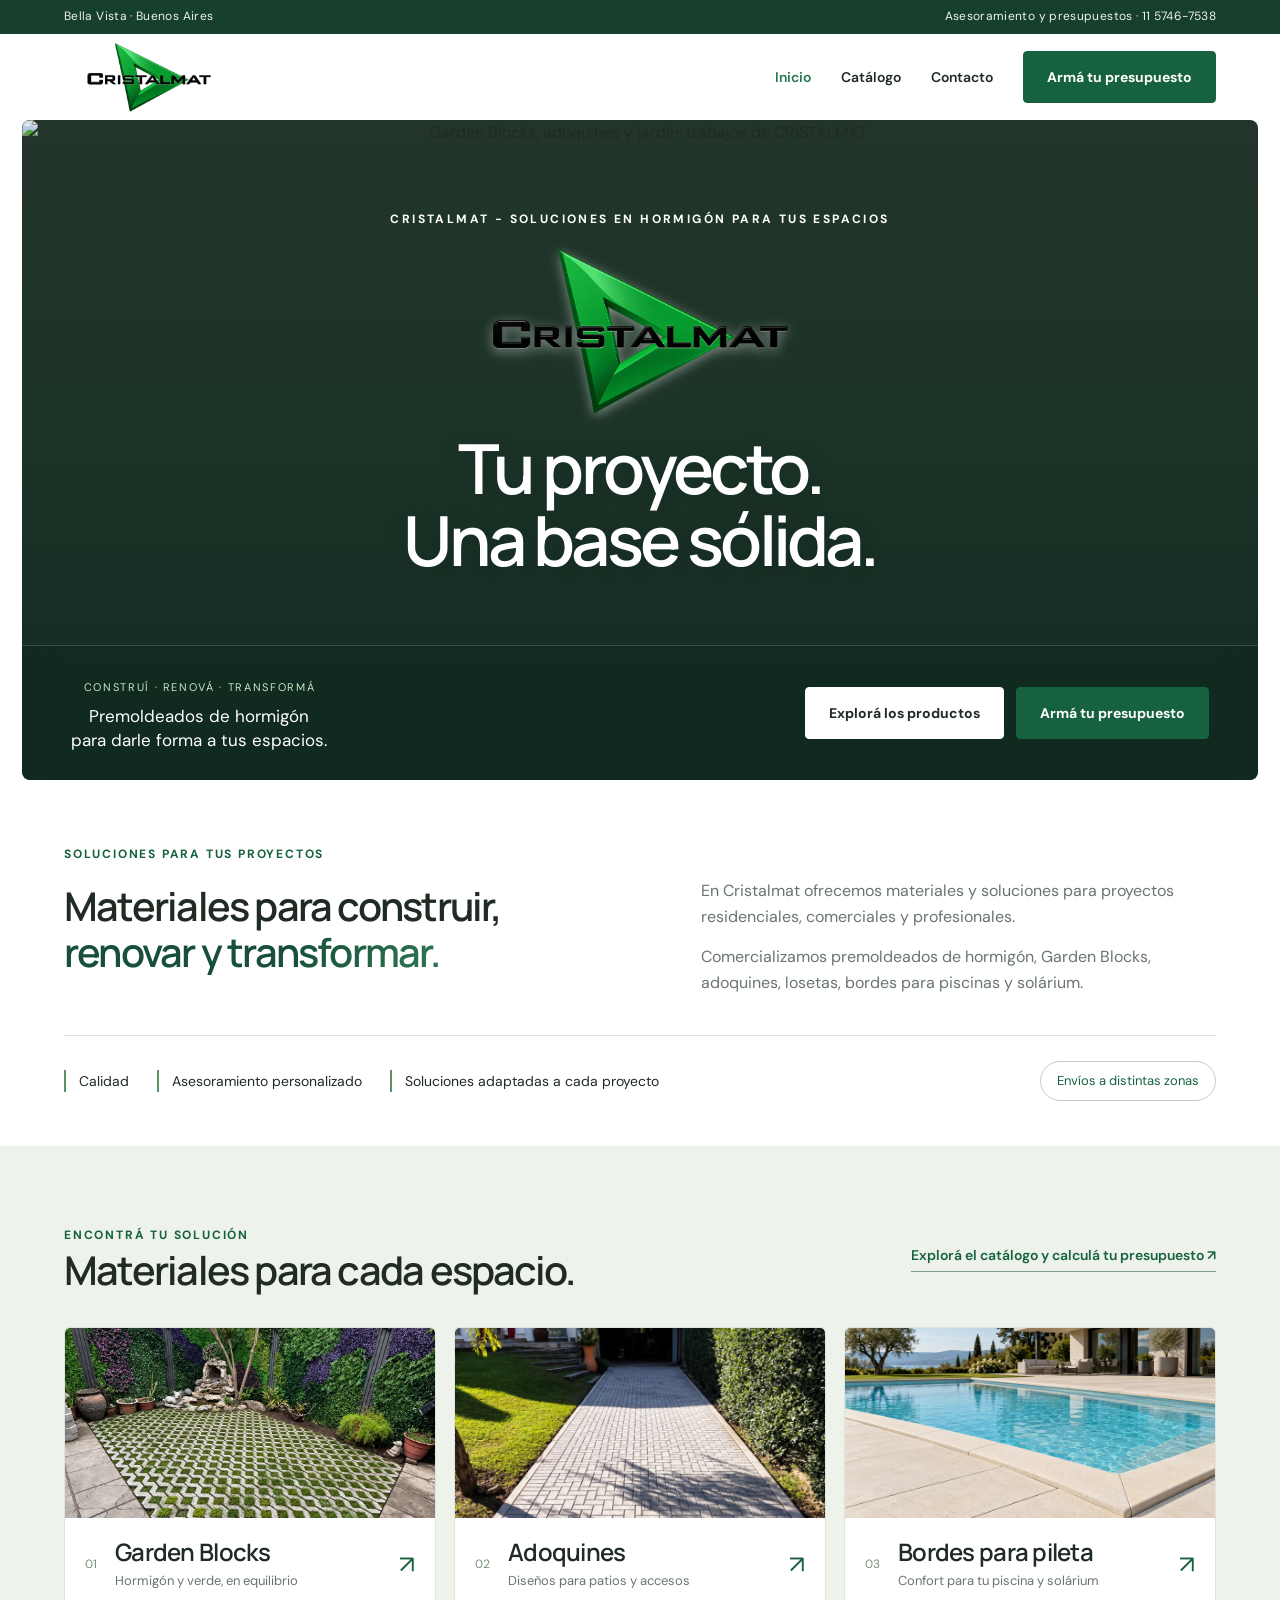
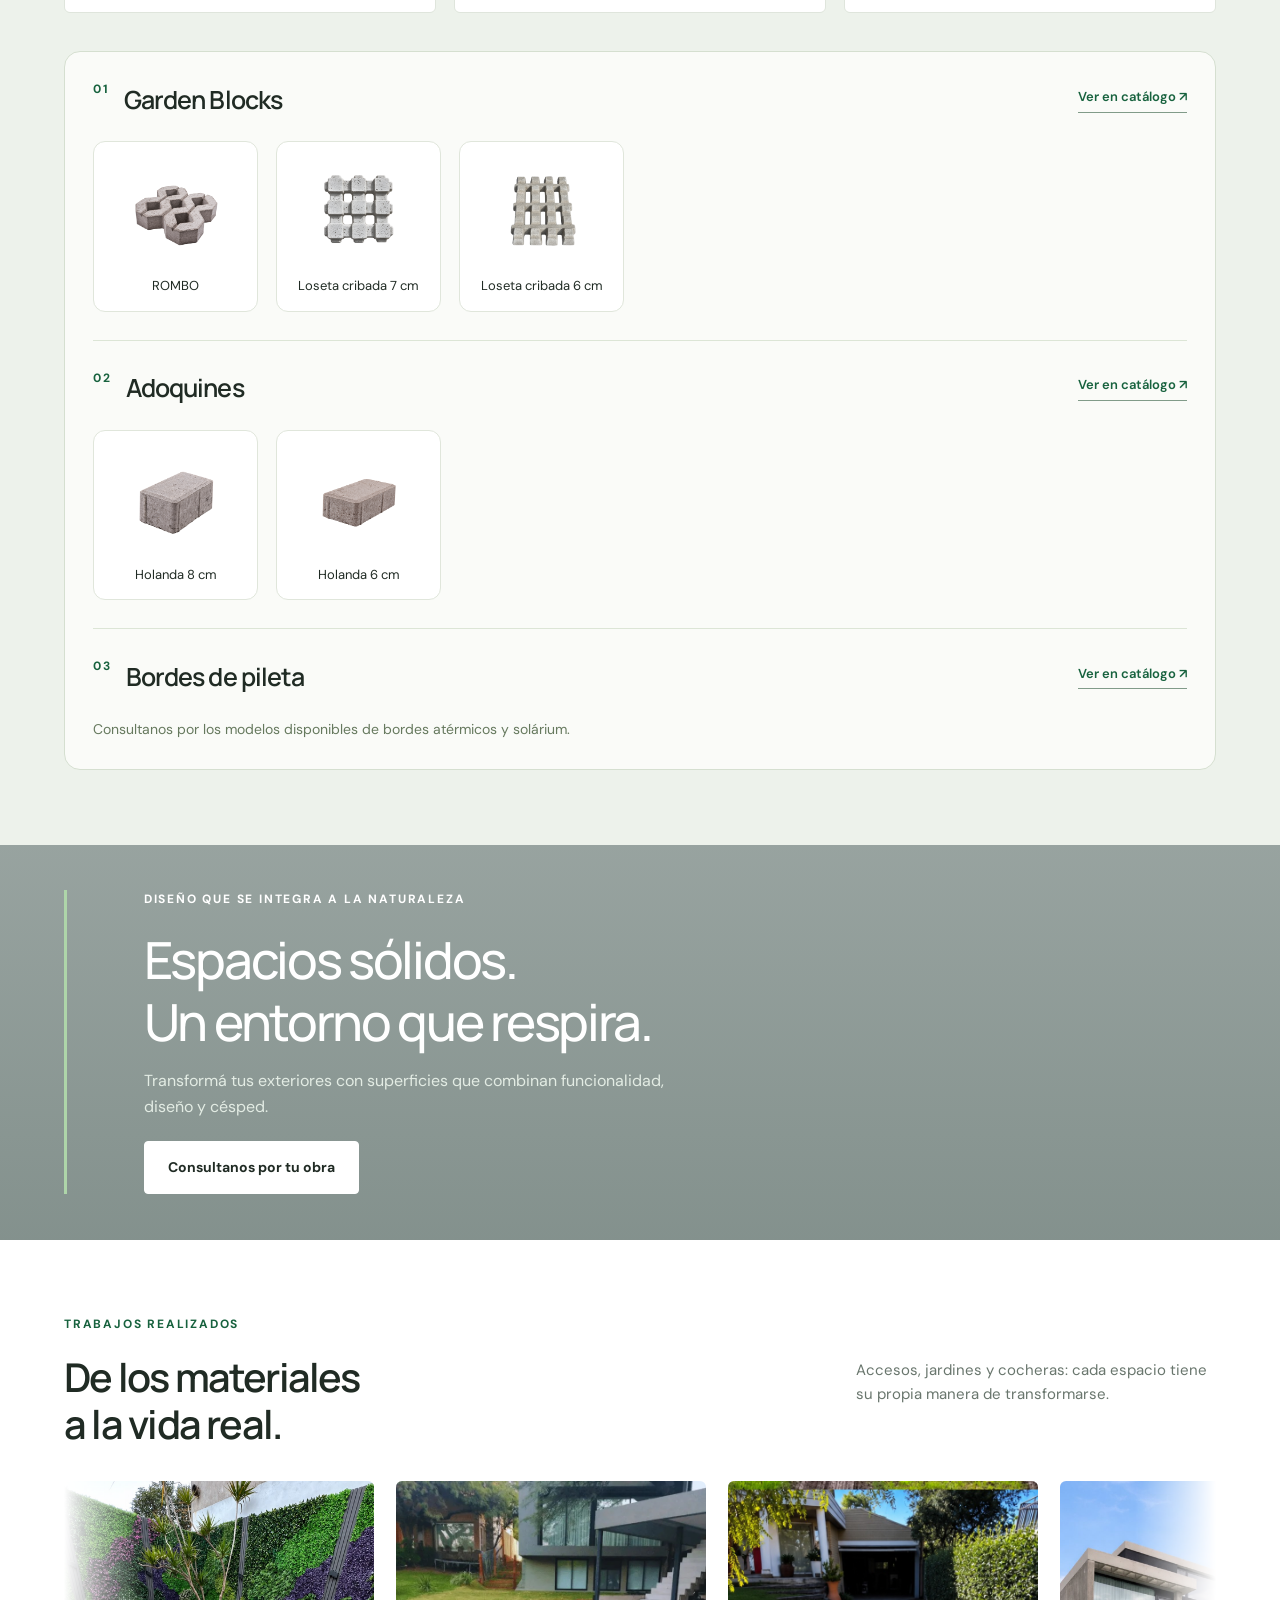
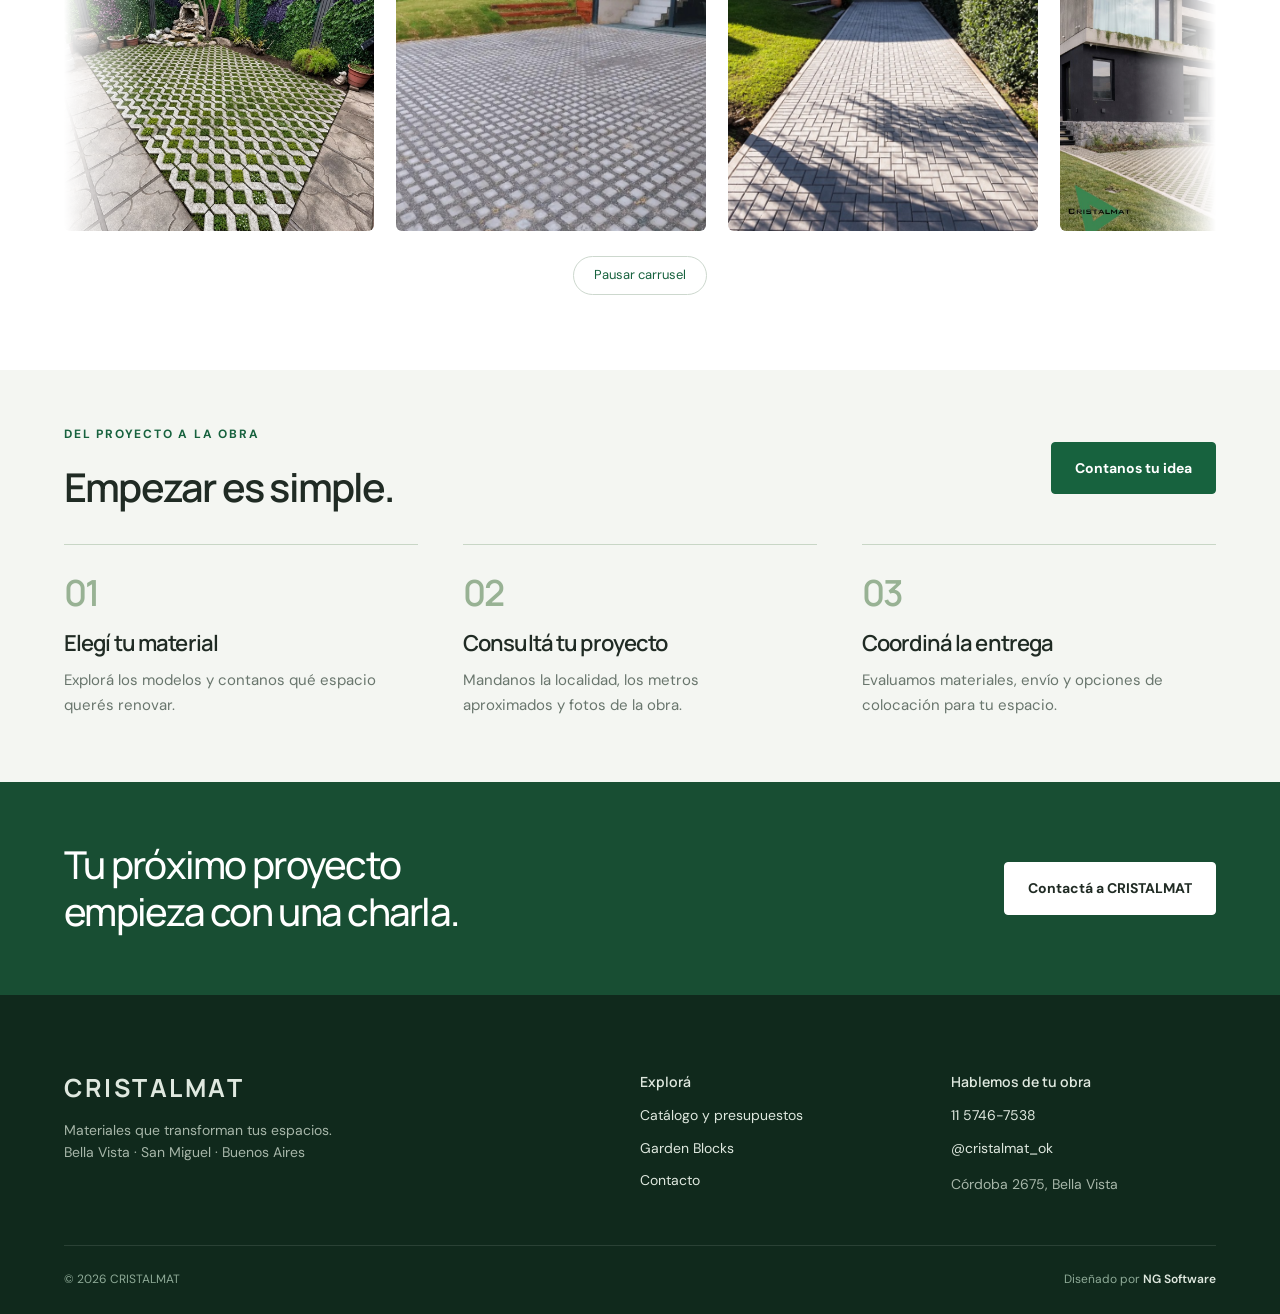
==== commit 33dbecff: "Add files via upload" ====
--- a/index.html
+++ b/index.html
@@ -1 +1 @@
-<!DOCTYPE html><html lang="es-AR"><head><meta charset="UTF-8"><meta name="viewport" content="width=device-width, initial-scale=1"><title>Materiales para transformar tus espacios | CRISTALMAT</title><meta name="description" content="Garden Blocks, adoquines, losetas y premoldeados atérmicos. Asesoramiento, envíos y colocación en Bella Vista, San Miguel."><meta name="theme-color" content="#174f39"><link rel="stylesheet" href="base.css"><link rel="stylesheet" href="design.css"><script src="app.js" defer></script></head><body class="cristalmat-design"><div class="topline"><div class="wrap"><span>Bella Vista · Buenos Aires</span><a href="https://wa.me/5491157467538">Asesoramiento y presupuestos · 11 5746-7538</a></div></div><header><a class="brand" href="index.html" aria-label="CRISTALMAT, inicio"><img src="assets/logo.png" alt="CRISTALMAT"></a><button class="menu-toggle" aria-expanded="false" aria-controls="menu">Menú</button><nav id="menu" aria-label="Principal"><a href="index.html">Inicio</a><a href="servicios.html">Servicios</a><a href="contacto.html">Contacto</a><a class="btn" href="https://wa.me/5491157467538" target="_blank" rel="noopener">Cotizá tu proyecto</a></nav></header><main><section class="hero"><picture class="hero-picture"><source media="(max-width: 650px)" srcset="assets/hero-mobile.png"><img src="assets/hero-desktop-original.jpg" alt="Garden Blocks, adoquines y jardín: trabajos de CRISTALMAT" fetchpriority="high"></picture><div class="hero-inner"><div class="eyebrow">CRISTALMAT · MATERIALES Y SOLUCIONES</div><img class="hero-logo" src="assets/logo.png" alt="CRISTALMAT"><h1>Tu proyecto.<br><span>Una base sólida.</span></h1></div><div class="hero-bottom"><div><span class="hero-label">CONSTRUÍ · RENOVÁ · TRANSFORMÁ</span><p>Premoldeados de hormigón<br>para darle forma a tus espacios.</p></div><div class="actions"><a class="btn light" href="#productos">Explorá los productos</a><a class="btn" href="contacto.html">Pedí tu presupuesto</a></div></div></section><section class="solutions section"><div class="wrap"><div class="solutions-heading"><div class="eyebrow">SOLUCIONES PARA TUS PROYECTOS</div><h2 class="kinetic-title"><span>Materiales para construir,</span><span class="accent-words">renovar y transformar.</span></h2></div><div class="solutions-body"><p>En Cristalmat ofrecemos materiales y soluciones para proyectos residenciales, comerciales y profesionales.</p><p>Comercializamos premoldeados de hormigón, Garden Blocks, adoquines, losetas, bordes para piscinas y solárium.</p></div><div class="solutions-bottom"><div class="quality-line"><span>Calidad</span><span>Asesoramiento personalizado</span><span>Soluciones adaptadas a cada proyecto</span></div><div class="delivery-tag">Envíos a distintas zonas</div></div></div></section><section class="families section"><div class="wrap"><div class="heading-row"><div><div class="eyebrow">ENCONTRÁ TU SOLUCIÓN</div><h2>Materiales para cada espacio.</h2></div><a class="text-link" href="servicios.html">Todos nuestros servicios</a></div><div class="family-grid"><a class="family-card" href="servicios.html#adoquines"><div class="family-image"><img src="assets/trabajo-nuevo-acceso.png" alt="Pisos y adoquines" loading="lazy"></div><div class="family-caption"><span class="family-index">01</span><div><h3>Pisos y adoquines</h3><p>Patios, accesos y veredas</p></div><span class="family-plus" aria-hidden="true">+</span></div></a><a class="family-card" href="servicios.html#atermicos"><div class="family-image"><img src="assets/servicio-pileta.png" alt="Piscinas y solárium · Imagen ilustrativa" loading="lazy"></div><div class="family-caption"><span class="family-index">02</span><div><h3>Piscinas y solárium</h3><p>Bordes y premoldeados atérmicos</p></div><span class="family-plus" aria-hidden="true">+</span></div></a></div></div></section><section class="section catalog modelador" id="productos"><div class="wrap"><div class="heading-row"><div><div class="eyebrow">ENCONTRÁ TU MODELO</div><h2>Una base para cada proyecto.</h2></div><p>Elegí una pieza y explorá sus medidas, precio y cómo queda colocada.</p></div><div class="model-picker"><label for="model-select">Elegí el modelo</label><select id="model-select"><option value="0">ROMBO</option><option value="1">Cribada 7 cm</option><option value="2">Cribada 6 cm</option><option value="3">Holanda 8 cm</option><option value="4">Holanda 6 cm</option></select><div class="model-buttons" role="group" aria-label="Elegí el modelo"><button type="button" data-model="0" aria-pressed="true">ROMBO</button><button type="button" data-model="1" aria-pressed="false">Cribada 7 cm</button><button type="button" data-model="2" aria-pressed="false">Cribada 6 cm</button><button type="button" data-model="3" aria-pressed="false">Holanda 8 cm</button><button type="button" data-model="4" aria-pressed="false">Holanda 6 cm</button></div></div><article class="rombo-feature" id="modelo-rombo"><div class="rombo-visual"><span class="rombo-badge" id="model-badge">GARDEN BLOCK · ROMBO</span><button type="button" class="model-main-image" aria-label="Ampliar imagen del modelo ROMBO" aria-haspopup="dialog"><img class="rombo-cutout" id="model-image" src="assets/rombo-producto.png" alt="Modelo ROMBO" loading="lazy"><span class="zoom-hint">Ampliar ↗</span></button><div class="model-thumbs" role="group" aria-label="Imágenes del modelo"></div></div><div class="rombo-info"><div class="eyebrow">CONOCÉ EL MODELO</div><h3 id="model-name">ROMBO</h3><p class="rombo-intro" id="model-description">La geometría del hormigón, integrada a tus exteriores.</p><dl class="rombo-specs"><div><dt>Medidas</dt><dd><span id="model-measures">40 × 40 × 9</span><small>cm</small></dd></div><div><dt>Peso por unidad</dt><dd><span id="model-weight">20,5</span><small>kg</small></dd></div><div><dt>Cantidad por m²</dt><dd><span id="model-quantity">6,3</span><small>unidades</small></dd></div></dl><p class="reinforcement" id="model-reinforcement" hidden>Refuerzo interior · Hierro de 4,2 mm</p><div class="rombo-price"><span>Valor por m²</span><strong><span id="model-price">$26.500</span> <small>ARS</small></strong></div><div class="rombo-views" role="group" aria-label="Vista del modelo"><button type="button" class="btn outline" data-model-view="piece" aria-pressed="true">Ver pieza</button><button type="button" class="btn outline" data-model-view="works" aria-pressed="false">Ver colocado</button><button type="button" class="btn outline" data-model-view="pattern" aria-pressed="false">Ver patrón</button></div><p class="model-view-caption" id="model-caption" aria-live="polite">Pieza de hormigón · ROMBO</p><a class="btn rombo-quote" id="model-quote" href="https://wa.me/5491157467538?text=Hola%2C%20quiero%20cotizar%20el%20modelo%20ROMBO." target="_blank" rel="noopener">Cotizar modelo ROMBO</a><div class="model-navigation"><button type="button" id="model-prev" aria-label="Modelo anterior">← Anterior</button><span id="model-counter">1 / 5</span><button type="button" id="model-next" aria-label="Modelo siguiente">Siguiente →</button></div></div></article><p class="model-guide">Seleccioná un modelo, alterná entre la pieza y las obras y tocá la imagen para verla en grande.</p></div></section><section class="parallax"><div class="wrap"><div class="eyebrow">Diseño que se integra a la naturaleza</div><h2>Espacios sólidos.<br>Un entorno que respira.</h2><p>Transformá tus exteriores con superficies que combinan funcionalidad, diseño y césped.</p><a class="btn light" href="contacto.html">Consultanos por tu obra</a></div></section><section class="section"><div class="wrap"><div class="heading-row"><div><div class="eyebrow">Trabajos realizados</div><h2>De los materiales<br>a la vida real.</h2></div><p>Accesos, jardines y cocheras: cada espacio tiene su propia manera de transformarse.</p></div><div class="carousel-shell"><div class="carousel" aria-label="Galería de trabajos"><div class="carousel-track"><div class="carousel-group"><figure><img src="assets/hero-mobile.png" alt="Jardín con Garden Blocks" loading="lazy"></figure><figure><img src="assets/trabajo-nuevo-casa.png" alt="Patio residencial con losetas cribadas" loading="lazy"></figure><figure><img src="assets/trabajo-nuevo-acceso.png" alt="Acceso residencial con adoquines" loading="lazy"></figure><figure><img src="assets/casa.png" alt="Acceso residencial con Garden Blocks" loading="lazy"></figure><figure><img src="assets/jardin.png" alt="Jardín con pavimento permeable" loading="lazy"></figure><figure><img src="assets/edificio.png" alt="Acceso a edificio" loading="lazy"></figure><figure><img src="assets/trabajo-17.png" alt="Trabajo y proceso de colocación de CRISTALMAT" loading="lazy"></figure><figure><img src="assets/trabajo-18.png" alt="Trabajo y proceso de colocación de CRISTALMAT" loading="lazy"></figure><figure><img src="assets/trabajo-19.png" alt="Trabajo y proceso de colocación de CRISTALMAT" loading="lazy"></figure><figure><img src="assets/trabajo-20.png" alt="Trabajo y proceso de colocación de CRISTALMAT" loading="lazy"></figure><figure><img src="assets/trabajo-21.png" alt="Trabajo y proceso de colocación de CRISTALMAT" loading="lazy"></figure><figure><img src="assets/trabajo-22.png" alt="Trabajo y proceso de colocación de CRISTALMAT" loading="lazy"></figure><figure><img src="assets/trabajo-23.png" alt="Trabajo y proceso de colocación de CRISTALMAT" loading="lazy"></figure><figure><img src="assets/trabajo-24.png" alt="Trabajo y proceso de colocación de CRISTALMAT" loading="lazy"></figure><figure><img src="assets/trabajo-25.png" alt="Trabajo y proceso de colocación de CRISTALMAT" loading="lazy"></figure><figure><img src="assets/trabajo-26.png" alt="Trabajo y proceso de colocación de CRISTALMAT" loading="lazy"></figure><figure><img src="assets/trabajo-27.png" alt="Trabajo y proceso de colocación de CRISTALMAT" loading="lazy"></figure><figure><img src="assets/trabajo-28.png" alt="Trabajo y proceso de colocación de CRISTALMAT" loading="lazy"></figure></div><div class="carousel-group" aria-hidden="true"><figure><img src="assets/hero-mobile.png" alt="" loading="lazy"></figure><figure><img src="assets/trabajo-nuevo-casa.png" alt="" loading="lazy"></figure><figure><img src="assets/trabajo-nuevo-acceso.png" alt="" loading="lazy"></figure><figure><img src="assets/casa.png" alt="" loading="lazy"></figure><figure><img src="assets/jardin.png" alt="" loading="lazy"></figure><figure><img src="assets/edificio.png" alt="" loading="lazy"></figure><figure><img src="assets/trabajo-17.png" alt="" loading="lazy"></figure><figure><img src="assets/trabajo-18.png" alt="" loading="lazy"></figure><figure><img src="assets/trabajo-19.png" alt="" loading="lazy"></figure><figure><img src="assets/trabajo-20.png" alt="" loading="lazy"></figure><figure><img src="assets/trabajo-21.png" alt="" loading="lazy"></figure><figure><img src="assets/trabajo-22.png" alt="" loading="lazy"></figure><figure><img src="assets/trabajo-23.png" alt="" loading="lazy"></figure><figure><img src="assets/trabajo-24.png" alt="" loading="lazy"></figure><figure><img src="assets/trabajo-25.png" alt="" loading="lazy"></figure><figure><img src="assets/trabajo-26.png" alt="" loading="lazy"></figure><figure><img src="assets/trabajo-27.png" alt="" loading="lazy"></figure><figure><img src="assets/trabajo-28.png" alt="" loading="lazy"></figure></div></div></div><button class="carousel-toggle" type="button" aria-pressed="false">Pausar carrusel</button></div></div></section><section class="project-steps section"><div class="wrap"><div class="heading-row"><div><div class="eyebrow">DEL PROYECTO A LA OBRA</div><h2>Empezar es simple.</h2></div><a class="btn" href="contacto.html">Contanos tu idea</a></div><div class="steps-grid"><article><span>01</span><h3>Elegí tu material</h3><p>Explorá los modelos y contanos qué espacio querés renovar.</p></article><article><span>02</span><h3>Consultá tu proyecto</h3><p>Mandanos la localidad, los metros aproximados y fotos de la obra.</p></article><article><span>03</span><h3>Coordiná la entrega</h3><p>Evaluamos materiales, envío y opciones de colocación para tu espacio.</p></article></div></div></section><section class="cta"><div class="wrap"><h2>Tu próximo proyecto<br>empieza con una charla.</h2><a class="btn light" href="contacto.html">Contactá a CRISTALMAT</a></div></section></main><footer><div class="wrap"><div class="footer-grid"><div><a class="footer-brand" href="index.html">CRISTALMAT</a><p>Materiales que transforman tus espacios.<br>Bella Vista · San Miguel · Buenos Aires</p></div><div><h3>Explorá</h3><a href="servicios.html">Nuestros servicios</a><a href="index.html#productos">Garden Blocks</a><a href="contacto.html">Contacto</a></div><div><h3>Hablemos de tu obra</h3><a href="https://wa.me/5491157467538">11 5746-7538</a><a href="https://www.instagram.com/cristalmat_ok/" target="_blank" rel="noopener">@cristalmat_ok</a><p>Córdoba 2675, Bella Vista</p></div></div><div class="copyright"><span>© 2026 CRISTALMAT</span><span>Diseñado por <strong>NG Software</strong></span></div></div></footer></body></html>
+<!DOCTYPE html><html lang="es-AR"><head><meta charset="UTF-8"><meta name="viewport" content="width=device-width, initial-scale=1"><title>Materiales para transformar tus espacios | CRISTALMAT</title><meta name="description" content="Garden Blocks, adoquines, losetas y premoldeados atérmicos. Asesoramiento, envíos y colocación en Bella Vista, San Miguel."><meta name="theme-color" content="#174f39"><link rel="stylesheet" href="base.css"><link rel="stylesheet" href="design.css"><script src="app.js" defer></script></head><body class="cristalmat-design"><div class="topline"><div class="wrap"><span>Bella Vista · Buenos Aires</span><a href="https://wa.me/5491157467538">Asesoramiento y presupuestos · 11 5746-7538</a></div></div><header><a class="brand" href="index.html" aria-label="CRISTALMAT, inicio"><img src="assets/logo.png" alt="CRISTALMAT"></a><button class="menu-toggle" aria-expanded="false" aria-controls="menu">Menú</button><nav id="menu" aria-label="Principal"><a href="index.html">Inicio</a><a href="catalogo.html">Catálogo</a><a href="contacto.html">Contacto</a><a class="btn" href="catalogo.html#productos">Armá tu presupuesto</a></nav></header><main><section class="hero"><picture class="hero-picture"><source media="(max-width: 650px)" srcset="assets/hero-cristalmat-v3.png"><img src="assets/hero-cristalmat-v3.png" alt="Garden Blocks, adoquines y jardín: trabajos de CRISTALMAT" fetchpriority="high"></picture><div class="hero-inner"><div class="eyebrow">CRISTALMAT - SOLUCIONES EN HORMIGÓN PARA TUS ESPACIOS</div><img class="hero-logo" src="assets/logo.png" alt="CRISTALMAT"><h1>Tu proyecto.<br><span>Una base sólida.</span></h1></div><div class="hero-bottom"><div><span class="hero-label">CONSTRUÍ · RENOVÁ · TRANSFORMÁ</span><p>Premoldeados de hormigón<br>para darle forma a tus espacios.</p></div><div class="actions"><a class="btn light" href="#productos">Explorá los productos</a><a class="btn" href="catalogo.html#productos">Armá tu presupuesto</a></div></div></section><section class="solutions section"><div class="wrap"><div class="solutions-heading"><div class="eyebrow">SOLUCIONES PARA TUS PROYECTOS</div><h2 class="kinetic-title"><span>Materiales para construir,</span><span class="accent-words">renovar y transformar.</span></h2></div><div class="solutions-body"><p>En Cristalmat ofrecemos materiales y soluciones para proyectos residenciales, comerciales y profesionales.</p><p>Comercializamos premoldeados de hormigón, Garden Blocks, adoquines, losetas, bordes para piscinas y solárium.</p></div><div class="solutions-bottom"><div class="quality-line"><span>Calidad</span><span>Asesoramiento personalizado</span><span>Soluciones adaptadas a cada proyecto</span></div><div class="delivery-tag">Envíos a distintas zonas</div></div></div></section><section class="section catalog" id="productos"><div class="wrap"><div class="heading-row"><div><span class="eyebrow">ENCONTRÁ TU SOLUCIÓN</span><h2>Materiales para cada espacio.</h2></div><a class="text-link" href="catalogo.html">Explorá el catálogo y calculá tu presupuesto ↗</a></div><div class="family-grid category-picker" role="group" aria-label="Líneas de materiales"><a class="family-card" href="catalogo.html?categoria=garden#productos"><div class="family-image"><img src="assets/hero-mobile.png" alt="Garden Blocks" loading="lazy"></div><div class="family-caption"><span class="family-index">01</span><div><h3>Garden Blocks</h3><p>Hormigón y verde, en equilibrio</p></div><span class="family-plus" aria-hidden="true">↗</span></div></a><a class="family-card" href="catalogo.html?categoria=adoquines#productos"><div class="family-image"><img src="assets/trabajo-nuevo-acceso.png" alt="Adoquines" loading="lazy"></div><div class="family-caption"><span class="family-index">02</span><div><h3>Adoquines</h3><p>Diseños para patios y accesos</p></div><span class="family-plus" aria-hidden="true">↗</span></div></a><a class="family-card" href="catalogo.html?categoria=piscinas#productos"><div class="family-image"><img src="assets/servicio-pileta.png" alt="Bordes para pileta · Imagen ilustrativa" loading="lazy"></div><div class="family-caption"><span class="family-index">03</span><div><h3>Bordes para pileta</h3><p>Confort para tu piscina y solárium</p></div><span class="family-plus" aria-hidden="true">↗</span></div></a></div><div class="home-model-rows"><div class="home-model-row"><div class="model-row-heading"><span class="eyebrow">01</span><h3>Garden Blocks</h3><a class="text-link" href="catalogo.html?categoria=garden#productos">Ver en catálogo ↗</a></div><div class="model-row-pieces"><a class="model-miniature" href="catalogo.html?modelo=rombo#productos"><img src="assets/rombo-producto.png" alt="ROMBO" loading="lazy"><span>ROMBO</span></a><a class="model-miniature" href="catalogo.html?modelo=cribada-7#productos"><img src="assets/cribada-7-producto.png" alt="Loseta cribada 7 cm" loading="lazy"><span>Loseta cribada 7 cm</span></a><a class="model-miniature" href="catalogo.html?modelo=cribada-6#productos"><img src="assets/cribada-6-producto.png" alt="Loseta cribada 6 cm" loading="lazy"><span>Loseta cribada 6 cm</span></a></div></div><div class="home-model-row"><div class="model-row-heading"><span class="eyebrow">02</span><h3>Adoquines</h3><a class="text-link" href="catalogo.html?categoria=adoquines#productos">Ver en catálogo ↗</a></div><div class="model-row-pieces"><a class="model-miniature" href="catalogo.html?modelo=holanda-8#productos"><img src="assets/holanda-8-producto.png" alt="Holanda 8 cm" loading="lazy"><span>Holanda 8 cm</span></a><a class="model-miniature" href="catalogo.html?modelo=holanda-6#productos"><img src="assets/holanda-6-producto.png" alt="Holanda 6 cm" loading="lazy"><span>Holanda 6 cm</span></a></div></div><div class="home-model-row"><div class="model-row-heading"><span class="eyebrow">03</span><h3>Bordes de pileta</h3><a class="text-link" href="catalogo.html?categoria=piscinas#productos">Ver en catálogo ↗</a></div><p class="pool-model-note">Consultanos por los modelos disponibles de bordes atérmicos y solárium.</p></div></div></div></section><section class="parallax"><div class="wrap"><div class="eyebrow">Diseño que se integra a la naturaleza</div><h2>Espacios sólidos.<br>Un entorno que respira.</h2><p>Transformá tus exteriores con superficies que combinan funcionalidad, diseño y césped.</p><a class="btn light" href="contacto.html">Consultanos por tu obra</a></div></section><section class="section"><div class="wrap"><div class="heading-row"><div><div class="eyebrow">Trabajos realizados</div><h2>De los materiales<br>a la vida real.</h2></div><p>Accesos, jardines y cocheras: cada espacio tiene su propia manera de transformarse.</p></div><div class="carousel-shell"><div class="carousel" aria-label="Galería de trabajos"><div class="carousel-track"><div class="carousel-group"><figure><img src="assets/hero-mobile.png" alt="Jardín con Garden Blocks" loading="lazy"></figure><figure><img src="assets/trabajo-nuevo-casa.png" alt="Patio residencial con losetas cribadas" loading="lazy"></figure><figure><img src="assets/trabajo-nuevo-acceso.png" alt="Acceso residencial con adoquines" loading="lazy"></figure><figure><img src="assets/casa.png" alt="Acceso residencial con Garden Blocks" loading="lazy"></figure><figure><img src="assets/jardin.png" alt="Jardín con pavimento permeable" loading="lazy"></figure><figure><img src="assets/edificio.png" alt="Acceso a edificio" loading="lazy"></figure><figure><img src="assets/trabajo-17.png" alt="Trabajo y proceso de colocación de CRISTALMAT" loading="lazy"></figure><figure><img src="assets/trabajo-18.png" alt="Trabajo y proceso de colocación de CRISTALMAT" loading="lazy"></figure><figure><img src="assets/trabajo-19.png" alt="Trabajo y proceso de colocación de CRISTALMAT" loading="lazy"></figure><figure><img src="assets/trabajo-20.png" alt="Trabajo y proceso de colocación de CRISTALMAT" loading="lazy"></figure><figure><img src="assets/trabajo-21.png" alt="Trabajo y proceso de colocación de CRISTALMAT" loading="lazy"></figure><figure><img src="assets/trabajo-22.png" alt="Trabajo y proceso de colocación de CRISTALMAT" loading="lazy"></figure><figure><img src="assets/trabajo-23.png" alt="Trabajo y proceso de colocación de CRISTALMAT" loading="lazy"></figure><figure><img src="assets/trabajo-24.png" alt="Trabajo y proceso de colocación de CRISTALMAT" loading="lazy"></figure><figure><img src="assets/trabajo-25.png" alt="Trabajo y proceso de colocación de CRISTALMAT" loading="lazy"></figure><figure><img src="assets/trabajo-26.png" alt="Trabajo y proceso de colocación de CRISTALMAT" loading="lazy"></figure><figure><img src="assets/trabajo-27.png" alt="Trabajo y proceso de colocación de CRISTALMAT" loading="lazy"></figure><figure><img src="assets/trabajo-28.png" alt="Trabajo y proceso de colocación de CRISTALMAT" loading="lazy"></figure></div><div class="carousel-group" aria-hidden="true"><figure><img src="assets/hero-mobile.png" alt="" loading="lazy"></figure><figure><img src="assets/trabajo-nuevo-casa.png" alt="" loading="lazy"></figure><figure><img src="assets/trabajo-nuevo-acceso.png" alt="" loading="lazy"></figure><figure><img src="assets/casa.png" alt="" loading="lazy"></figure><figure><img src="assets/jardin.png" alt="" loading="lazy"></figure><figure><img src="assets/edificio.png" alt="" loading="lazy"></figure><figure><img src="assets/trabajo-17.png" alt="" loading="lazy"></figure><figure><img src="assets/trabajo-18.png" alt="" loading="lazy"></figure><figure><img src="assets/trabajo-19.png" alt="" loading="lazy"></figure><figure><img src="assets/trabajo-20.png" alt="" loading="lazy"></figure><figure><img src="assets/trabajo-21.png" alt="" loading="lazy"></figure><figure><img src="assets/trabajo-22.png" alt="" loading="lazy"></figure><figure><img src="assets/trabajo-23.png" alt="" loading="lazy"></figure><figure><img src="assets/trabajo-24.png" alt="" loading="lazy"></figure><figure><img src="assets/trabajo-25.png" alt="" loading="lazy"></figure><figure><img src="assets/trabajo-26.png" alt="" loading="lazy"></figure><figure><img src="assets/trabajo-27.png" alt="" loading="lazy"></figure><figure><img src="assets/trabajo-28.png" alt="" loading="lazy"></figure></div></div></div><button class="carousel-toggle" type="button" aria-pressed="false">Pausar carrusel</button></div></div></section><section class="project-steps section"><div class="wrap"><div class="heading-row"><div><div class="eyebrow">DEL PROYECTO A LA OBRA</div><h2>Empezar es simple.</h2></div><a class="btn" href="contacto.html">Contanos tu idea</a></div><div class="steps-grid"><article><span>01</span><h3>Elegí tu material</h3><p>Explorá los modelos y contanos qué espacio querés renovar.</p></article><article><span>02</span><h3>Consultá tu proyecto</h3><p>Mandanos la localidad, los metros aproximados y fotos de la obra.</p></article><article><span>03</span><h3>Coordiná la entrega</h3><p>Evaluamos materiales, envío y opciones de colocación para tu espacio.</p></article></div></div></section><section class="cta"><div class="wrap"><h2>Tu próximo proyecto<br>empieza con una charla.</h2><a class="btn light" href="contacto.html">Contactá a CRISTALMAT</a></div></section></main><footer><div class="wrap"><div class="footer-grid"><div><a class="footer-brand" href="index.html">CRISTALMAT</a><p>Materiales que transforman tus espacios.<br>Bella Vista · San Miguel · Buenos Aires</p></div><div><h3>Explorá</h3><a href="catalogo.html">Catálogo y presupuestos</a><a href="catalogo.html#productos">Garden Blocks</a><a href="contacto.html">Contacto</a></div><div><h3>Hablemos de tu obra</h3><a href="https://wa.me/5491157467538">11 5746-7538</a><a href="https://www.instagram.com/cristalmat_ok/" target="_blank" rel="noopener">@cristalmat_ok</a><p>Córdoba 2675, Bella Vista</p></div></div><div class="copyright"><span>© 2026 CRISTALMAT</span><span>Diseñado por <strong>NG Software</strong></span></div></div></footer></body></html>
--- a/design.css
+++ b/design.css
@@ -14,3 +14,17 @@
 
 .service-model-link{display:inline-block;margin-top:18px}.service-model-options{display:flex;gap:10px;margin-top:20px;flex-wrap:wrap}.service-model-options a{border:1px solid #cbd8c6;border-radius:5px;padding:12px 14px;background:#f5f8f1;flex:1;min-width:120px;transition:background .2s}.service-model-options a:hover{background:#e7f0e1}.service-model-options strong{display:block;font-size:13px;color:var(--green)}.service-model-options span{display:block;font-size:11px;margin-top:4px;color:var(--muted)}
 .family-grid{grid-template-columns:repeat(2,minmax(0,1fr))}@media(max-width:650px){.family-grid{grid-template-columns:1fr}}
+[hidden]{display:none!important}
+.category-picker{grid-template-columns:repeat(3,minmax(0,1fr))!important;margin-bottom:38px;gap:18px}.category-picker button{text-align:left;font:inherit;color:inherit;cursor:pointer;background:white;padding:0;transition:transform .3s,border-color .3s,box-shadow .3s}.category-picker button:hover{transform:translateY(-5px)}.category-picker button[aria-pressed=true]{border-color:#185e43;box-shadow:0 0 0 2px #185e43}.category-picker .family-image{height:190px}.category-picker .family-caption{padding:20px}.category-picker h3{font-size:24px}.category-picker .family-plus{font-size:25px}
+.model-picker{scroll-margin-top:110px;display:block!important}.model-picker>label{display:block;margin-bottom:15px}.model-buttons{display:flex!important;gap:14px;flex-wrap:wrap}.model-buttons button{display:grid!important;justify-items:center;gap:8px;flex:0 1 180px;min-width:0;padding:14px!important;background:#fff!important;border:1px solid #ccd8cb!important;border-radius:12px!important;color:#1d332a!important;transition:transform .25s,box-shadow .25s}.model-buttons button img{width:100%;height:110px;object-fit:contain;transition:transform .3s}.model-buttons button:hover img{transform:scale(1.08)}.model-buttons button[aria-pressed=true]{box-shadow:0 0 0 2px #185e43;background:#edf3e9!important}.model-buttons small{font-size:12px;color:#557165}.modelador #model-select{display:none!important}.rombo-feature{margin-top:25px;align-items:stretch}.rombo-visual{min-width:0}.rombo-info{padding:32px!important}.rombo-info h3{font-size:36px!important}.rombo-info .rombo-quote{background:transparent;color:#185e43;border:1px solid #b8cabc;margin-top:12px}.quote-calculator{padding:22px;border-radius:14px;background:#eef3e9;margin-top:20px}.quote-calculator label{display:block;font-weight:600;margin:10px 0}.area-field{display:flex;align-items:center;background:white;border:1px solid #bbceba;border-radius:8px;overflow:hidden}.area-field input{width:100%;min-width:0;border:0;padding:13px;font:inherit;font-size:24px;background:transparent}.area-field span{padding:15px;color:#456555}.quote-estimate{display:grid;gap:5px;margin:16px 0}.quote-estimate strong{font-size:30px;color:#185e43}.quote-estimate small,.quote-note{font-size:12px;line-height:1.6;color:#526a5a}.quote-calculator .btn{width:100%;cursor:pointer}.quote-note{margin:12px 0 0}.quote-summary{margin-top:30px;border:1px solid #c6d7c4;border-radius:18px;padding:30px;background:white}.summary-heading{display:flex;justify-content:space-between;align-items:center;margin-bottom:20px}.summary-heading h3{font-size:25px;margin:6px 0}.summary-heading h3 span{background:#edf3e9;border-radius:50%;font-size:14px;padding:6px 10px}.summary-heading button{background:none;border:0;cursor:pointer;font:inherit}.quote-row{display:grid;grid-template-columns:65px 1fr auto 36px;gap:15px;align-items:center;padding:15px 0;border-top:1px solid #e3e9df}.quote-row img{width:65px;height:60px;object-fit:contain}.quote-row small{display:block;color:#657668;margin-top:5px}.quote-row>button{font-size:26px;background:#f0f3eb;border:0;border-radius:50%;width:36px;height:36px;cursor:pointer}.summary-total{display:flex;align-items:center;justify-content:space-between;border-top:1px solid #d9e3d3;padding:20px 0;gap:15px}.summary-total strong{font-size:32px;color:#185e43}.quote-summary>label{display:block;margin-bottom:10px;font-weight:600}.quote-summary label span{font-weight:400;color:#718172}.quote-summary>input{padding:14px;border:1px solid #bccdb8;border-radius:8px;width:100%;font:inherit;margin-bottom:15px}.quote-send{width:100%;text-align:center}.quote-send[aria-disabled=true]{opacity:.5;pointer-events:none}.pool-consult{display:grid;grid-template-columns:1fr 1fr;background:#fff;border:1px solid #c5d5c2;border-radius:15px;overflow:hidden;scroll-margin-top:110px}.pool-consult>div{padding:40px}.pool-consult h3{font-size:34px;line-height:1.15;margin:15px 0}.pool-consult img{width:100%;height:100%;object-fit:cover}.pool-consult small{display:block;color:#6b796d;margin-top:16px}.quote-empty{color:#647966;font-size:15px}.modelador:has(.category-picker){padding-top:70px}
+@media(max-width:650px){.category-picker{gap:9px!important;margin-bottom:24px}.category-picker .family-image{height:95px}.category-picker .family-caption{padding:10px;display:block}.category-picker .family-index,.category-picker .family-plus,.category-picker p{display:none}.category-picker h3{font-size:15px;line-height:1.2;margin:0}.model-buttons{display:flex!important;flex-wrap:nowrap;overflow-x:auto;padding:3px 3px 15px;scroll-snap-type:x proximity}.model-buttons button{flex:0 0 140px;scroll-snap-align:start}.model-buttons button img{height:90px}.rombo-info{padding:22px!important}.quote-calculator{padding:18px}.quote-summary{padding:20px}.quote-row{grid-template-columns:48px 1fr 30px;gap:9px}.quote-row img{width:48px;height:48px}.quote-row>strong{grid-column:2;font-size:17px}.quote-row>button{grid-column:3;grid-row:1/3;width:30px;height:30px}.quote-row small{font-size:12px}.summary-total{align-items:start;flex-direction:column;gap:6px}.pool-consult{grid-template-columns:1fr}.pool-consult>div{padding:24px}.pool-consult img{max-height:250px}.quote-send{font-size:14px}.model-main-image{min-height:260px!important}.model-picker{scroll-margin-top:90px}.modelador:has(.category-picker){padding-top:40px}}
+.category-picker .family-card{display:block}.catalog-top{background:#e9f0e4;padding:85px 0 65px}.catalog-top h1{font-size:clamp(48px,7vw,90px);line-height:1.02;letter-spacing:-3px;margin:20px 0}.catalog-top h1 span{color:#236044}.catalog-top p{max-width:540px;font-size:18px}.catalog-top .text-link{display:inline-block;margin-top:20px}
+.rombo-visual{display:flex;flex-direction:column;justify-content:flex-start!important}.rombo-visual .model-main-image{flex:none!important;height:390px;min-height:0!important;margin-top:28px}.rombo-visual .model-thumbs{margin-top:20px}.rombo-visual .rombo-cutout{max-height:360px!important}.quote-calculator:focus-within{box-shadow:0 0 0 2px #aac7a5}.category-picker .family-card:focus-visible,.model-buttons button:focus-visible{outline:3px solid #527c3c;outline-offset:4px}
+@media(max-width:650px){.rombo-visual .model-main-image{height:275px;margin-top:10px}.rombo-visual .rombo-cutout{max-height:250px!important}.rombo-visual{padding:20px!important}.category-picker{grid-template-columns:repeat(3,minmax(0,1fr))!important}.model-buttons{flex-wrap:nowrap!important}.model-buttons button{flex:0 0 140px!important}.catalog-top{padding:45px 0 35px}.catalog-top h1{letter-spacing:-2px}.catalog-top p{font-size:16px}}
+
+.home-showcase{margin-top:30px;border:1px solid #d5dfd0;border-radius:18px;background:#fafbf8;padding:30px}.showcase-heading{display:flex;align-items:center;justify-content:space-between;gap:20px}.showcase-heading h3{font-size:28px;margin:8px 0 0;letter-spacing:-.04em}.showcase-tip{font-size:13px;color:#6a7d6b}.home-models{display:flex;gap:12px;margin:24px 0}.home-models button{font:inherit;cursor:pointer;background:white;color:#223f2a;border:1px solid #d8e1d2;border-radius:12px;display:grid;justify-items:center;gap:10px;padding:15px;width:150px;transition:background .25s,box-shadow .25s}.home-models button[aria-pressed=true]{box-shadow:0 0 0 2px #246345;background:#eef4e8}.home-models button img{width:100%;height:85px;object-fit:contain;transition:transform .3s}.home-models button:hover img{transform:translateY(-4px) scale(1.05)}.home-models button span{font-size:13px}.home-model-preview{display:grid;grid-template-columns:.8fr 1fr 1.1fr;align-items:center;gap:28px;padding-top:25px;border-top:1px solid #dce5d6}.home-piece-stage{background:radial-gradient(ellipse,#e5eddc,transparent 70%)}.home-piece-stage img{width:100%;height:220px;object-fit:contain}.home-piece-description h4{font-size:30px;margin:12px 0;letter-spacing:-.04em}.home-piece-description p{font-size:14px;line-height:1.6}.home-piece-description>span:last-of-type{display:block;font-size:13px;color:#63785f;margin:15px 0}.home-piece-description .text-link{font-size:13px;display:inline-block}.home-work{position:relative;border:0;padding:0;cursor:zoom-in;background:#e7ece2;border-radius:12px;overflow:hidden;width:100%;height:260px}.home-work img{width:100%;height:100%;object-fit:cover;transition:transform .5s}.home-work:hover img{transform:scale(1.04)}.home-work span{position:absolute;bottom:0;left:0;right:0;padding:35px 15px 15px;background:linear-gradient(transparent,#102e24dd);color:white;font-size:12px;text-align:left}.home-pool-preview{padding-top:20px;max-width:640px}.home-models:empty{display:none}.home-models button:focus-visible,.home-work:focus-visible{outline:3px solid #407b4d;outline-offset:4px}
+@media(max-width:650px){.home-showcase{padding:20px;margin-top:22px}.showcase-heading{align-items:flex-start;flex-direction:column;gap:8px}.showcase-heading h3{font-size:25px}.home-models{gap:8px}.home-models button{padding:10px 5px;flex:1;min-width:0}.home-models button img{height:65px}.home-models button span{font-size:11px;line-height:1.4}.home-model-preview{grid-template-columns:1fr;gap:20px}.home-piece-stage img{height:180px}.home-piece-description h4{font-size:26px;margin-top:8px}.home-work{height:245px}}
+@media(prefers-reduced-motion:reduce){.home-models button img,.home-work img{transition:none}}
+
+.home-model-rows{margin-top:35px;background:#fafbf8;border:1px solid #d5dfd0;border-radius:16px;padding:0 28px}.home-model-row{padding:28px 0}.home-model-row+.home-model-row{border-top:1px solid #dce5d6}.model-row-heading{display:flex;gap:14px;align-items:center;margin-bottom:22px}.model-row-heading h3{font-size:25px;letter-spacing:-.035em;margin:0}.model-row-heading .text-link{margin-left:auto;font-size:13px}.model-row-pieces{display:flex;gap:18px;flex-wrap:wrap}.model-miniature{display:grid;justify-items:center;gap:15px;width:165px;padding:15px 12px;border:1px solid #e0e6db;border-radius:12px;background:#fff;transition:transform .25s,box-shadow .25s}.model-miniature img{width:100%;height:105px;object-fit:contain}.model-miniature span{font-size:13px;text-align:center;line-height:1.4}.model-miniature:hover{transform:translateY(-4px);box-shadow:0 10px 20px #174f3912}.model-miniature:focus-visible{outline:3px solid #407b4d;outline-offset:3px}.pool-model-note{font-size:14px;color:#66795e;margin:0}
+@media(max-width:650px){.home-model-rows{padding:0 18px}.home-model-row{padding:24px 0}.model-row-heading{flex-wrap:wrap;gap:9px;margin-bottom:18px}.model-row-heading h3{font-size:22px}.model-row-heading .text-link{margin-left:0;flex-basis:100%;font-size:12px}.model-row-pieces{gap:9px;flex-wrap:nowrap}.model-miniature{flex:1;min-width:0;padding:12px 5px;gap:9px}.model-miniature img{height:75px}.model-miniature span{font-size:11px}}
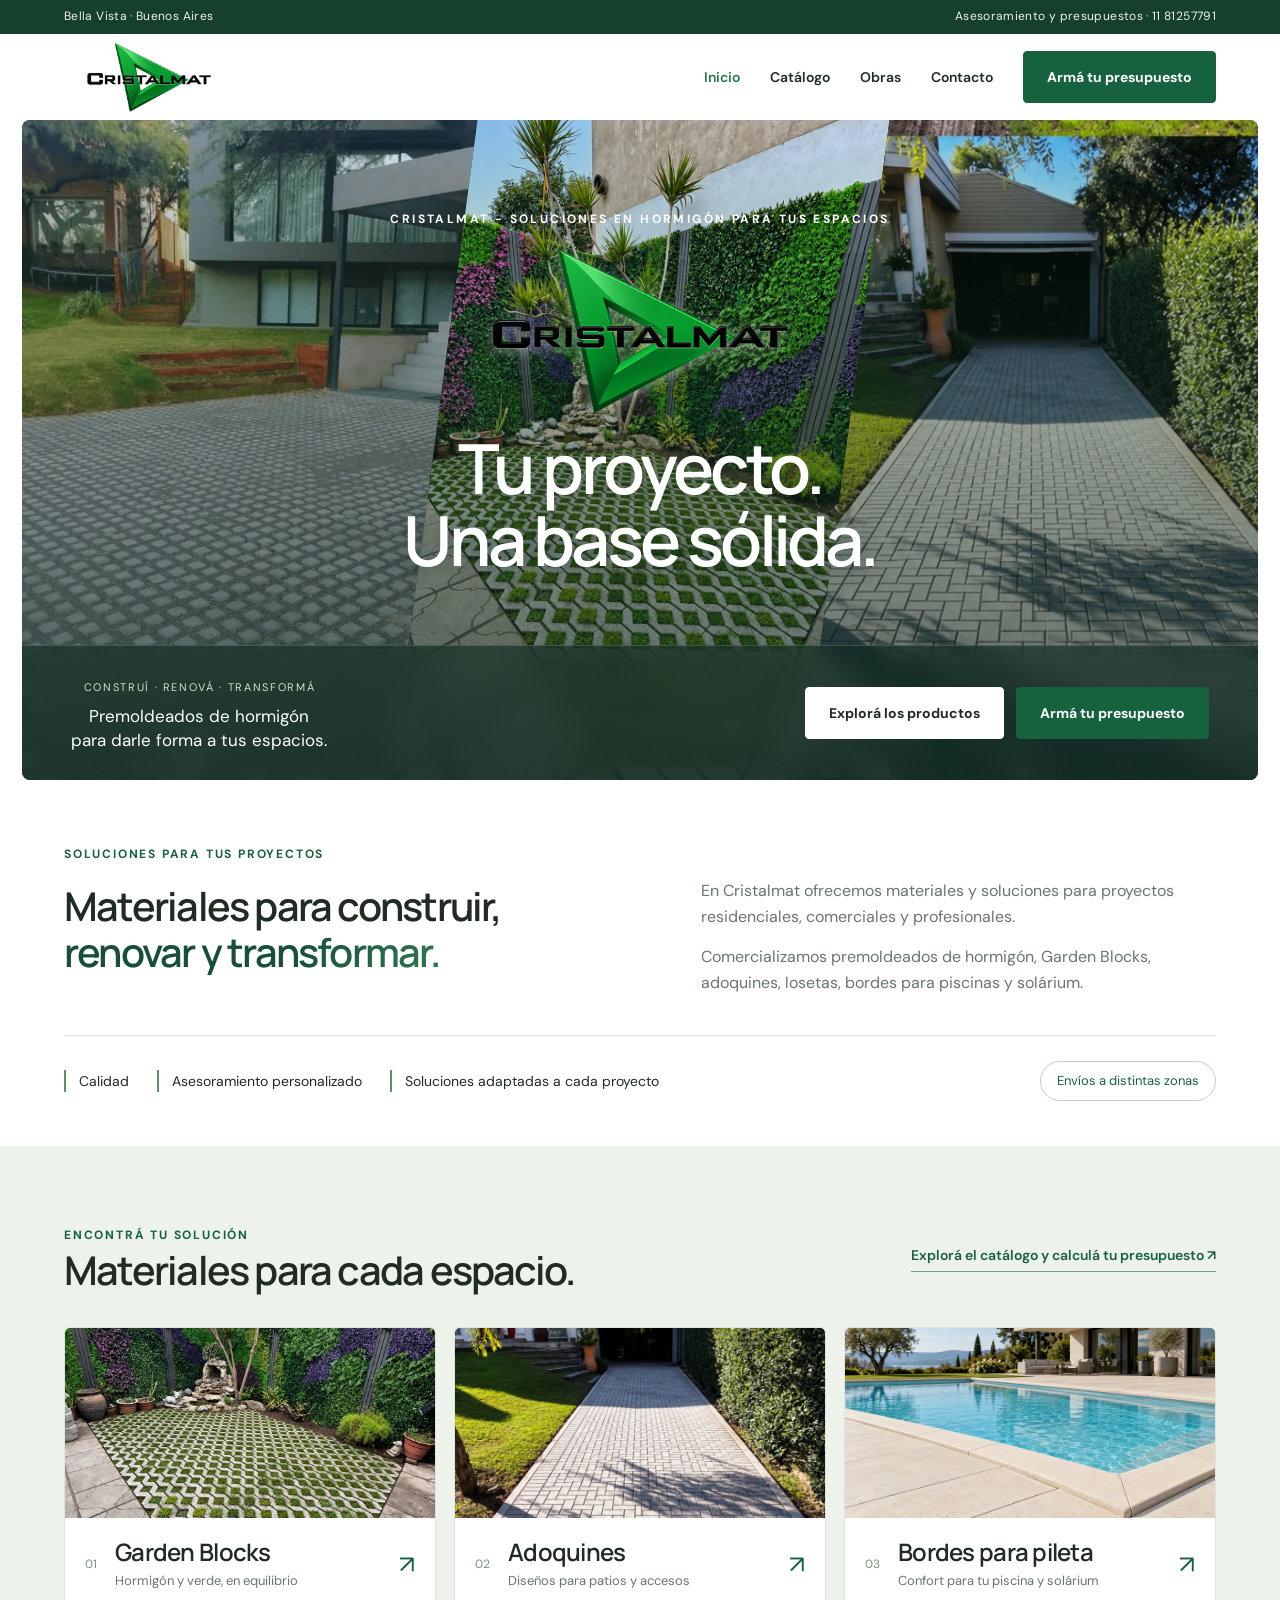
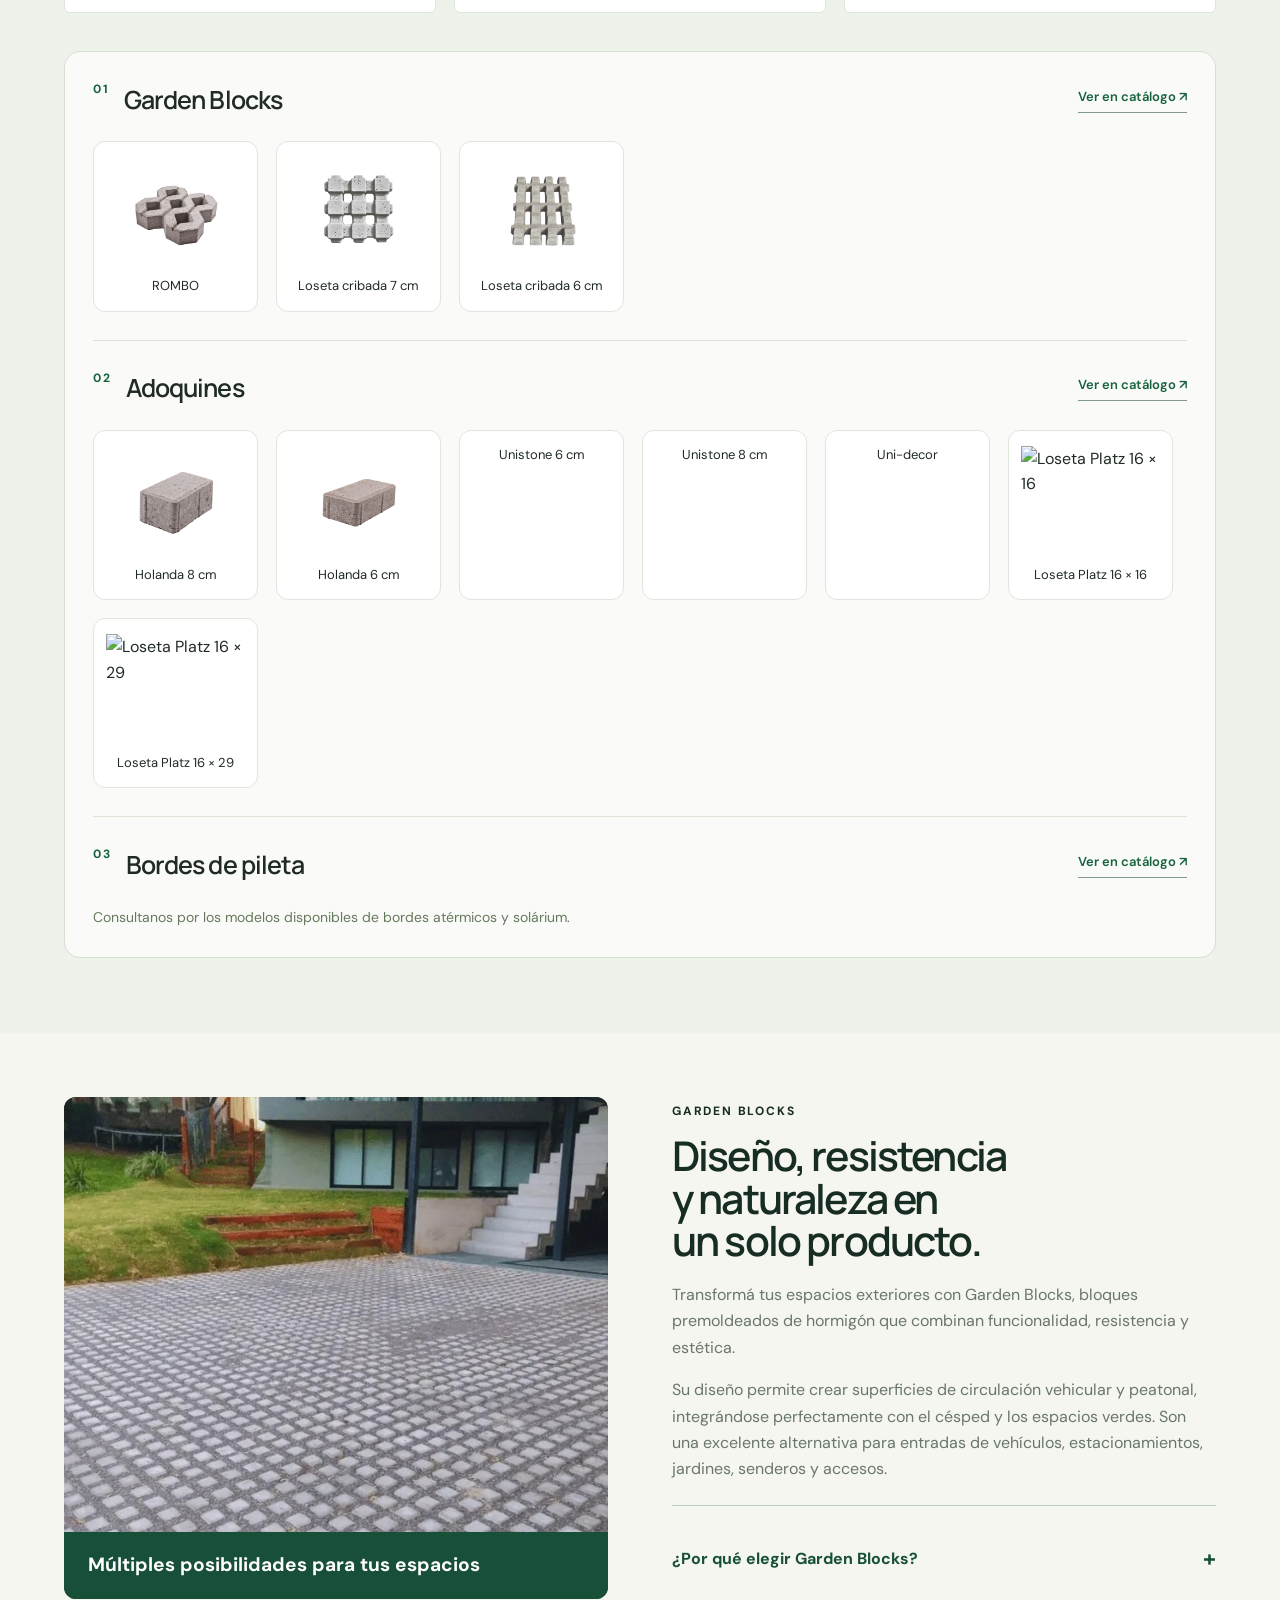
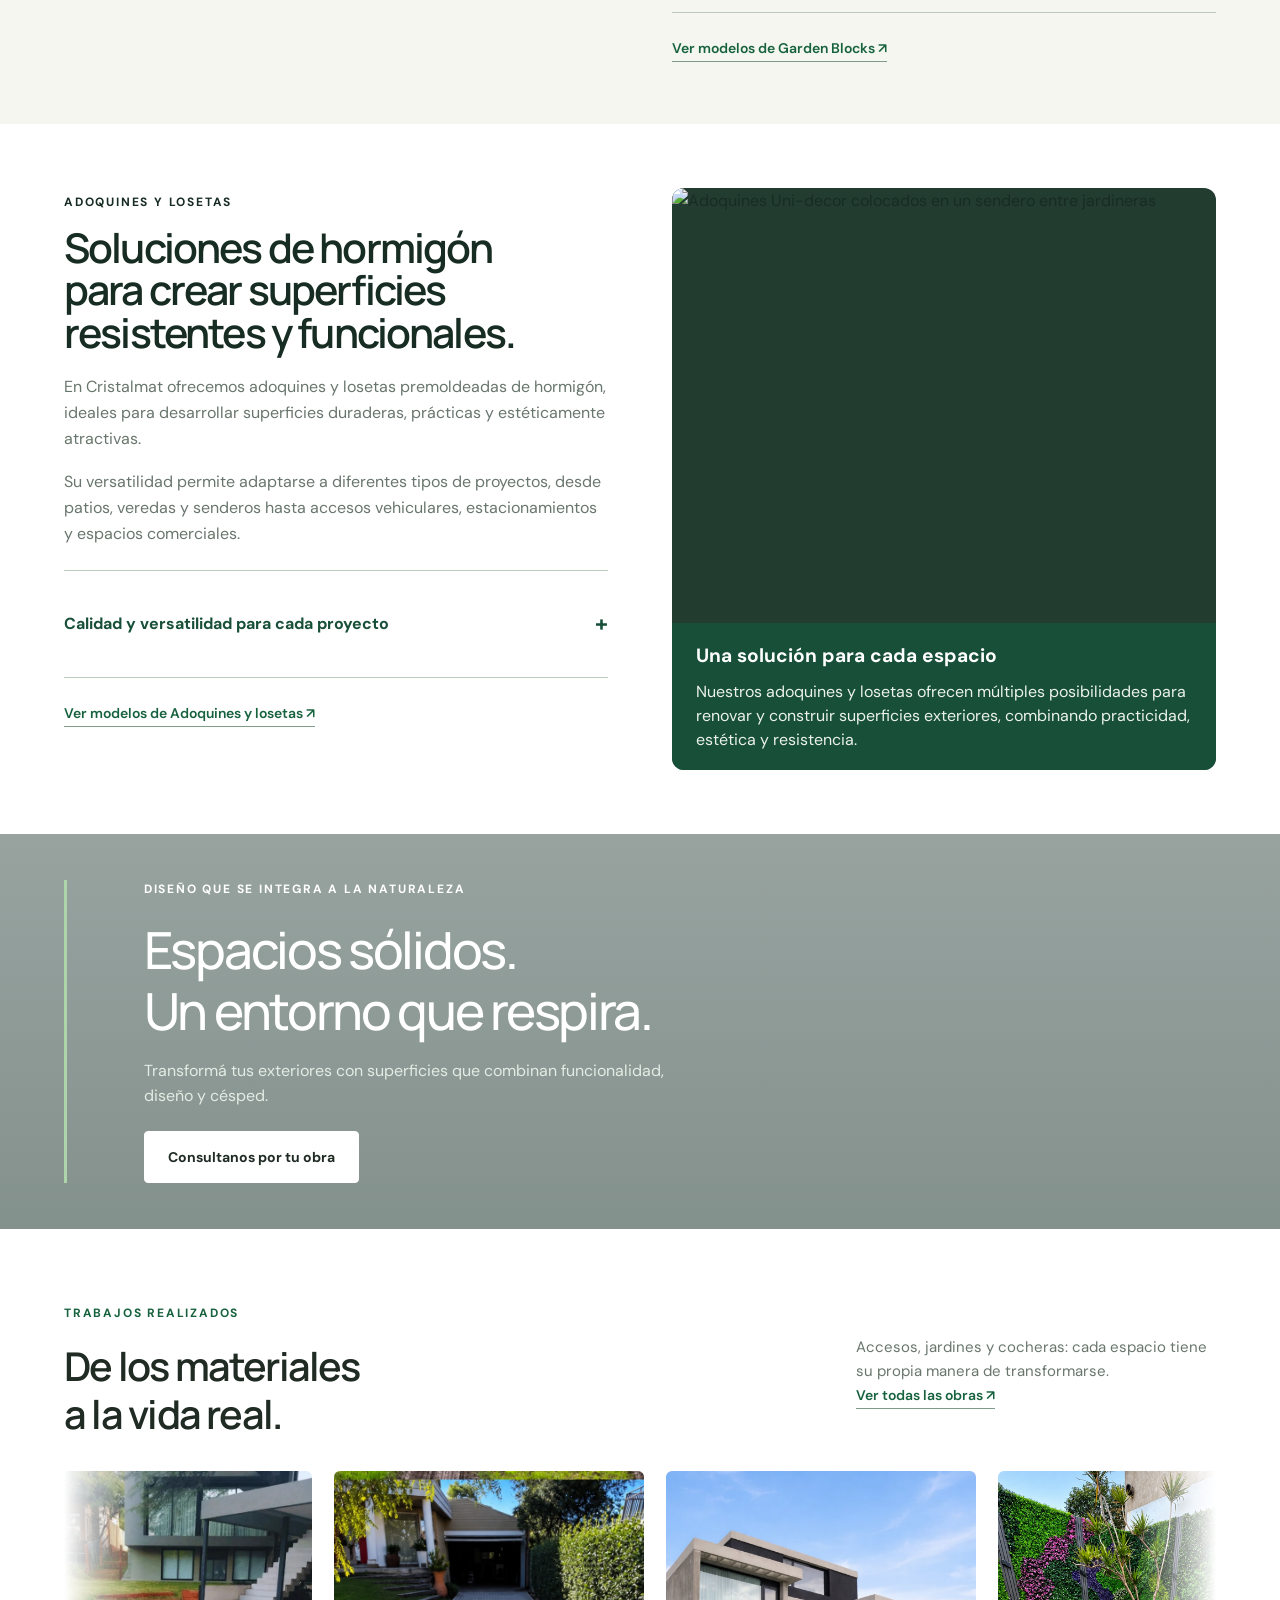
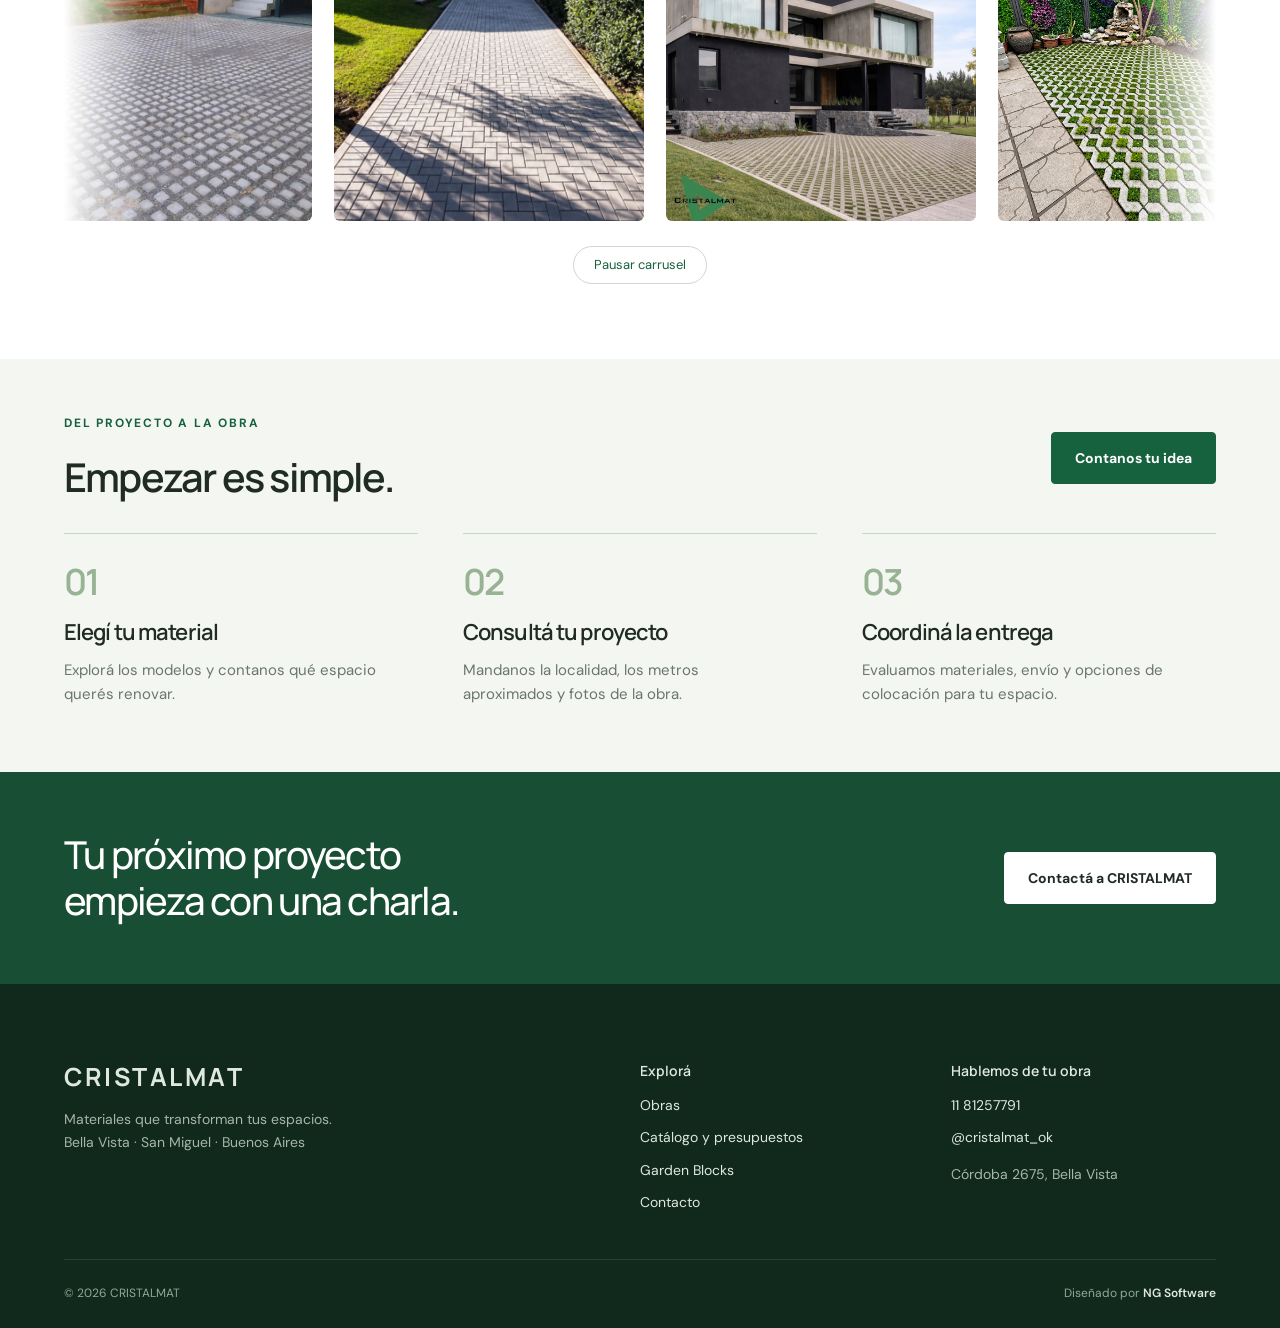
==== commit 594c2733: "Add files via upload" ====
--- a/index.html
+++ b/index.html
@@ -1 +1,21 @@
-<!DOCTYPE html><html lang="es-AR"><head><meta charset="UTF-8"><meta name="viewport" content="width=device-width, initial-scale=1"><title>Materiales para transformar tus espacios | CRISTALMAT</title><meta name="description" content="Garden Blocks, adoquines, losetas y premoldeados atérmicos. Asesoramiento, envíos y colocación en Bella Vista, San Miguel."><meta name="theme-color" content="#174f39"><link rel="stylesheet" href="base.css"><link rel="stylesheet" href="design.css"><script src="app.js" defer></script></head><body class="cristalmat-design"><div class="topline"><div class="wrap"><span>Bella Vista · Buenos Aires</span><a href="https://wa.me/5491157467538">Asesoramiento y presupuestos · 11 5746-7538</a></div></div><header><a class="brand" href="index.html" aria-label="CRISTALMAT, inicio"><img src="assets/logo.png" alt="CRISTALMAT"></a><button class="menu-toggle" aria-expanded="false" aria-controls="menu">Menú</button><nav id="menu" aria-label="Principal"><a href="index.html">Inicio</a><a href="catalogo.html">Catálogo</a><a href="contacto.html">Contacto</a><a class="btn" href="catalogo.html#productos">Armá tu presupuesto</a></nav></header><main><section class="hero"><picture class="hero-picture"><source media="(max-width: 650px)" srcset="assets/hero-cristalmat-v3.png"><img src="assets/hero-cristalmat-v3.png" alt="Garden Blocks, adoquines y jardín: trabajos de CRISTALMAT" fetchpriority="high"></picture><div class="hero-inner"><div class="eyebrow">CRISTALMAT - SOLUCIONES EN HORMIGÓN PARA TUS ESPACIOS</div><img class="hero-logo" src="assets/logo.png" alt="CRISTALMAT"><h1>Tu proyecto.<br><span>Una base sólida.</span></h1></div><div class="hero-bottom"><div><span class="hero-label">CONSTRUÍ · RENOVÁ · TRANSFORMÁ</span><p>Premoldeados de hormigón<br>para darle forma a tus espacios.</p></div><div class="actions"><a class="btn light" href="#productos">Explorá los productos</a><a class="btn" href="catalogo.html#productos">Armá tu presupuesto</a></div></div></section><section class="solutions section"><div class="wrap"><div class="solutions-heading"><div class="eyebrow">SOLUCIONES PARA TUS PROYECTOS</div><h2 class="kinetic-title"><span>Materiales para construir,</span><span class="accent-words">renovar y transformar.</span></h2></div><div class="solutions-body"><p>En Cristalmat ofrecemos materiales y soluciones para proyectos residenciales, comerciales y profesionales.</p><p>Comercializamos premoldeados de hormigón, Garden Blocks, adoquines, losetas, bordes para piscinas y solárium.</p></div><div class="solutions-bottom"><div class="quality-line"><span>Calidad</span><span>Asesoramiento personalizado</span><span>Soluciones adaptadas a cada proyecto</span></div><div class="delivery-tag">Envíos a distintas zonas</div></div></div></section><section class="section catalog" id="productos"><div class="wrap"><div class="heading-row"><div><span class="eyebrow">ENCONTRÁ TU SOLUCIÓN</span><h2>Materiales para cada espacio.</h2></div><a class="text-link" href="catalogo.html">Explorá el catálogo y calculá tu presupuesto ↗</a></div><div class="family-grid category-picker" role="group" aria-label="Líneas de materiales"><a class="family-card" href="catalogo.html?categoria=garden#productos"><div class="family-image"><img src="assets/hero-mobile.png" alt="Garden Blocks" loading="lazy"></div><div class="family-caption"><span class="family-index">01</span><div><h3>Garden Blocks</h3><p>Hormigón y verde, en equilibrio</p></div><span class="family-plus" aria-hidden="true">↗</span></div></a><a class="family-card" href="catalogo.html?categoria=adoquines#productos"><div class="family-image"><img src="assets/trabajo-nuevo-acceso.png" alt="Adoquines" loading="lazy"></div><div class="family-caption"><span class="family-index">02</span><div><h3>Adoquines</h3><p>Diseños para patios y accesos</p></div><span class="family-plus" aria-hidden="true">↗</span></div></a><a class="family-card" href="catalogo.html?categoria=piscinas#productos"><div class="family-image"><img src="assets/servicio-pileta.png" alt="Bordes para pileta · Imagen ilustrativa" loading="lazy"></div><div class="family-caption"><span class="family-index">03</span><div><h3>Bordes para pileta</h3><p>Confort para tu piscina y solárium</p></div><span class="family-plus" aria-hidden="true">↗</span></div></a></div><div class="home-model-rows"><div class="home-model-row"><div class="model-row-heading"><span class="eyebrow">01</span><h3>Garden Blocks</h3><a class="text-link" href="catalogo.html?categoria=garden#productos">Ver en catálogo ↗</a></div><div class="model-row-pieces"><a class="model-miniature" href="catalogo.html?modelo=rombo#productos"><img src="assets/rombo-producto.png" alt="ROMBO" loading="lazy"><span>ROMBO</span></a><a class="model-miniature" href="catalogo.html?modelo=cribada-7#productos"><img src="assets/cribada-7-producto.png" alt="Loseta cribada 7 cm" loading="lazy"><span>Loseta cribada 7 cm</span></a><a class="model-miniature" href="catalogo.html?modelo=cribada-6#productos"><img src="assets/cribada-6-producto.png" alt="Loseta cribada 6 cm" loading="lazy"><span>Loseta cribada 6 cm</span></a></div></div><div class="home-model-row"><div class="model-row-heading"><span class="eyebrow">02</span><h3>Adoquines</h3><a class="text-link" href="catalogo.html?categoria=adoquines#productos">Ver en catálogo ↗</a></div><div class="model-row-pieces"><a class="model-miniature" href="catalogo.html?modelo=holanda-8#productos"><img src="assets/holanda-8-producto.png" alt="Holanda 8 cm" loading="lazy"><span>Holanda 8 cm</span></a><a class="model-miniature" href="catalogo.html?modelo=holanda-6#productos"><img src="assets/holanda-6-producto.png" alt="Holanda 6 cm" loading="lazy"><span>Holanda 6 cm</span></a></div></div><div class="home-model-row"><div class="model-row-heading"><span class="eyebrow">03</span><h3>Bordes de pileta</h3><a class="text-link" href="catalogo.html?categoria=piscinas#productos">Ver en catálogo ↗</a></div><p class="pool-model-note">Consultanos por los modelos disponibles de bordes atérmicos y solárium.</p></div></div></div></section><section class="parallax"><div class="wrap"><div class="eyebrow">Diseño que se integra a la naturaleza</div><h2>Espacios sólidos.<br>Un entorno que respira.</h2><p>Transformá tus exteriores con superficies que combinan funcionalidad, diseño y césped.</p><a class="btn light" href="contacto.html">Consultanos por tu obra</a></div></section><section class="section"><div class="wrap"><div class="heading-row"><div><div class="eyebrow">Trabajos realizados</div><h2>De los materiales<br>a la vida real.</h2></div><p>Accesos, jardines y cocheras: cada espacio tiene su propia manera de transformarse.</p></div><div class="carousel-shell"><div class="carousel" aria-label="Galería de trabajos"><div class="carousel-track"><div class="carousel-group"><figure><img src="assets/hero-mobile.png" alt="Jardín con Garden Blocks" loading="lazy"></figure><figure><img src="assets/trabajo-nuevo-casa.png" alt="Patio residencial con losetas cribadas" loading="lazy"></figure><figure><img src="assets/trabajo-nuevo-acceso.png" alt="Acceso residencial con adoquines" loading="lazy"></figure><figure><img src="assets/casa.png" alt="Acceso residencial con Garden Blocks" loading="lazy"></figure><figure><img src="assets/jardin.png" alt="Jardín con pavimento permeable" loading="lazy"></figure><figure><img src="assets/edificio.png" alt="Acceso a edificio" loading="lazy"></figure><figure><img src="assets/trabajo-17.png" alt="Trabajo y proceso de colocación de CRISTALMAT" loading="lazy"></figure><figure><img src="assets/trabajo-18.png" alt="Trabajo y proceso de colocación de CRISTALMAT" loading="lazy"></figure><figure><img src="assets/trabajo-19.png" alt="Trabajo y proceso de colocación de CRISTALMAT" loading="lazy"></figure><figure><img src="assets/trabajo-20.png" alt="Trabajo y proceso de colocación de CRISTALMAT" loading="lazy"></figure><figure><img src="assets/trabajo-21.png" alt="Trabajo y proceso de colocación de CRISTALMAT" loading="lazy"></figure><figure><img src="assets/trabajo-22.png" alt="Trabajo y proceso de colocación de CRISTALMAT" loading="lazy"></figure><figure><img src="assets/trabajo-23.png" alt="Trabajo y proceso de colocación de CRISTALMAT" loading="lazy"></figure><figure><img src="assets/trabajo-24.png" alt="Trabajo y proceso de colocación de CRISTALMAT" loading="lazy"></figure><figure><img src="assets/trabajo-25.png" alt="Trabajo y proceso de colocación de CRISTALMAT" loading="lazy"></figure><figure><img src="assets/trabajo-26.png" alt="Trabajo y proceso de colocación de CRISTALMAT" loading="lazy"></figure><figure><img src="assets/trabajo-27.png" alt="Trabajo y proceso de colocación de CRISTALMAT" loading="lazy"></figure><figure><img src="assets/trabajo-28.png" alt="Trabajo y proceso de colocación de CRISTALMAT" loading="lazy"></figure></div><div class="carousel-group" aria-hidden="true"><figure><img src="assets/hero-mobile.png" alt="" loading="lazy"></figure><figure><img src="assets/trabajo-nuevo-casa.png" alt="" loading="lazy"></figure><figure><img src="assets/trabajo-nuevo-acceso.png" alt="" loading="lazy"></figure><figure><img src="assets/casa.png" alt="" loading="lazy"></figure><figure><img src="assets/jardin.png" alt="" loading="lazy"></figure><figure><img src="assets/edificio.png" alt="" loading="lazy"></figure><figure><img src="assets/trabajo-17.png" alt="" loading="lazy"></figure><figure><img src="assets/trabajo-18.png" alt="" loading="lazy"></figure><figure><img src="assets/trabajo-19.png" alt="" loading="lazy"></figure><figure><img src="assets/trabajo-20.png" alt="" loading="lazy"></figure><figure><img src="assets/trabajo-21.png" alt="" loading="lazy"></figure><figure><img src="assets/trabajo-22.png" alt="" loading="lazy"></figure><figure><img src="assets/trabajo-23.png" alt="" loading="lazy"></figure><figure><img src="assets/trabajo-24.png" alt="" loading="lazy"></figure><figure><img src="assets/trabajo-25.png" alt="" loading="lazy"></figure><figure><img src="assets/trabajo-26.png" alt="" loading="lazy"></figure><figure><img src="assets/trabajo-27.png" alt="" loading="lazy"></figure><figure><img src="assets/trabajo-28.png" alt="" loading="lazy"></figure></div></div></div><button class="carousel-toggle" type="button" aria-pressed="false">Pausar carrusel</button></div></div></section><section class="project-steps section"><div class="wrap"><div class="heading-row"><div><div class="eyebrow">DEL PROYECTO A LA OBRA</div><h2>Empezar es simple.</h2></div><a class="btn" href="contacto.html">Contanos tu idea</a></div><div class="steps-grid"><article><span>01</span><h3>Elegí tu material</h3><p>Explorá los modelos y contanos qué espacio querés renovar.</p></article><article><span>02</span><h3>Consultá tu proyecto</h3><p>Mandanos la localidad, los metros aproximados y fotos de la obra.</p></article><article><span>03</span><h3>Coordiná la entrega</h3><p>Evaluamos materiales, envío y opciones de colocación para tu espacio.</p></article></div></div></section><section class="cta"><div class="wrap"><h2>Tu próximo proyecto<br>empieza con una charla.</h2><a class="btn light" href="contacto.html">Contactá a CRISTALMAT</a></div></section></main><footer><div class="wrap"><div class="footer-grid"><div><a class="footer-brand" href="index.html">CRISTALMAT</a><p>Materiales que transforman tus espacios.<br>Bella Vista · San Miguel · Buenos Aires</p></div><div><h3>Explorá</h3><a href="catalogo.html">Catálogo y presupuestos</a><a href="catalogo.html#productos">Garden Blocks</a><a href="contacto.html">Contacto</a></div><div><h3>Hablemos de tu obra</h3><a href="https://wa.me/5491157467538">11 5746-7538</a><a href="https://www.instagram.com/cristalmat_ok/" target="_blank" rel="noopener">@cristalmat_ok</a><p>Córdoba 2675, Bella Vista</p></div></div><div class="copyright"><span>© 2026 CRISTALMAT</span><span>Diseñado por <strong>NG Software</strong></span></div></div></footer></body></html>
+<!DOCTYPE html><html lang="es-AR"><head><meta charset="UTF-8"><meta name="viewport" content="width=device-width, initial-scale=1"><title>Materiales para transformar tus espacios | CRISTALMAT</title><meta name="description" content="Garden Blocks, adoquines, losetas y premoldeados atérmicos. Asesoramiento, envíos y colocación en Bella Vista, San Miguel."><meta name="theme-color" content="#174f39"><link rel="stylesheet" href="base.css"><link rel="stylesheet" href="design.css"><script src="app.js" defer></script></head><body class="cristalmat-design"><div class="topline"><div class="wrap"><span>Bella Vista · Buenos Aires</span><a href="https://wa.me/5491181257791">Asesoramiento y presupuestos · 11 81257791</a></div></div><header><a class="brand" href="index.html" aria-label="CRISTALMAT, inicio"><img src="assets/logo.png" alt="CRISTALMAT"></a><button class="menu-toggle" aria-expanded="false" aria-controls="menu">Menú</button><nav id="menu" aria-label="Principal"><a href="index.html">Inicio</a><a href="catalogo.html">Catálogo</a><a href="obras.html">Obras</a><a href="contacto.html">Contacto</a><a class="btn" href="catalogo.html#productos">Armá tu presupuesto</a></nav></header><main><section class="hero"><div class="hero-picture hero-triptych" role="img" aria-label="Tres obras de Cristalmat: acceso con losetas, jardín con Garden Blocks y entrada de adoquines"><img src="assets/trabajo-nuevo-casa.png" alt=""><img src="assets/jardin.png" alt=""><img src="assets/trabajo-nuevo-acceso.png" alt="" fetchpriority="high"></div><div class="hero-inner"><div class="eyebrow">CRISTALMAT - SOLUCIONES EN HORMIGÓN PARA TUS ESPACIOS</div><img class="hero-logo" src="assets/logo.png" alt="CRISTALMAT"><h1>Tu proyecto.<br><span>Una base sólida.</span></h1></div><div class="hero-bottom"><div><span class="hero-label">CONSTRUÍ · RENOVÁ · TRANSFORMÁ</span><p>Premoldeados de hormigón<br>para darle forma a tus espacios.</p></div><div class="actions"><a class="btn light" href="#productos">Explorá los productos</a><a class="btn" href="catalogo.html#productos">Armá tu presupuesto</a></div></div></section><section class="solutions section"><div class="wrap"><div class="solutions-heading"><div class="eyebrow">SOLUCIONES PARA TUS PROYECTOS</div><h2 class="kinetic-title"><span>Materiales para construir,</span><span class="accent-words">renovar y transformar.</span></h2></div><div class="solutions-body"><p>En Cristalmat ofrecemos materiales y soluciones para proyectos residenciales, comerciales y profesionales.</p><p>Comercializamos premoldeados de hormigón, Garden Blocks, adoquines, losetas, bordes para piscinas y solárium.</p></div><div class="solutions-bottom"><div class="quality-line"><span>Calidad</span><span>Asesoramiento personalizado</span><span>Soluciones adaptadas a cada proyecto</span></div><div class="delivery-tag">Envíos a distintas zonas</div></div></div></section><section class="section catalog" id="productos"><div class="wrap"><div class="heading-row"><div><span class="eyebrow">ENCONTRÁ TU SOLUCIÓN</span><h2>Materiales para cada espacio.</h2></div><a class="text-link" href="catalogo.html">Explorá el catálogo y calculá tu presupuesto ↗</a></div><div class="family-grid category-picker" role="group" aria-label="Líneas de materiales"><a class="family-card" href="catalogo.html?categoria=garden#productos"><div class="family-image"><img src="assets/hero-mobile.png" alt="Garden Blocks" loading="lazy"></div><div class="family-caption"><span class="family-index">01</span><div><h3>Garden Blocks</h3><p>Hormigón y verde, en equilibrio</p></div><span class="family-plus" aria-hidden="true">↗</span></div></a><a class="family-card" href="catalogo.html?categoria=adoquines#productos"><div class="family-image"><img src="assets/trabajo-nuevo-acceso.png" alt="Adoquines" loading="lazy"></div><div class="family-caption"><span class="family-index">02</span><div><h3>Adoquines</h3><p>Diseños para patios y accesos</p></div><span class="family-plus" aria-hidden="true">↗</span></div></a><a class="family-card" href="catalogo.html?categoria=piscinas#productos"><div class="family-image"><img src="assets/servicio-pileta.png" alt="Bordes para pileta · Imagen ilustrativa" loading="lazy"></div><div class="family-caption"><span class="family-index">03</span><div><h3>Bordes para pileta</h3><p>Confort para tu piscina y solárium</p></div><span class="family-plus" aria-hidden="true">↗</span></div></a></div><div class="home-model-rows"><div class="home-model-row"><div class="model-row-heading"><span class="eyebrow">01</span><h3>Garden Blocks</h3><a class="text-link" href="catalogo.html?categoria=garden#productos">Ver en catálogo ↗</a></div><div class="model-row-pieces"><a class="model-miniature" href="catalogo.html?modelo=rombo#productos"><img src="assets/rombo-producto.png" alt="ROMBO" loading="lazy"><span>ROMBO</span></a><a class="model-miniature" href="catalogo.html?modelo=cribada-7#productos"><img src="assets/cribada-7-producto.png" alt="Loseta cribada 7 cm" loading="lazy"><span>Loseta cribada 7 cm</span></a><a class="model-miniature" href="catalogo.html?modelo=cribada-6#productos"><img src="assets/cribada-6-producto.png" alt="Loseta cribada 6 cm" loading="lazy"><span>Loseta cribada 6 cm</span></a></div></div><div class="home-model-row"><div class="model-row-heading"><span class="eyebrow">02</span><h3>Adoquines</h3><a class="text-link" href="catalogo.html?categoria=adoquines#productos">Ver en catálogo ↗</a></div><div class="model-row-pieces"><a class="model-miniature" href="catalogo.html?modelo=holanda-8#productos"><img src="assets/holanda-8-producto.png" alt="Holanda 8 cm" loading="lazy"><span>Holanda 8 cm</span></a><a class="model-miniature" href="catalogo.html?modelo=holanda-6#productos"><img src="assets/holanda-6-producto.png" alt="Holanda 6 cm" loading="lazy"><span>Holanda 6 cm</span></a><a class="model-miniature" href="catalogo.html?modelo=unistone-6#productos"><img loading="lazy" src="https://www.fenomix.com/wp-content/uploads/2025/06/FPI8-600x600.webp" alt="" onerror="this.hidden=true"><span>Unistone 6 cm</span></a><a class="model-miniature" href="catalogo.html?modelo=unistone-8#productos"><img loading="lazy" src="https://www.fenomix.com/wp-content/uploads/2025/06/FPI8-600x600.webp" alt="" onerror="this.hidden=true"><span>Unistone 8 cm</span></a><a class="model-miniature" href="catalogo.html?modelo=uni-decor#productos"><img loading="lazy" src="https://www.fenomix.com/wp-content/uploads/2025/06/FPID8.webp" alt="" onerror="this.hidden=true"><span>Uni-decor</span></a><a class="model-miniature" href="catalogo.html?modelo=platz-16x16#productos"><img src="assets/platz-16x16.webp" alt="Loseta Platz 16 × 16" loading="lazy"><span>Loseta Platz 16 × 16</span></a><a class="model-miniature" href="catalogo.html?modelo=platz-16x29#productos"><img src="assets/platz-16x29.webp" alt="Loseta Platz 16 × 29" loading="lazy"><span>Loseta Platz 16 × 29</span></a></div></div><div class="home-model-row"><div class="model-row-heading"><span class="eyebrow">03</span><h3>Bordes de pileta</h3><a class="text-link" href="catalogo.html?categoria=piscinas#productos">Ver en catálogo ↗</a></div><p class="pool-model-note">Consultanos por los modelos disponibles de bordes atérmicos y solárium.</p></div></div></div></section>
+<section class="material-story" aria-labelledby="story-garden">
+ <div class="wrap material-story-grid">
+  <figure><img src="assets/cribada-7-obra-1.png" loading="lazy" alt="Loseta cribada colocada en un espacio exterior"><figcaption><strong>Múltiples posibilidades para tus espacios</strong></figcaption></figure>
+  <div class="material-story-copy"><span class="eyebrow">Garden Blocks</span><h2 id="story-garden">Diseño, resistencia y naturaleza en un solo producto.</h2>
+   <p>Transformá tus espacios exteriores con Garden Blocks, bloques premoldeados de hormigón que combinan funcionalidad, resistencia y estética.</p><p>Su diseño permite crear superficies de circulación vehicular y peatonal, integrándose perfectamente con el césped y los espacios verdes. Son una excelente alternativa para entradas de vehículos, estacionamientos, jardines, senderos y accesos.</p>
+   <details><summary>¿Por qué elegir Garden Blocks?</summary><dl><div><dt>Resistencia</dt><dd>Fabricados en hormigón premoldeado para brindar solidez y durabilidad.</dd></div><div><dt>Diseño moderno</dt><dd>Aportan una estética ordenada y contemporánea a cualquier espacio exterior.</dd></div><div><dt>Integración con la naturaleza</dt><dd>Permiten combinar superficies de hormigón con césped.</dd></div><div><dt>Versatilidad</dt><dd>Diferentes medidas y modelos para adaptarse a cada proyecto.</dd></div><div><dt>Funcionalidad</dt><dd>Ideales para espacios residenciales, comerciales y áreas de circulación.</dd></div></dl></details>
+   <a class="text-link" href="catalogo.html?categoria=garden#productos">Ver modelos de Garden Blocks ↗</a>
+  </div>
+ </div>
+</section>
+<section class="material-story" aria-labelledby="story-adoquines">
+ <div class="wrap material-story-grid">
+  <figure><img src="assets/Pavimento Gris Hormigón con Jardineras.png" loading="lazy" alt="Adoquines Uni-decor colocados en un sendero entre jardineras"><figcaption><strong>Una solución para cada espacio</strong><p>Nuestros adoquines y losetas ofrecen múltiples posibilidades para renovar y construir superficies exteriores, combinando practicidad, estética y resistencia.</p></figcaption></figure>
+  <div class="material-story-copy"><span class="eyebrow">Adoquines y losetas</span><h2 id="story-adoquines">Soluciones de hormigón para crear superficies resistentes y funcionales.</h2>
+   <p>En Cristalmat ofrecemos adoquines y losetas premoldeadas de hormigón, ideales para desarrollar superficies duraderas, prácticas y estéticamente atractivas.</p><p>Su versatilidad permite adaptarse a diferentes tipos de proyectos, desde patios, veredas y senderos hasta accesos vehiculares, estacionamientos y espacios comerciales.</p>
+   <details><summary>Calidad y versatilidad para cada proyecto</summary><dl><div><dt>Resistencia</dt><dd>Productos diseñados para responder a las exigencias de uso de cada superficie.</dd></div><div><dt>Variedad de formatos</dt><dd>Diferentes medidas, espesores y diseños para adaptarse a cada necesidad.</dd></div><div><dt>Durabilidad</dt><dd>Soluciones de hormigón pensadas para un uso prolongado.</dd></div><div><dt>Versatilidad de aplicación</dt><dd>Alternativas para espacios peatonales y vehiculares, según las características de cada modelo.</dd></div><div><dt>Terminaciones funcionales</dt><dd>Permiten lograr superficies uniformes, ordenadas y de fácil integración con el entorno.</dd></div></dl></details>
+   <a class="text-link" href="catalogo.html?categoria=adoquines#productos">Ver modelos de Adoquines y losetas ↗</a>
+  </div>
+ </div>
+</section><section class="parallax"><div class="wrap"><div class="eyebrow">Diseño que se integra a la naturaleza</div><h2>Espacios sólidos.<br>Un entorno que respira.</h2><p>Transformá tus exteriores con superficies que combinan funcionalidad, diseño y césped.</p><a class="btn light" href="contacto.html">Consultanos por tu obra</a></div></section><section class="section"><div class="wrap"><div class="heading-row"><div><div class="eyebrow">Trabajos realizados</div><h2>De los materiales<br>a la vida real.</h2></div><p>Accesos, jardines y cocheras: cada espacio tiene su propia manera de transformarse.<br><a class="text-link" href="obras.html">Ver todas las obras ↗</a></p></div><div class="carousel-shell"><div class="carousel" aria-label="Galería de trabajos"><div class="carousel-track"><div class="carousel-group"><figure><img src="assets/trabajo-nuevo-casa.png" alt="Patio residencial con losetas cribadas" loading="lazy"></figure><figure><img src="assets/trabajo-nuevo-acceso.png" alt="Acceso residencial con adoquines" loading="lazy"></figure><figure><img src="assets/casa.png" alt="Acceso residencial con Garden Blocks" loading="lazy"></figure><figure><img src="assets/jardin.png" alt="Jardín con pavimento permeable" loading="lazy"></figure><figure><img src="assets/edificio.png" alt="Acceso a edificio" loading="lazy"></figure><figure><img src="assets/trabajo-17.png" alt="Trabajo y proceso de colocación de CRISTALMAT" loading="lazy"></figure><figure><img src="assets/trabajo-19.png" alt="Trabajo y proceso de colocación de CRISTALMAT" loading="lazy"></figure><figure><img src="assets/trabajo-20.png" alt="Trabajo y proceso de colocación de CRISTALMAT" loading="lazy"></figure><figure><img src="assets/trabajo-21.png" alt="Trabajo y proceso de colocación de CRISTALMAT" loading="lazy"></figure><figure><img src="assets/trabajo-22.png" alt="Trabajo y proceso de colocación de CRISTALMAT" loading="lazy"></figure><figure><img src="assets/trabajo-23.png" alt="Trabajo y proceso de colocación de CRISTALMAT" loading="lazy"></figure><figure><img src="assets/trabajo-24.png" alt="Trabajo y proceso de colocación de CRISTALMAT" loading="lazy"></figure><figure><img src="assets/trabajo-25.png" alt="Trabajo y proceso de colocación de CRISTALMAT" loading="lazy"></figure><figure><img src="assets/trabajo-27.png" alt="Trabajo y proceso de colocación de CRISTALMAT" loading="lazy"></figure><figure><img src="assets/trabajo-28.png" alt="Trabajo y proceso de colocación de CRISTALMAT" loading="lazy"></figure></div><div class="carousel-group" aria-hidden="true"><figure><img src="assets/trabajo-nuevo-casa.png" alt="" loading="lazy"></figure><figure><img src="assets/trabajo-nuevo-acceso.png" alt="" loading="lazy"></figure><figure><img src="assets/casa.png" alt="" loading="lazy"></figure><figure><img src="assets/jardin.png" alt="" loading="lazy"></figure><figure><img src="assets/edificio.png" alt="" loading="lazy"></figure><figure><img src="assets/trabajo-17.png" alt="" loading="lazy"></figure><figure><img src="assets/trabajo-19.png" alt="" loading="lazy"></figure><figure><img src="assets/trabajo-20.png" alt="" loading="lazy"></figure><figure><img src="assets/trabajo-21.png" alt="" loading="lazy"></figure><figure><img src="assets/trabajo-22.png" alt="" loading="lazy"></figure><figure><img src="assets/trabajo-23.png" alt="" loading="lazy"></figure><figure><img src="assets/trabajo-24.png" alt="" loading="lazy"></figure><figure><img src="assets/trabajo-25.png" alt="" loading="lazy"></figure><figure><img src="assets/trabajo-27.png" alt="" loading="lazy"></figure><figure><img src="assets/trabajo-28.png" alt="" loading="lazy"></figure></div></div></div><button class="carousel-toggle" type="button" aria-pressed="false">Pausar carrusel</button></div></div></section><section class="project-steps section"><div class="wrap"><div class="heading-row"><div><div class="eyebrow">DEL PROYECTO A LA OBRA</div><h2>Empezar es simple.</h2></div><a class="btn" href="contacto.html">Contanos tu idea</a></div><div class="steps-grid"><article><span>01</span><h3>Elegí tu material</h3><p>Explorá los modelos y contanos qué espacio querés renovar.</p></article><article><span>02</span><h3>Consultá tu proyecto</h3><p>Mandanos la localidad, los metros aproximados y fotos de la obra.</p></article><article><span>03</span><h3>Coordiná la entrega</h3><p>Evaluamos materiales, envío y opciones de colocación para tu espacio.</p></article></div></div></section><section class="cta"><div class="wrap"><h2>Tu próximo proyecto<br>empieza con una charla.</h2><a class="btn light" href="contacto.html">Contactá a CRISTALMAT</a></div></section></main><footer><div class="wrap"><div class="footer-grid"><div><a class="footer-brand" href="index.html">CRISTALMAT</a><p>Materiales que transforman tus espacios.<br>Bella Vista · San Miguel · Buenos Aires</p></div><div><h3>Explorá</h3><a href="obras.html">Obras</a><a href="catalogo.html">Catálogo y presupuestos</a><a href="catalogo.html#productos">Garden Blocks</a><a href="contacto.html">Contacto</a></div><div><h3>Hablemos de tu obra</h3><a href="https://wa.me/5491181257791">11 81257791</a><a href="https://www.instagram.com/cristalmat_ok/" target="_blank" rel="noopener">@cristalmat_ok</a><p>Córdoba 2675, Bella Vista</p></div></div><div class="copyright"><span>© 2026 CRISTALMAT</span><span>Diseñado por <strong>NG Software</strong></span></div></div></footer></body></html>
--- a/design.css
+++ b/design.css
@@ -28,3 +28,47 @@
 
 .home-model-rows{margin-top:35px;background:#fafbf8;border:1px solid #d5dfd0;border-radius:16px;padding:0 28px}.home-model-row{padding:28px 0}.home-model-row+.home-model-row{border-top:1px solid #dce5d6}.model-row-heading{display:flex;gap:14px;align-items:center;margin-bottom:22px}.model-row-heading h3{font-size:25px;letter-spacing:-.035em;margin:0}.model-row-heading .text-link{margin-left:auto;font-size:13px}.model-row-pieces{display:flex;gap:18px;flex-wrap:wrap}.model-miniature{display:grid;justify-items:center;gap:15px;width:165px;padding:15px 12px;border:1px solid #e0e6db;border-radius:12px;background:#fff;transition:transform .25s,box-shadow .25s}.model-miniature img{width:100%;height:105px;object-fit:contain}.model-miniature span{font-size:13px;text-align:center;line-height:1.4}.model-miniature:hover{transform:translateY(-4px);box-shadow:0 10px 20px #174f3912}.model-miniature:focus-visible{outline:3px solid #407b4d;outline-offset:3px}.pool-model-note{font-size:14px;color:#66795e;margin:0}
 @media(max-width:650px){.home-model-rows{padding:0 18px}.home-model-row{padding:24px 0}.model-row-heading{flex-wrap:wrap;gap:9px;margin-bottom:18px}.model-row-heading h3{font-size:22px}.model-row-heading .text-link{margin-left:0;flex-basis:100%;font-size:12px}.model-row-pieces{gap:9px;flex-wrap:nowrap}.model-miniature{flex:1;min-width:0;padding:12px 5px;gap:9px}.model-miniature img{height:75px}.model-miniature span{font-size:11px}}
+
+/* Integrar las piezas sobre el fondo de las tarjetas y de la ficha. */
+img[src$="/FPI8-600x600.webp"],
+img[src$="/FPID8.webp"] { mix-blend-mode: multiply; }
+
+img[src$="platz-16x16.webp"], img[src$="platz-16x29.webp"] { mix-blend-mode: multiply; }
+
+.modelador .rombo-feature { scroll-margin-top: clamp(16px, 3vh, 32px); }
+
+.material-story{padding:clamp(32px,5vw,72px) 0;background:#f4f6ef;color:#172c23}
+.material-story + .material-story{background:#fff}
+.material-story-grid{display:grid;grid-template-columns:1fr 1fr;align-items:start;gap:clamp(24px,5vw,78px)}
+.material-story figure{position:relative;isolation:isolate;margin:0;overflow:hidden;border-radius:12px;background:#233c30}
+.material-story figure img{display:block;width:100%;aspect-ratio:5/4;object-fit:cover}
+.material-story figcaption{position:relative;padding:18px 24px;color:white;background:#174f39}
+.material-story figcaption strong{font-size:1.2rem}.material-story figcaption p{margin:8px 0 0;color:#ecf2eb;line-height:1.5}
+.material-story-copy h2{font-size:clamp(1.8rem,3.2vw,3rem);line-height:1.04;margin:12px 0 20px;text-wrap:balance}
+.material-story-copy>p{line-height:1.65;max-width:65ch}
+.material-story details{border-block:1px solid #bccbbb;margin:22px 0}
+.material-story summary{display:flex;align-items:center;justify-content:space-between;gap:1rem;padding:15px 0;cursor:pointer;font-weight:700;color:#174f39;list-style:none}
+.material-story summary::-webkit-details-marker{display:none}.material-story summary::after{content:'+';font-size:1.4em}.material-story details[open] summary::after{content:'−'}
+.material-story dl{margin:0 0 16px}.material-story dl div{padding:9px 0}.material-story dt{font-weight:700}.material-story dd{margin:3px 0 0;line-height:1.5}
+@media(min-width:801px){.material-story + .material-story figure{grid-column:2;grid-row:1}.material-story + .material-story .material-story-copy{grid-column:1;grid-row:1}}
+@media(max-width:800px){.material-story-grid{grid-template-columns:1fr}.material-story figure img{aspect-ratio:16/9}.material-story figcaption{padding:14px 18px}}
+
+.carousel { touch-action: pan-y pinch-zoom; user-select: none; }
+.carousel .carousel-track { animation: none; }
+.carousel, .carousel .photo-trigger, .carousel img { cursor: grab !important; }
+.carousel.dragging, .carousel.dragging * { cursor: grabbing !important; }
+
+.hero-triptych{--cut:clamp(10px,3.4vw,70px)}
+.hero-triptych img{position:absolute;top:0;height:100%;object-fit:cover;display:block}
+.hero-triptych img:nth-child(1){left:0;width:calc(33.333% + var(--cut));clip-path:polygon(0 0,100% 0,calc(100% - var(--cut) * 2) 100%,0 100%)}
+.hero-triptych img:nth-child(2){left:calc(33.333% - var(--cut));width:calc(33.334% + var(--cut) * 2);clip-path:polygon(calc(var(--cut) * 2) 0,100% 0,calc(100% - var(--cut) * 2) 100%,0 100%)}
+.hero-triptych img:nth-child(3){right:0;width:calc(33.333% + var(--cut));clip-path:polygon(calc(var(--cut) * 2) 0,100% 0,100% 100%,0 100%)}
+.obra-hero{position:relative;isolation:isolate;display:grid;align-items:end;min-height:clamp(330px,47vw,600px);overflow:hidden;color:white;background:#163528}
+.obra-hero>img,.obra-hero::after{position:absolute;inset:0;width:100%;height:100%;z-index:-1}
+.obra-hero>img{object-fit:cover;object-position:center 55%}.obra-hero::after{content:"";background:linear-gradient(0deg,rgba(10,28,21,.9),transparent 80%)}
+.obra-hero .wrap{padding-block:clamp(28px,5vw,72px)}.obra-hero h1{font-size:clamp(3.7rem,9vw,8rem);line-height:.95;letter-spacing:-.055em;margin:0;color:white}.obra-hero p{max-width:42ch;color:white;font-size:1.2rem}
+.obra-grid{display:grid;grid-template-columns:repeat(2,minmax(0,1fr));gap:clamp(32px,5vw,72px) clamp(18px,3vw,46px);padding-block:clamp(36px,6vw,88px)}
+.obra-card{margin:0;min-width:0}.obra-image{display:block;width:100%;padding:0;border:0;border-radius:8px;overflow:hidden;cursor:zoom-in;background:#e8eee6}.obra-image img{width:100%;aspect-ratio:3/2;object-fit:cover;display:block}
+.obra-card figcaption{padding-top:16px}.obra-card h2{font-size:clamp(1.55rem,3vw,2.5rem);line-height:1.12;margin:0}.obra-card p{margin:8px 0 0;max-width:55ch;line-height:1.55}
+@media(max-width:700px){.obra-grid{grid-template-columns:minmax(0,1fr)}}
+@media(hover:hover) and (prefers-reduced-motion:no-preference){.obra-image img{transition:transform .55s ease}.obra-image:hover img,.obra-image:focus-visible img{transform:scale(1.045)}}
